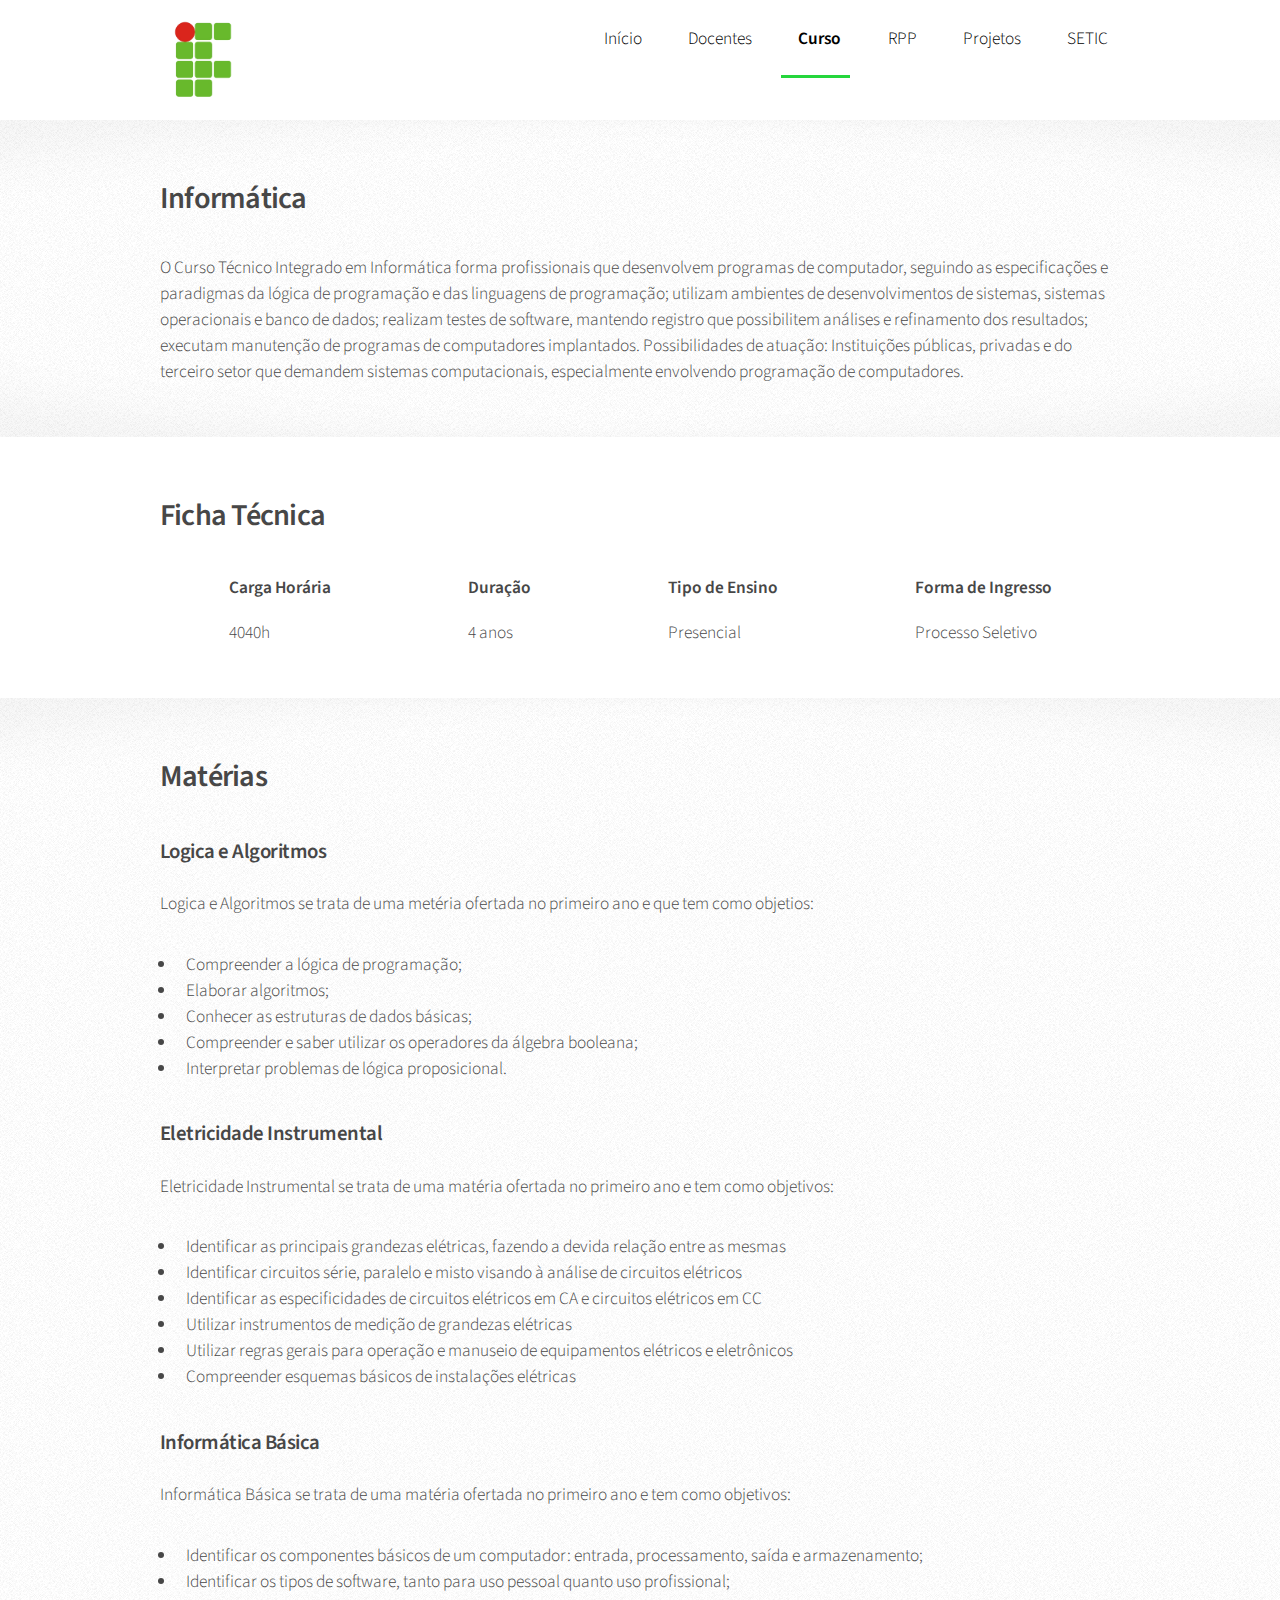
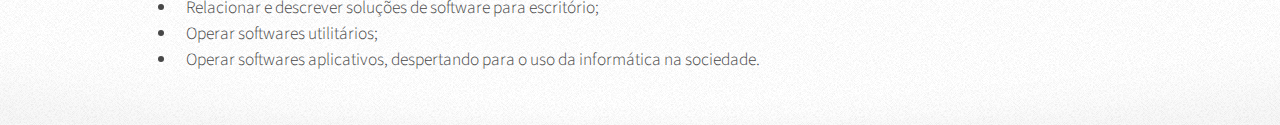
==== site info 2/curso.html @ 45f42a25 "Consertando navbar" ====
<!DOCTYPE html>
<html lang="pt-br">
<head>
    <meta charset="UTF-8">
    <meta http-equiv="X-UA-Compatible" content="IE=edge">
    <meta name="viewport" content="width=device-width, initial-scale=1.0">
    <link rel="stylesheet" href="assets/css/main.css" />
    <title>Curso - IFRN Informática</title>
</head>

<body class="is-preload"> <!--BODY-->
    <div id="page-wrapper"> <!--PAGE-WRAPPER-->
        
        <div id="header"><!-- Header -->

            <!-- Nav -->
            <nav id="nav">
                <img src="images/ifrn.png" alt="" height="100px" style="margin-top:20px;">
            <ul>
                <li><a href="index.html">Início</a></li>
                <li><a href="docentes.html">Docentes</a></li>
                <li class="current"> <a href="curso.html">Curso</a>
                        <ul>
                        <li><a href="https://portal.ifrn.edu.br/documents/712/Tecnico_Integrado_em_Informatica_2012.pdf">PPC</a></li>
                        <li><a href="#">Matriz</a></li>
                        <li><a href="#">Organização Didática</a></li>
                        
                        </ul>
                        </li>

                <li><a href="rpp.html">RPP</a></li>
                <li><a href="projetos.html">Projetos</a></li>
                <li><a href="setic.html">SETIC</a></li>
                        </ul>
            </nav>
        </div><!-- Header -->

        <!-- Main -->
            <section class="wrapper style2 curso-ficha">
                <div class="container">
                    <div class="content ">        
                        <!-- Content -->
                            <article">
                                <header>
                                    <h2>Informática</h2>
                                    
                                </header>
                                <p>O Curso Técnico Integrado em Informática forma profissionais que desenvolvem programas de computador, 
                                    seguindo as especificações e paradigmas da lógica de programação e das linguagens de programação;
                                    utilizam ambientes de desenvolvimentos de sistemas, sistemas operacionais e banco de dados; 
                                    realizam testes de software, mantendo registro que possibilitem análises e refinamento dos
                                    resultados; executam manutenção de programas de computadores implantados. Possibilidades de
                                    atuação: Instituições públicas, privadas e do terceiro setor que demandem sistemas
                                    computacionais, especialmente envolvendo programação de computadores.</p>
                            </article>
                    </div>
                </div>
            </section>

            <section class="wrapper style1">
                <div class="container">
                    <h2>Ficha Técnica</h2>
                    <div class="conteudo-lateral info">
                        <div class="box">
                            <h4 class="semi-titulo">Carga Horária</h4>
                            <p>4040h</p>
                        </div>
                        <div class="box">
                            <h4 class="semi-titulo">Duração</h4>
                            <p>4 anos</p>
                        </div>
                        <div class="box">
                            <h4 class="semi-titulo">Tipo de Ensino</h4>
                            <p>Presencial</p>
                        </div>
                        <div class="box">
                            <h4 class="semi-titulo">Forma de Ingresso</h4>
                            <p>Processo Seletivo</p>
                        </div>
                    </div>
                </div>
            </section>

            <section class="wrapper style2">
                <div class="container">
                    <div class="meterias">

                        <h2>Matérias</h2>

                        <div class="materia">
                            <h3>Logica e Algoritmos</h3>
                            <p>Logica e Algoritmos se trata de uma metéria ofertada no primeiro ano e que tem como objetios:</p>
                            <ul>
                                <li>Compreender a lógica de programação;</li>
                                <li>Elaborar algoritmos;</li>
                                <li>Conhecer as estruturas de dados básicas;</li>
                                <li>Compreender e saber utilizar os operadores da álgebra booleana;</li>
                                <li>Interpretar problemas de lógica proposicional.</li>
                            </ul>
                        
                        </div>

                        <div class="materia">
                            <h3>Eletricidade Instrumental</h3>
                            <p>Eletricidade Instrumental se trata de uma matéria ofertada no primeiro ano e tem como objetivos: </p>
                            <ul>
                                <li>Identificar as principais grandezas elétricas, fazendo a devida relação entre as mesmas</li>
                                <li>Identificar circuitos série, paralelo e misto visando à análise de circuitos elétricos</li>
                                <li>Identificar as especificidades de circuitos elétricos em CA e circuitos elétricos em CC</li>
                                <li>Utilizar instrumentos de medição de grandezas elétricas</li>
                                <li>Utilizar regras gerais para operação e manuseio de equipamentos elétricos e eletrônicos</li>
                                <li>Compreender esquemas básicos de instalações elétricas</li>
                            </ul>                        
                        </div>

                        <div class="materia">
                            <h3>Informática Básica</h3>
                            <p>Informática Básica se trata de uma matéria ofertada no primeiro ano e tem como objetivos: </p>
                            <ul>
                                <li>Identificar os componentes básicos de um computador: entrada, processamento, saída e armazenamento;</li>
                                <li>Identificar os tipos de software, tanto para uso pessoal quanto uso profissional;</li>
                                <li>Relacionar e descrever soluções de software para escritório;</li>
                                <li>Operar softwares utilitários;</li>
                                <li>Operar softwares aplicativos, despertando para o uso da informática na sociedade.</li>
                            </ul>                    
                        </div>
                    </div>
                </div>
            </section>



            
    </div><!--PAGE-WRAPPER-->

    <!-- Scripts -->
    <script src="assets/js/jquery.min.js"></script>
    <script src="assets/js/jquery.dropotron.min.js"></script>
    <script src="assets/js/browser.min.js"></script>
    <script src="assets/js/breakpoints.min.js"></script>
    <script src="assets/js/util.js"></script>
    <script src="assets/js/main.js"></script>
    <!-- Scripts -->
</body><!--BODY-->
</html>
---- site info 2/assets/css/main.css ----
@import url("fontawesome-all.min.css");
@import url("https://fonts.googleapis.com/css?family=Source+Sans+Pro:300,300italic,600,600italic");

/*
	Arcana by HTML5 UP
	html5up.net | @ajlkn
	Free for personal and commercial use under the CCA 3.0 license (html5up.net/license)
*/

html, body, div, span, applet, object,
iframe, h1, h2, h3, h4, h5, h6, p, blockquote,
pre, a, abbr, acronym, address, big, cite,
code, del, dfn, em, img, ins, kbd, q, s, samp,
small, strike, strong, sub, sup, tt, var, b,
u, i, center, dl, dt, dd, ol, ul, li, fieldset,
form, label, legend, table, caption, tbody,
tfoot, thead, tr, th, td, article, aside,
canvas, details, embed, figure, figcaption,
footer, header, hgroup, menu, nav, output, ruby,
section, summary, time, mark, audio, video {
	margin: 0;
	padding: 0;
	border: 0;
	font-size: 100%;
	font: inherit;
	vertical-align: baseline;}

article, aside, details, figcaption, figure,
footer, header, hgroup, menu, nav, section {
	display: block;}

body {
	line-height: 1;
}

ol, ul {
	list-style: none;
}

blockquote, q {
	quotes: none;
}

	blockquote:before, blockquote:after, q:before, q:after {
		content: '';
		content: none;
	}

table {
	border-collapse: collapse;
	border-spacing: 0;
}

body {
	-webkit-text-size-adjust: none;
}

mark {
	background-color: transparent;
	color: inherit;
}

input::-moz-focus-inner {
	border: 0;
	padding: 0;
}

input, select, textarea {
	-moz-appearance: none;
	-webkit-appearance: none;
	-ms-appearance: none;
	appearance: none;
}

/* Basic */

	html {
		box-sizing: border-box;
	}

	*, *:before, *:after {
		box-sizing: inherit;
	}

	body {
		background: #f7f7f7 url("images/bg01.png");
	}

		body.is-preload *, body.is-preload *:before, body.is-preload *:after {
			-moz-animation: none !important;
			-webkit-animation: none !important;
			-ms-animation: none !important;
			animation: none !important;
			-moz-transition: none !important;
			-webkit-transition: none !important;
			-ms-transition: none !important;
			transition: none !important;
		}

	body, input, select, textarea {
		color: #474747;
		font-family: 'Source Sans Pro', sans-serif;
		font-size: 16pt;
		font-weight: 300;
		line-height: 1.65em;
	}

	a {
		-moz-transition: color 0.2s ease-in-out, border-color 0.2s ease-in-out, opacity 0.2s ease-in-out;
		-webkit-transition: color 0.2s ease-in-out, border-color 0.2s ease-in-out, opacity 0.2s ease-in-out;
		-ms-transition: color 0.2s ease-in-out, border-color 0.2s ease-in-out, opacity 0.2s ease-in-out;
		transition: color 0.2s ease-in-out, border-color 0.2s ease-in-out, opacity 0.2s ease-in-out;
		color: #37c0fb;
		text-decoration: none;
		border-bottom: dotted 1px;
	}

		a:hover {
			color: #2f9e41;
			border-bottom-color: transparent;
		}

	strong, b {
		font-weight: 600;
	}

	em, i {
		font-style: italic;
	}

	p, ul, ol, dl, table, blockquote {
		margin: 0 0 2em 0;
	}

	h1, h2, h3, h4, h5, h6 {
		color: inherit;
		font-weight: 600;
		line-height: 1.75em;
		margin-bottom: 1em;
	}

		h1 a, h2 a, h3 a, h4 a, h5 a, h6 a {
			color: inherit;
			text-decoration: none;
		}

		h1 em, h2 em, h3 em, h4 em, h5 em, h6 em {
			font-style: normal;
			font-weight: 300;
		}

	h2 {
		font-size: 1.75em;
		letter-spacing: -0.025em;
	}

	h3 {
		font-size: 1.2em;
		letter-spacing: -0.025em;
	}

	sub {
		font-size: 0.8em;
		position: relative;
		top: 0.5em;
	}

	sup {
		font-size: 0.8em;
		position: relative;
		top: -0.5em;
	}

	hr {
		border-top: solid 1px #e0e0e0;
		border: 0;
		margin-bottom: 1.5em;
	}

	blockquote {
		border-left: solid 0.5em #e0e0e0;
		font-style: italic;
		padding: 1em 0 1em 2em;
	}

/* Container */

	.container {
		margin: 0 auto;
		max-width: 100%;
		width: 1400px;
	}

		@media screen and (max-width: 1680px) {

			.container {
				width: 1200px;
			}

		}

		@media screen and (max-width: 1280px) {

			.container {
				width: 960px;
			}

		}

		@media screen and (max-width: 980px) {

			.container {
				width: 95%;
			}

		}

		@media screen and (max-width: 840px) {

			.container {
				width: 95%;
			}

		}

		@media screen and (max-width: 736px) {

			.container {
				width: 90%;
			}

		}

		@media screen and (max-width: 480px) {

			.container {
				width: 100%;
			}

		}

/* Row */

	.row {
		display: flex;
		flex-wrap: wrap;
		box-sizing: border-box;
		align-items: stretch;
	}

		.row > * {
			box-sizing: border-box;
		}

		.row.gtr-uniform > * > :last-child {
			margin-bottom: 0;
		}

		.row.aln-left {
			justify-content: flex-start;
		}

		.row.aln-center {
			justify-content: center;
		}

		.row.aln-right {
			justify-content: flex-end;
		}

		.row.aln-top {
			align-items: flex-start;
		}

		.row.aln-middle {
			align-items: center;
		}

		.row.aln-bottom {
			align-items: flex-end;
		}

		.row > .imp {
			order: -1;
		}

		.row > .col-1 {
			width: 8.33333%;
		}

		.row > .off-1 {
			margin-left: 8.33333%;
		}

		.row > .col-2 {
			width: 16.66667%;
		}

		.row > .off-2 {
			margin-left: 16.66667%;
		}

		.row > .col-3 {
			width: 25%;
		}

		.row > .off-3 {
			margin-left: 25%;
		}

		.row > .col-4 {
			width: 33.33333%;
		}

		.row > .off-4 {
			margin-left: 33.33333%;
		}

		.row > .col-5 {
			width: 41.66667%;
		}

		.row > .off-5 {
			margin-left: 41.66667%;
		}

		.row > .col-6 {
			width: 50%;
		}

		.row > .off-6 {
			margin-left: 50%;
		}

		.row > .col-7 {
			width: 58.33333%;
		}

		.row > .off-7 {
			margin-left: 58.33333%;
		}

		.row > .col-8 {
			width: 66.66667%;
		}

		.row > .off-8 {
			margin-left: 66.66667%;
		}

		.row > .col-9 {
			width: 75%;
		}

		.row > .off-9 {
			margin-left: 75%;
		}

		.row > .col-10 {
			width: 83.33333%;
		}

		.row > .off-10 {
			margin-left: 83.33333%;
		}

		.row > .col-11 {
			width: 91.66667%;
		}

		.row > .off-11 {
			margin-left: 91.66667%;
		}

		.row > .col-12 {
			width: 100%;
		}

		.row > .off-12 {
			margin-left: 100%;
		}

		.row.gtr-0 {
			margin-top: 0px;
			margin-left: 0px;
		}

			.row.gtr-0 > * {
				padding: 0px 0 0 0px;
			}

			.row.gtr-0.gtr-uniform {
				margin-top: 0px;
			}

				.row.gtr-0.gtr-uniform > * {
					padding-top: 0px;
				}

		.row.gtr-25 {
			margin-top: -12.5px;
			margin-left: -12.5px;
		}

			.row.gtr-25 > * {
				padding: 12.5px 0 0 12.5px;
			}

			.row.gtr-25.gtr-uniform {
				margin-top: -12.5px;
			}

				.row.gtr-25.gtr-uniform > * {
					padding-top: 12.5px;
				}

		.row.gtr-50 {
			margin-top: -25px;
			margin-left: -25px;
		}

			.row.gtr-50 > * {
				padding: 25px 0 0 25px;
			}

			.row.gtr-50.gtr-uniform {
				margin-top: -25px;
			}

				.row.gtr-50.gtr-uniform > * {
					padding-top: 25px;
				}

		.row {
			margin-top: -50px;
			margin-left: -50px;
		}

			.row > * {
				padding: 50px 0 0 50px;
			}

			.row.gtr-uniform {
				margin-top: -50px;
			}

				.row.gtr-uniform > * {
					padding-top: 50px;
				}

		.row.gtr-150 {
			margin-top: -75px;
			margin-left: -75px;
		}

			.row.gtr-150 > * {
				padding: 75px 0 0 75px;
			}

			.row.gtr-150.gtr-uniform {
				margin-top: -75px;
			}

				.row.gtr-150.gtr-uniform > * {
					padding-top: 75px;
				}

		.row.gtr-200 {
			margin-top: -100px;
			margin-left: -100px;
		}

			.row.gtr-200 > * {
				padding: 100px 0 0 100px;
			}

			.row.gtr-200.gtr-uniform {
				margin-top: -100px;
			}

				.row.gtr-200.gtr-uniform > * {
					padding-top: 100px;
				}

		@media screen and (max-width: 1680px) {

			.row {
				display: flex;
				flex-wrap: wrap;
				box-sizing: border-box;
				align-items: stretch;
			}

				.row > * {
					box-sizing: border-box;
				}

				.row.gtr-uniform > * > :last-child {
					margin-bottom: 0;
				}

				.row.aln-left {
					justify-content: flex-start;
				}

				.row.aln-center {
					justify-content: center;
				}

				.row.aln-right {
					justify-content: flex-end;
				}

				.row.aln-top {
					align-items: flex-start;
				}

				.row.aln-middle {
					align-items: center;
				}

				.row.aln-bottom {
					align-items: flex-end;
				}

				.row > .imp-wide {
					order: -1;
				}

				.row > .col-1-wide {
					width: 8.33333%;
				}

				.row > .off-1-wide {
					margin-left: 8.33333%;
				}

				.row > .col-2-wide {
					width: 16.66667%;
				}

				.row > .off-2-wide {
					margin-left: 16.66667%;
				}

				.row > .col-3-wide {
					width: 25%;
				}

				.row > .off-3-wide {
					margin-left: 25%;
				}

				.row > .col-4-wide {
					width: 33.33333%;
				}

				.row > .off-4-wide {
					margin-left: 33.33333%;
				}

				.row > .col-5-wide {
					width: 41.66667%;
				}

				.row > .off-5-wide {
					margin-left: 41.66667%;
				}

				.row > .col-6-wide {
					width: 50%;
				}

				.row > .off-6-wide {
					margin-left: 50%;
				}

				.row > .col-7-wide {
					width: 58.33333%;
				}

				.row > .off-7-wide {
					margin-left: 58.33333%;
				}

				.row > .col-8-wide {
					width: 66.66667%;
				}

				.row > .off-8-wide {
					margin-left: 66.66667%;
				}

				.row > .col-9-wide {
					width: 75%;
				}

				.row > .off-9-wide {
					margin-left: 75%;
				}

				.row > .col-10-wide {
					width: 83.33333%;
				}

				.row > .off-10-wide {
					margin-left: 83.33333%;
				}

				.row > .col-11-wide {
					width: 91.66667%;
				}

				.row > .off-11-wide {
					margin-left: 91.66667%;
				}

				.row > .col-12-wide {
					width: 100%;
				}

				.row > .off-12-wide {
					margin-left: 100%;
				}

				.row.gtr-0 {
					margin-top: 0px;
					margin-left: 0px;
				}

					.row.gtr-0 > * {
						padding: 0px 0 0 0px;
					}

					.row.gtr-0.gtr-uniform {
						margin-top: 0px;
					}

						.row.gtr-0.gtr-uniform > * {
							padding-top: 0px;
						}

				.row.gtr-25 {
					margin-top: -10px;
					margin-left: -10px;
				}

					.row.gtr-25 > * {
						padding: 10px 0 0 10px;
					}

					.row.gtr-25.gtr-uniform {
						margin-top: -10px;
					}

						.row.gtr-25.gtr-uniform > * {
							padding-top: 10px;
						}

				.row.gtr-50 {
					margin-top: -20px;
					margin-left: -20px;
				}

					.row.gtr-50 > * {
						padding: 20px 0 0 20px;
					}

					.row.gtr-50.gtr-uniform {
						margin-top: -20px;
					}

						.row.gtr-50.gtr-uniform > * {
							padding-top: 20px;
						}

				.row {
					margin-top: -40px;
					margin-left: -40px;
				}

					.row > * {
						padding: 40px 0 0 40px;
					}

					.row.gtr-uniform {
						margin-top: -40px;
					}

						.row.gtr-uniform > * {
							padding-top: 40px;
						}

				.row.gtr-150 {
					margin-top: -60px;
					margin-left: -60px;
				}

					.row.gtr-150 > * {
						padding: 60px 0 0 60px;
					}

					.row.gtr-150.gtr-uniform {
						margin-top: -60px;
					}

						.row.gtr-150.gtr-uniform > * {
							padding-top: 60px;
						}

				.row.gtr-200 {
					margin-top: -80px;
					margin-left: -80px;
				}

					.row.gtr-200 > * {
						padding: 80px 0 0 80px;
					}

					.row.gtr-200.gtr-uniform {
						margin-top: -80px;
					}

						.row.gtr-200.gtr-uniform > * {
							padding-top: 80px;
						}

		}

		@media screen and (max-width: 1280px) {

			.row {
				display: flex;
				flex-wrap: wrap;
				box-sizing: border-box;
				align-items: stretch;
			}

				.row > * {
					box-sizing: border-box;
				}

				.row.gtr-uniform > * > :last-child {
					margin-bottom: 0;
				}

				.row.aln-left {
					justify-content: flex-start;
				}

				.row.aln-center {
					justify-content: center;
				}

				.row.aln-right {
					justify-content: flex-end;
				}

				.row.aln-top {
					align-items: flex-start;
				}

				.row.aln-middle {
					align-items: center;
				}

				.row.aln-bottom {
					align-items: flex-end;
				}

				.row > .imp-normal {
					order: -1;
				}

				.row > .col-1-normal {
					width: 8.33333%;
				}

				.row > .off-1-normal {
					margin-left: 8.33333%;
				}

				.row > .col-2-normal {
					width: 16.66667%;
				}

				.row > .off-2-normal {
					margin-left: 16.66667%;
				}

				.row > .col-3-normal {
					width: 25%;
				}

				.row > .off-3-normal {
					margin-left: 25%;
				}

				.row > .col-4-normal {
					width: 33.33333%;
				}

				.row > .off-4-normal {
					margin-left: 33.33333%;
				}

				.row > .col-5-normal {
					width: 41.66667%;
				}

				.row > .off-5-normal {
					margin-left: 41.66667%;
				}

				.row > .col-6-normal {
					width: 50%;
				}

				.row > .off-6-normal {
					margin-left: 50%;
				}

				.row > .col-7-normal {
					width: 58.33333%;
				}

				.row > .off-7-normal {
					margin-left: 58.33333%;
				}

				.row > .col-8-normal {
					width: 66.66667%;
				}

				.row > .off-8-normal {
					margin-left: 66.66667%;
				}

				.row > .col-9-normal {
					width: 75%;
				}

				.row > .off-9-normal {
					margin-left: 75%;
				}

				.row > .col-10-normal {
					width: 83.33333%;
				}

				.row > .off-10-normal {
					margin-left: 83.33333%;
				}

				.row > .col-11-normal {
					width: 91.66667%;
				}

				.row > .off-11-normal {
					margin-left: 91.66667%;
				}

				.row > .col-12-normal {
					width: 100%;
				}

				.row > .off-12-normal {
					margin-left: 100%;
				}

				.row.gtr-0 {
					margin-top: 0px;
					margin-left: 0px;
				}

					.row.gtr-0 > * {
						padding: 0px 0 0 0px;
					}

					.row.gtr-0.gtr-uniform {
						margin-top: 0px;
					}

						.row.gtr-0.gtr-uniform > * {
							padding-top: 0px;
						}

				.row.gtr-25 {
					margin-top: -7.5px;
					margin-left: -7.5px;
				}

					.row.gtr-25 > * {
						padding: 7.5px 0 0 7.5px;
					}

					.row.gtr-25.gtr-uniform {
						margin-top: -7.5px;
					}

						.row.gtr-25.gtr-uniform > * {
							padding-top: 7.5px;
						}

				.row.gtr-50 {
					margin-top: -15px;
					margin-left: -15px;
				}

					.row.gtr-50 > * {
						padding: 15px 0 0 15px;
					}

					.row.gtr-50.gtr-uniform {
						margin-top: -15px;
					}

						.row.gtr-50.gtr-uniform > * {
							padding-top: 15px;
						}

				.row {
					margin-top: -30px;
					margin-left: -30px;
				}

					.row > * {
						padding: 30px 0 0 30px;
					}

					.row.gtr-uniform {
						margin-top: -30px;
					}

						.row.gtr-uniform > * {
							padding-top: 30px;
						}

				.row.gtr-150 {
					margin-top: -45px;
					margin-left: -45px;
				}

					.row.gtr-150 > * {
						padding: 45px 0 0 45px;
					}

					.row.gtr-150.gtr-uniform {
						margin-top: -45px;
					}

						.row.gtr-150.gtr-uniform > * {
							padding-top: 45px;
						}

				.row.gtr-200 {
					margin-top: -60px;
					margin-left: -60px;
				}

					.row.gtr-200 > * {
						padding: 60px 0 0 60px;
					}

					.row.gtr-200.gtr-uniform {
						margin-top: -60px;
					}

						.row.gtr-200.gtr-uniform > * {
							padding-top: 60px;
						}

		}

		@media screen and (max-width: 980px) {

			.row {
				display: flex;
				flex-wrap: wrap;
				box-sizing: border-box;
				align-items: stretch;
			}

				.row > * {
					box-sizing: border-box;
				}

				.row.gtr-uniform > * > :last-child {
					margin-bottom: 0;
				}

				.row.aln-left {
					justify-content: flex-start;
				}

				.row.aln-center {
					justify-content: center;
				}

				.row.aln-right {
					justify-content: flex-end;
				}

				.row.aln-top {
					align-items: flex-start;
				}

				.row.aln-middle {
					align-items: center;
				}

				.row.aln-bottom {
					align-items: flex-end;
				}

				.row > .imp-narrow {
					order: -1;
				}

				.row > .col-1-narrow {
					width: 8.33333%;
				}

				.row > .off-1-narrow {
					margin-left: 8.33333%;
				}

				.row > .col-2-narrow {
					width: 16.66667%;
				}

				.row > .off-2-narrow {
					margin-left: 16.66667%;
				}

				.row > .col-3-narrow {
					width: 25%;
				}

				.row > .off-3-narrow {
					margin-left: 25%;
				}

				.row > .col-4-narrow {
					width: 33.33333%;
				}

				.row > .off-4-narrow {
					margin-left: 33.33333%;
				}

				.row > .col-5-narrow {
					width: 41.66667%;
				}

				.row > .off-5-narrow {
					margin-left: 41.66667%;
				}

				.row > .col-6-narrow {
					width: 50%;
				}

				.row > .off-6-narrow {
					margin-left: 50%;
				}

				.row > .col-7-narrow {
					width: 58.33333%;
				}

				.row > .off-7-narrow {
					margin-left: 58.33333%;
				}

				.row > .col-8-narrow {
					width: 66.66667%;
				}

				.row > .off-8-narrow {
					margin-left: 66.66667%;
				}

				.row > .col-9-narrow {
					width: 75%;
				}

				.row > .off-9-narrow {
					margin-left: 75%;
				}

				.row > .col-10-narrow {
					width: 83.33333%;
				}

				.row > .off-10-narrow {
					margin-left: 83.33333%;
				}

				.row > .col-11-narrow {
					width: 91.66667%;
				}

				.row > .off-11-narrow {
					margin-left: 91.66667%;
				}

				.row > .col-12-narrow {
					width: 100%;
				}

				.row > .off-12-narrow {
					margin-left: 100%;
				}

				.row.gtr-0 {
					margin-top: 0px;
					margin-left: 0px;
				}

					.row.gtr-0 > * {
						padding: 0px 0 0 0px;
					}

					.row.gtr-0.gtr-uniform {
						margin-top: 0px;
					}

						.row.gtr-0.gtr-uniform > * {
							padding-top: 0px;
						}

				.row.gtr-25 {
					margin-top: -7.5px;
					margin-left: -7.5px;
				}

					.row.gtr-25 > * {
						padding: 7.5px 0 0 7.5px;
					}

					.row.gtr-25.gtr-uniform {
						margin-top: -7.5px;
					}

						.row.gtr-25.gtr-uniform > * {
							padding-top: 7.5px;
						}

				.row.gtr-50 {
					margin-top: -15px;
					margin-left: -15px;
				}

					.row.gtr-50 > * {
						padding: 15px 0 0 15px;
					}

					.row.gtr-50.gtr-uniform {
						margin-top: -15px;
					}

						.row.gtr-50.gtr-uniform > * {
							padding-top: 15px;
						}

				.row {
					margin-top: -30px;
					margin-left: -30px;
				}

					.row > * {
						padding: 30px 0 0 30px;
					}

					.row.gtr-uniform {
						margin-top: -30px;
					}

						.row.gtr-uniform > * {
							padding-top: 30px;
						}

				.row.gtr-150 {
					margin-top: -45px;
					margin-left: -45px;
				}

					.row.gtr-150 > * {
						padding: 45px 0 0 45px;
					}

					.row.gtr-150.gtr-uniform {
						margin-top: -45px;
					}

						.row.gtr-150.gtr-uniform > * {
							padding-top: 45px;
						}

				.row.gtr-200 {
					margin-top: -60px;
					margin-left: -60px;
				}

					.row.gtr-200 > * {
						padding: 60px 0 0 60px;
					}

					.row.gtr-200.gtr-uniform {
						margin-top: -60px;
					}

						.row.gtr-200.gtr-uniform > * {
							padding-top: 60px;
						}

		}

		@media screen and (max-width: 840px) {

			.row {
				display: flex;
				flex-wrap: wrap;
				box-sizing: border-box;
				align-items: stretch;
			}

				.row > * {
					box-sizing: border-box;
				}

				.row.gtr-uniform > * > :last-child {
					margin-bottom: 0;
				}

				.row.aln-left {
					justify-content: flex-start;
				}

				.row.aln-center {
					justify-content: center;
				}

				.row.aln-right {
					justify-content: flex-end;
				}

				.row.aln-top {
					align-items: flex-start;
				}

				.row.aln-middle {
					align-items: center;
				}

				.row.aln-bottom {
					align-items: flex-end;
				}

				.row > .imp-narrower {
					order: -1;
				}

				.row > .col-1-narrower {
					width: 8.33333%;
				}

				.row > .off-1-narrower {
					margin-left: 8.33333%;
				}

				.row > .col-2-narrower {
					width: 16.66667%;
				}

				.row > .off-2-narrower {
					margin-left: 16.66667%;
				}

				.row > .col-3-narrower {
					width: 25%;
				}

				.row > .off-3-narrower {
					margin-left: 25%;
				}

				.row > .col-4-narrower {
					width: 33.33333%;
				}

				.row > .off-4-narrower {
					margin-left: 33.33333%;
				}

				.row > .col-5-narrower {
					width: 41.66667%;
				}

				.row > .off-5-narrower {
					margin-left: 41.66667%;
				}

				.row > .col-6-narrower {
					width: 50%;
				}

				.row > .off-6-narrower {
					margin-left: 50%;
				}

				.row > .col-7-narrower {
					width: 58.33333%;
				}

				.row > .off-7-narrower {
					margin-left: 58.33333%;
				}

				.row > .col-8-narrower {
					width: 66.66667%;
				}

				.row > .off-8-narrower {
					margin-left: 66.66667%;
				}

				.row > .col-9-narrower {
					width: 75%;
				}

				.row > .off-9-narrower {
					margin-left: 75%;
				}

				.row > .col-10-narrower {
					width: 83.33333%;
				}

				.row > .off-10-narrower {
					margin-left: 83.33333%;
				}

				.row > .col-11-narrower {
					width: 91.66667%;
				}

				.row > .off-11-narrower {
					margin-left: 91.66667%;
				}

				.row > .col-12-narrower {
					width: 100%;
				}

				.row > .off-12-narrower {
					margin-left: 100%;
				}

				.row.gtr-0 {
					margin-top: 0px;
					margin-left: 0px;
				}

					.row.gtr-0 > * {
						padding: 0px 0 0 0px;
					}

					.row.gtr-0.gtr-uniform {
						margin-top: 0px;
					}

						.row.gtr-0.gtr-uniform > * {
							padding-top: 0px;
						}

				.row.gtr-25 {
					margin-top: -7.5px;
					margin-left: -7.5px;
				}

					.row.gtr-25 > * {
						padding: 7.5px 0 0 7.5px;
					}

					.row.gtr-25.gtr-uniform {
						margin-top: -7.5px;
					}

						.row.gtr-25.gtr-uniform > * {
							padding-top: 7.5px;
						}

				.row.gtr-50 {
					margin-top: -15px;
					margin-left: -15px;
				}

					.row.gtr-50 > * {
						padding: 15px 0 0 15px;
					}

					.row.gtr-50.gtr-uniform {
						margin-top: -15px;
					}

						.row.gtr-50.gtr-uniform > * {
							padding-top: 15px;
						}

				.row {
					margin-top: -30px;
					margin-left: -30px;
				}

					.row > * {
						padding: 30px 0 0 30px;
					}

					.row.gtr-uniform {
						margin-top: -30px;
					}

						.row.gtr-uniform > * {
							padding-top: 30px;
						}

				.row.gtr-150 {
					margin-top: -45px;
					margin-left: -45px;
				}

					.row.gtr-150 > * {
						padding: 45px 0 0 45px;
					}

					.row.gtr-150.gtr-uniform {
						margin-top: -45px;
					}

						.row.gtr-150.gtr-uniform > * {
							padding-top: 45px;
						}

				.row.gtr-200 {
					margin-top: -60px;
					margin-left: -60px;
				}

					.row.gtr-200 > * {
						padding: 60px 0 0 60px;
					}

					.row.gtr-200.gtr-uniform {
						margin-top: -60px;
					}

						.row.gtr-200.gtr-uniform > * {
							padding-top: 60px;
						}

		}

		@media screen and (max-width: 736px) {

			.row {
				display: flex;
				flex-wrap: wrap;
				box-sizing: border-box;
				align-items: stretch;
			}

				.row > * {
					box-sizing: border-box;
				}

				.row.gtr-uniform > * > :last-child {
					margin-bottom: 0;
				}

				.row.aln-left {
					justify-content: flex-start;
				}

				.row.aln-center {
					justify-content: center;
				}

				.row.aln-right {
					justify-content: flex-end;
				}

				.row.aln-top {
					align-items: flex-start;
				}

				.row.aln-middle {
					align-items: center;
				}

				.row.aln-bottom {
					align-items: flex-end;
				}

				.row > .imp-mobile {
					order: -1;
				}

				.row > .col-1-mobile {
					width: 8.33333%;
				}

				.row > .off-1-mobile {
					margin-left: 8.33333%;
				}

				.row > .col-2-mobile {
					width: 16.66667%;
				}

				.row > .off-2-mobile {
					margin-left: 16.66667%;
				}

				.row > .col-3-mobile {
					width: 25%;
				}

				.row > .off-3-mobile {
					margin-left: 25%;
				}

				.row > .col-4-mobile {
					width: 33.33333%;
				}

				.row > .off-4-mobile {
					margin-left: 33.33333%;
				}

				.row > .col-5-mobile {
					width: 41.66667%;
				}

				.row > .off-5-mobile {
					margin-left: 41.66667%;
				}

				.row > .col-6-mobile {
					width: 50%;
				}

				.row > .off-6-mobile {
					margin-left: 50%;
				}

				.row > .col-7-mobile {
					width: 58.33333%;
				}

				.row > .off-7-mobile {
					margin-left: 58.33333%;
				}

				.row > .col-8-mobile {
					width: 66.66667%;
				}

				.row > .off-8-mobile {
					margin-left: 66.66667%;
				}

				.row > .col-9-mobile {
					width: 75%;
				}

				.row > .off-9-mobile {
					margin-left: 75%;
				}

				.row > .col-10-mobile {
					width: 83.33333%;
				}

				.row > .off-10-mobile {
					margin-left: 83.33333%;
				}

				.row > .col-11-mobile {
					width: 91.66667%;
				}

				.row > .off-11-mobile {
					margin-left: 91.66667%;
				}

				.row > .col-12-mobile {
					width: 100%;
				}

				.row > .off-12-mobile {
					margin-left: 100%;
				}

				.row.gtr-0 {
					margin-top: 0px;
					margin-left: 0px;
				}

					.row.gtr-0 > * {
						padding: 0px 0 0 0px;
					}

					.row.gtr-0.gtr-uniform {
						margin-top: 0px;
					}

						.row.gtr-0.gtr-uniform > * {
							padding-top: 0px;
						}

				.row.gtr-25 {
					margin-top: -5px;
					margin-left: -5px;
				}

					.row.gtr-25 > * {
						padding: 5px 0 0 5px;
					}

					.row.gtr-25.gtr-uniform {
						margin-top: -5px;
					}

						.row.gtr-25.gtr-uniform > * {
							padding-top: 5px;
						}

				.row.gtr-50 {
					margin-top: -10px;
					margin-left: -10px;
				}

					.row.gtr-50 > * {
						padding: 10px 0 0 10px;
					}

					.row.gtr-50.gtr-uniform {
						margin-top: -10px;
					}

						.row.gtr-50.gtr-uniform > * {
							padding-top: 10px;
						}

				.row {
					margin-top: -20px;
					margin-left: -20px;
				}

					.row > * {
						padding: 20px 0 0 20px;
					}

					.row.gtr-uniform {
						margin-top: -20px;
					}

						.row.gtr-uniform > * {
							padding-top: 20px;
						}

				.row.gtr-150 {
					margin-top: -30px;
					margin-left: -30px;
				}

					.row.gtr-150 > * {
						padding: 30px 0 0 30px;
					}

					.row.gtr-150.gtr-uniform {
						margin-top: -30px;
					}

						.row.gtr-150.gtr-uniform > * {
							padding-top: 30px;
						}

				.row.gtr-200 {
					margin-top: -40px;
					margin-left: -40px;
				}

					.row.gtr-200 > * {
						padding: 40px 0 0 40px;
					}

					.row.gtr-200.gtr-uniform {
						margin-top: -40px;
					}

						.row.gtr-200.gtr-uniform > * {
							padding-top: 40px;
						}

		}

		@media screen and (max-width: 480px) {

			.row {
				display: flex;
				flex-wrap: wrap;
				box-sizing: border-box;
				align-items: stretch;
			}

				.row > * {
					box-sizing: border-box;
				}

				.row.gtr-uniform > * > :last-child {
					margin-bottom: 0;
				}

				.row.aln-left {
					justify-content: flex-start;
				}

				.row.aln-center {
					justify-content: center;
				}

				.row.aln-right {
					justify-content: flex-end;
				}

				.row.aln-top {
					align-items: flex-start;
				}

				.row.aln-middle {
					align-items: center;
				}

				.row.aln-bottom {
					align-items: flex-end;
				}

				.row > .imp-mobilep {
					order: -1;
				}

				.row > .col-1-mobilep {
					width: 8.33333%;
				}

				.row > .off-1-mobilep {
					margin-left: 8.33333%;
				}

				.row > .col-2-mobilep {
					width: 16.66667%;
				}

				.row > .off-2-mobilep {
					margin-left: 16.66667%;
				}

				.row > .col-3-mobilep {
					width: 25%;
				}

				.row > .off-3-mobilep {
					margin-left: 25%;
				}

				.row > .col-4-mobilep {
					width: 33.33333%;
				}

				.row > .off-4-mobilep {
					margin-left: 33.33333%;
				}

				.row > .col-5-mobilep {
					width: 41.66667%;
				}

				.row > .off-5-mobilep {
					margin-left: 41.66667%;
				}

				.row > .col-6-mobilep {
					width: 50%;
				}

				.row > .off-6-mobilep {
					margin-left: 50%;
				}

				.row > .col-7-mobilep {
					width: 58.33333%;
				}

				.row > .off-7-mobilep {
					margin-left: 58.33333%;
				}

				.row > .col-8-mobilep {
					width: 66.66667%;
				}

				.row > .off-8-mobilep {
					margin-left: 66.66667%;
				}

				.row > .col-9-mobilep {
					width: 75%;
				}

				.row > .off-9-mobilep {
					margin-left: 75%;
				}

				.row > .col-10-mobilep {
					width: 83.33333%;
				}

				.row > .off-10-mobilep {
					margin-left: 83.33333%;
				}

				.row > .col-11-mobilep {
					width: 91.66667%;
				}

				.row > .off-11-mobilep {
					margin-left: 91.66667%;
				}

				.row > .col-12-mobilep {
					width: 100%;
				}

				.row > .off-12-mobilep {
					margin-left: 100%;
				}

				.row.gtr-0 {
					margin-top: 0px;
					margin-left: 0px;
				}

					.row.gtr-0 > * {
						padding: 0px 0 0 0px;
					}

					.row.gtr-0.gtr-uniform {
						margin-top: 0px;
					}

						.row.gtr-0.gtr-uniform > * {
							padding-top: 0px;
						}

				.row.gtr-25 {
					margin-top: -5px;
					margin-left: -5px;
				}

					.row.gtr-25 > * {
						padding: 5px 0 0 5px;
					}

					.row.gtr-25.gtr-uniform {
						margin-top: -5px;
					}

						.row.gtr-25.gtr-uniform > * {
							padding-top: 5px;
						}

				.row.gtr-50 {
					margin-top: -10px;
					margin-left: -10px;
				}

					.row.gtr-50 > * {
						padding: 10px 0 0 10px;
					}

					.row.gtr-50.gtr-uniform {
						margin-top: -10px;
					}

						.row.gtr-50.gtr-uniform > * {
							padding-top: 10px;
						}

				.row {
					margin-top: -20px;
					margin-left: -20px;
				}

					.row > * {
						padding: 20px 0 0 20px;
					}

					.row.gtr-uniform {
						margin-top: -20px;
					}

						.row.gtr-uniform > * {
							padding-top: 20px;
						}

				.row.gtr-150 {
					margin-top: -30px;
					margin-left: -30px;
				}

					.row.gtr-150 > * {
						padding: 30px 0 0 30px;
					}

					.row.gtr-150.gtr-uniform {
						margin-top: -30px;
					}

						.row.gtr-150.gtr-uniform > * {
							padding-top: 30px;
						}

				.row.gtr-200 {
					margin-top: -40px;
					margin-left: -40px;
				}

					.row.gtr-200 > * {
						padding: 40px 0 0 40px;
					}

					.row.gtr-200.gtr-uniform {
						margin-top: -40px;
					}

						.row.gtr-200.gtr-uniform > * {
							padding-top: 40px;
						}

		}

/* Section/Article */

	section.special, article.special {
		text-align: center;
	}

	header p {
		color: #999;
		font-size: 1.25em;
		position: relative;
		margin-top: -1.25em;
		margin-bottom: 2.25em;
	}

	header.major {
		text-align: center;
		margin: 0 0 2em 0;
	}

		header.major h2 {
			font-size: 2.25em;
		}

		header.major p {
			position: relative;
			border-top: solid 1px #e0e0e0;
			padding: 1em 0 0 0;
			margin: 0;
			top: -1em;
			font-size: 1.5em;
			letter-spacing: -0.025em;
		}

	footer {
		margin: 0 0 3em 0;
	}

		footer > :last-child {
			margin-bottom: 0;
		}

		footer.major {
			padding-top: 3em;
		}

/* Form */

	input[type="text"],
	input[type="password"],
	input[type="email"],
	textarea {
		-moz-appearance: none;
		-webkit-appearance: none;
		-ms-appearance: none;
		appearance: none;
		-moz-transition: border-color 0.2s ease-in-out;
		-webkit-transition: border-color 0.2s ease-in-out;
		-ms-transition: border-color 0.2s ease-in-out;
		transition: border-color 0.2s ease-in-out;
		background: #fff;
		border: solid 1px #e0e0e0;
		border-radius: 5px;
		color: inherit;
		display: block;
		outline: 0;
		padding: 0.75em;
		text-decoration: none;
		width: 100%;
	}

		input[type="text"]:focus,
		input[type="password"]:focus,
		input[type="email"]:focus,
		textarea:focus {
			border-color: #37c0fb;
		}

	input[type="text"],
	input[type="password"],
	input[type="email"] {
		line-height: 1em;
	}

	label {
		display: block;
		color: inherit;
		font-weight: 600;
		line-height: 1.75em;
		margin-bottom: 0.5em;
	}

	::-webkit-input-placeholder {
		color: #999;
		position: relative;
		top: 3px;
	}

	:-moz-placeholder {
		color: #999;
	}

	::-moz-placeholder {
		color: #999;
	}

	:-ms-input-placeholder {
		color: #999;
	}

/* Image */

	.image {
		border: 0;
		display: inline-block;
		position: relative;
		border-radius: 5px;
	}

		.image img {
			display: block;
			border-radius: 5px;
		}

		.image.left {
			display: block;
			float: left;
			margin: 0 2em 2em 0;
			position: relative;
			top: 0.25em;
		}

			.image.left img {
				display: block;
				width: 100%;
			}

		.image.fit {
			display: block;
		}

			.image.fit img {
				display: block;
				width: 100%;
			}

		.image.featured {
			display: block;
			margin: 0 0 2em 0;
		}

			.image.featured img {
				display: block;
				width: 100%;
			}

/* Icon */

	.icon {
		text-decoration: none;
		position: relative;
		text-decoration: none;
	}

		.icon:before {
			-moz-osx-font-smoothing: grayscale;
			-webkit-font-smoothing: antialiased;
			display: inline-block;
			font-style: normal;
			font-variant: normal;
			text-rendering: auto;
			line-height: 1;
			text-transform: none !important;
			font-family: 'Font Awesome 5 Free';
			font-weight: 400;
		}

		.icon > .label {
			display: none;
		}

		.icon:before {
			line-height: inherit;
		}

		.icon.solid:before {
			font-weight: 900;
		}

		.icon.brands:before {
			font-family: 'Font Awesome 5 Brands';
		}

		.icon.major {
			text-align: center;
			cursor: default;
			background-color: #37c0fb;
			background-image: -moz-linear-gradient(top, rgba(0,0,0,0), rgba(0,0,0,0.15)), url("images/bg01.png");
			background-image: -webkit-linear-gradient(top, rgba(0,0,0,0), rgba(0,0,0,0.15)), url("images/bg01.png");
			background-image: -ms-linear-gradient(top, rgba(0,0,0,0), rgba(0,0,0,0.15)), url("images/bg01.png");
			background-image: linear-gradient(top, rgba(0,0,0,0), rgba(0,0,0,0.15)), url("images/bg01.png");
			color: #fff;
			border-radius: 100%;
			display: inline-block;
			width: 5em;
			height: 5em;
			line-height: 5em;
			box-shadow: 0 0 0 7px white, 0 0 0 8px #e0e0e0;
			margin: 0 0 2em 0;
		}

			.icon.major:before {
				font-size: 36px;
			}

/* Lists */

	ol {
		list-style: decimal;
		padding-left: 1.25em;
	}

		ol li {
			padding-left: 0.25em;
		}

	ul {
		list-style: disc;
		padding-left: 1em;
	}

		ul li {
			padding-left: 0.5em;
		}

/* Links */

	ul.links {
		list-style: none;
		padding-left: 0;
	}

		ul.links li {
			line-height: 2.5em;
			padding-left: 0;
		}

/* Icons */

	ul.icons {
		cursor: default;
		list-style: none;
		padding-left: 0;
	}

		ul.icons li {
			display: inline-block;
			line-height: 1em;
			padding-left: 1.5em;
		}

			ul.icons li:first-child {
				padding-left: 0;
			}

			ul.icons li a, ul.icons li span {
				font-size: 2em;
				border: 0;
			}

/* Menu */

	ul.menu {
		list-style: none;
		padding-left: 0;
	}

		ul.menu li {
			border-left: solid 1px #e0e0e0;
			display: inline-block;
			padding: 0 0 0 1em;
			margin: 0 0 0 1em;
		}

			ul.menu li:first-child {
				border-left: 0;
				margin-left: 0;
				padding-left: 0;
			}

/* Actions */

	ul.actions {
		display: -moz-flex;
		display: -webkit-flex;
		display: -ms-flex;
		display: flex;
		cursor: default;
		list-style: none;
		margin-left: -1em;
		padding-left: 0;
	}

		ul.actions li {
			padding: 0 0 0 1em;
			vertical-align: middle;
		}

		ul.actions.special {
			-moz-justify-content: center;
			-webkit-justify-content: center;
			-ms-justify-content: center;
			justify-content: center;
			width: 100%;
			margin-left: 0;
		}

			ul.actions.special li:first-child {
				padding-left: 0;
			}

		ul.actions.stacked {
			-moz-flex-direction: column;
			-webkit-flex-direction: column;
			-ms-flex-direction: column;
			flex-direction: column;
			margin-left: 0;
		}

			ul.actions.stacked li {
				padding: 1.25em 0 0 0;
			}

				ul.actions.stacked li:first-child {
					padding-top: 0;
				}

		ul.actions.fit {
			width: calc(100% + 1em);
		}

			ul.actions.fit li {
				-moz-flex-grow: 1;
				-webkit-flex-grow: 1;
				-ms-flex-grow: 1;
				flex-grow: 1;
				-moz-flex-shrink: 1;
				-webkit-flex-shrink: 1;
				-ms-flex-shrink: 1;
				flex-shrink: 1;
				width: 100%;
			}

				ul.actions.fit li > * {
					width: 100%;
				}

			ul.actions.fit.stacked {
				width: 100%;
			}

		@media screen and (max-width: 736px) {

			ul.actions:not(.fixed) {
				-moz-flex-direction: column;
				-webkit-flex-direction: column;
				-ms-flex-direction: column;
				flex-direction: column;
				margin-left: 0;
				width: 100% !important;
			}

				ul.actions:not(.fixed) li {
					-moz-flex-grow: 1;
					-webkit-flex-grow: 1;
					-ms-flex-grow: 1;
					flex-grow: 1;
					-moz-flex-shrink: 1;
					-webkit-flex-shrink: 1;
					-ms-flex-shrink: 1;
					flex-shrink: 1;
					padding: 1em 0 0 0;
					text-align: center;
					width: 100%;
				}

					ul.actions:not(.fixed) li > * {
						width: 100%;
					}

					ul.actions:not(.fixed) li:first-child {
						padding-top: 0;
					}

					ul.actions:not(.fixed) li input[type="submit"],
					ul.actions:not(.fixed) li input[type="reset"],
					ul.actions:not(.fixed) li input[type="button"],
					ul.actions:not(.fixed) li button,
					ul.actions:not(.fixed) li .button {
						width: 100%;
					}

						ul.actions:not(.fixed) li input[type="submit"].icon:before,
						ul.actions:not(.fixed) li input[type="reset"].icon:before,
						ul.actions:not(.fixed) li input[type="button"].icon:before,
						ul.actions:not(.fixed) li button.icon:before,
						ul.actions:not(.fixed) li .button.icon:before {
							margin-left: -0.5em;
						}

		}

/* Tables */

	table {
		width: 100%;
	}

		table.default {
			width: 100%;
		}

			table.default tbody tr {
				border-bottom: solid 1px #e0e0e0;
			}

			table.default td {
				padding: 0.5em 1em 0.5em 1em;
			}

			table.default th {
				font-weight: 600;
				padding: 0.5em 1em 0.5em 1em;
				text-align: left;
			}

			table.default thead {
				background-color: #2f9e41;
				background-image: -moz-linear-gradient(top, rgba(0,0,0,0), rgba(0,0,0,0.15)), url("images/bg01.png");
				background-image: -webkit-linear-gradient(top, rgba(0,0,0,0), rgba(0,0,0,0.15)), url("images/bg01.png");
				background-image: -ms-linear-gradient(top, rgba(0,0,0,0), rgba(0,0,0,0.15)), url("images/bg01.png");
				background-image: linear-gradient(top, rgba(0,0,0,0), rgba(0,0,0,0.15)), url("images/bg01.png");
				color: #fff;
			}

/* Button */

	input[type="submit"],
	input[type="reset"],
	input[type="button"],
	button,
	.button {
		-moz-appearance: none;
		-webkit-appearance: none;
		-ms-appearance: none;
		appearance: none;
		-moz-transition: background-color 0.2s ease-in-out, color 0.2s ease-in-out, box-shadow 0.2s ease-in-out;
		-webkit-transition: background-color 0.2s ease-in-out, color 0.2s ease-in-out, box-shadow 0.2s ease-in-out;
		-ms-transition: background-color 0.2s ease-in-out, color 0.2s ease-in-out, box-shadow 0.2s ease-in-out;
		transition: background-color 0.2s ease-in-out, color 0.2s ease-in-out, box-shadow 0.2s ease-in-out;
		background-image: -moz-linear-gradient(top, rgba(0,0,0,0), rgba(0,0,0,0.15)), url("images/bg01.png");
		background-image: -webkit-linear-gradient(top, rgba(0,0,0,0), rgba(0,0,0,0.15)), url("images/bg01.png");
		background-image: -ms-linear-gradient(top, rgba(0,0,0,0), rgba(0,0,0,0.15)), url("images/bg01.png");
		background-image: linear-gradient(top, rgba(0,0,0,0), rgba(0,0,0,0.15)), url("images/bg01.png");
		background-color: #37c0fb;
		border-radius: 5px;
		border: 0;
		color: #fff;
		cursor: pointer;
		display: inline-block;
		padding: 0 1.5em;
		line-height: 2.75em;
		min-width: 9em;
		text-align: center;
		text-decoration: none;
		font-weight: 600;
		letter-spacing: -0.025em;
	}

		input[type="submit"]:hover,
		input[type="reset"]:hover,
		input[type="button"]:hover,
		button:hover,
		.button:hover {
			background-color: #50c8fc;
			color: #fff !important;
		}

		input[type="submit"]:active,
		input[type="reset"]:active,
		input[type="button"]:active,
		button:active,
		.button:active {
			background-color: #1eb8fb;
			color: #fff;
		}

		input[type="submit"].alt,
		input[type="reset"].alt,
		input[type="button"].alt,
		button.alt,
		.button.alt {
			background-color: #555555;
			color: #fff;
		}

			input[type="submit"].alt:hover,
			input[type="reset"].alt:hover,
			input[type="button"].alt:hover,
			button.alt:hover,
			.button.alt:hover {
				background-color: #626262;
			}

			input[type="submit"].alt:active,
			input[type="reset"].alt:active,
			input[type="button"].alt:active,
			button.alt:active,
			.button.alt:active {
				background-color: #484848;
			}

		input[type="submit"].icon:before,
		input[type="reset"].icon:before,
		input[type="button"].icon:before,
		button.icon:before,
		.button.icon:before {
			margin-right: 0.5em;
		}

		input[type="submit"].fit,
		input[type="reset"].fit,
		input[type="button"].fit,
		button.fit,
		.button.fit {
			width: 100%;
		}

		input[type="submit"].small,
		input[type="reset"].small,
		input[type="button"].small,
		button.small,
		.button.small {
			font-size: 0.8em;
		}

/* Box */

	.box.highlight {
		text-align: center;
	}

	.box.post {
		position: relative;
		margin: 0 0 2em 0;
	}

		.box.post:after {
			content: '';
			display: block;
			clear: both;
		}

		.box.post .inner {
			margin-left: calc(30% + 2em);
		}

			.box.post .inner > :last-child {
				margin-bottom: 0;
			}

		.box.post .image {
			width: 30%;
			margin: 0;
		}

/* Header */

	#header {
		text-align: center;
		background-color: #ffffff;
		background-image: url("images/bg02.png"), url("images/bg02.png"), url("images/bg01.png");
		background-position: top left,					top left,					top left;
		background-size: 100% 6em,					100% 6em,					auto;
		background-repeat: no-repeat,					no-repeat,					repeat;
	}

		#header h1 {
			padding: 0 0 2.75em 0;
			margin: 0;
		}

			#header h1 a {
				font-size: 1.5em;
				letter-spacing: -0.025em;
				border: 0;
			}

	#nav {
		cursor: default;
		background-color: #fff; /*Cor da barra de navegação*/
		/* background-image: -moz-linear-gradient(top, rgba(0,0,0,0), rgba(0,0,0,0.3)), url("images/bg01.png");
		background-image: -webkit-linear-gradient(top, rgba(0,0,0,0), rgba(0,0,0,0.3)), url("images/bg01.png");
		background-image: -ms-linear-gradient(top, rgba(0,0,0,0), rgba(0,0,0,0.3)), url("images/bg01.png");
		background-image: linear-gradient(top, rgba(0,0,0,0), rgba(0,0,0,0.3)), url("images/bg01.png"); */
		padding-bottom: 20px; /* PADDING DA NAVEGACAO */
		display: flex;
		justify-content: space-around;
		
	}

		/* #nav:after {
			content: '';
			display: flex;
			width: 100%;
			height: 0.75em;
			background-color: #2dd351; /*LINHA DO NAVBAR */
			/*background-image: url("images/bg01.png");
		} */


		#nav > ul {
			margin: 0;
	
		}

			#nav > ul > li {
				position: relative;
				display: inline-block;
				margin-left: 1em;
			}

				#nav > ul > li a {
					color: black; /*Cor dos links da navegacao*/
					text-decoration: none;
					border: 0;
					display: block;
					padding: 1.5em 0.5em 1.35em 0.5em;
				}

				#nav > ul > li:first-child {
					margin-left: 0;
				}

				#nav > ul > li:hover a {
					color: #25d63c; /*Cor dos houvers dos links da navegacao*/
				}

				#nav > ul > li.current {
					font-weight: 600;
					border-bottom: 3px solid #25d63c; /*Cor da linha da navegacao*/
				}

					/* #nav > ul > li.current:before {
						-moz-transform: rotateZ(45deg);
						-webkit-transform: rotateZ(45deg);
						-ms-transform: rotateZ(45deg);
						transform: rotateZ(45deg);
						width: 0.75em;
						height: 0.75em;
						content: '';
						display: block;
						position: absolute;
						bottom: -0.01em;
						left: 50%;
						margin-left: -0.375em;
						background-color: #2dd351;
						/*background-image: url("images/bg01.png");
					} */

					#nav > ul > li.current a {
						color: #000000; /*Cor dos links quando estão no current */
					}

				#nav > ul > li.active a {
					color: #72ce7e; /*Cor do link curso quando está ativado */
				}

				#nav > ul > li.active.current:before {
					opacity: 0;
				}

				#nav > ul > li > ul {
					display: none;
				}

/* Dropotron */

	.dropotron {
		background-image: -moz-linear-gradient(top, rgba(0,0,0,0.3), rgba(0,0,0,0)), url("images/bg01.png");
		background-image: -webkit-linear-gradient(top, rgba(0,0,0,0.3), rgba(0,0,0,0)), url("images/bg01.png");
		background-image: -ms-linear-gradient(top, rgba(0,0,0,0.3), rgba(0,0,0,0)), url("images/bg01.png");
		background-image: linear-gradient(top, rgba(0,0,0,0.3), rgba(0,0,0,0)), url("images/bg01.png");
		background-color: #333;
		border-radius: 5px;
		color: #fff;
		min-width: 10em;
		padding: 1em 0;
		text-align: center;
		box-shadow: 0 1em 1em 0 rgba(0, 0, 0, 0.5);
		list-style: none;
	}

		.dropotron > li {
			line-height: 2em;
			padding: 0 1.1em 0 1em;
		}

			.dropotron > li > a {
				color: #c0c0c0;
				text-decoration: none;
				border: 0;
			}

			.dropotron > li.active > a, .dropotron > li:hover > a {
				color: #fff;
			}

		.dropotron.level-0 {
			border-radius: 0 0 5px 5px;
			font-size: 0.9em;
			padding-top: 0;
			margin-top: -1px;
		}

/* Banner */


	#banner {
		background-image: url(../css/images/banner.jpeg) ; /* IMAGEM DO BANNER */
		background-position: center center;
		background-size: cover;
		height: 28em;
		text-align: center;
		position: relative;
	}

		 #banner header {
			position: absolute;
			bottom: 0;
			left: 0;
			width: 100%;
			background: #212121;
			background: rgba(27, 27, 27, 0.75);
			color: #fff;
			padding: 1.5em 0;
		}

			#banner header h2 {
				display: inline-block;
				margin: 0;
				font-size: 1.25em;
				vertical-align: middle;
			}

				#banner header h2 em {
					opacity: 0.75;
				}

				#banner header h2 a {
					border-bottom-color: rgba(255, 255, 255, 0.5);
				}

					#banner header h2 a:hover {
						border-bottom-color: transparent;
					}

			#banner header .button {
				vertical-align: middle;
				margin-left: 1em;
			} 

/* Wrapper */

	.wrapper {
		padding: 5em 0 3em 0;
	}

		.wrapper.style1 {
			background: #fff;
		}

		.wrapper.style2 {
			background-color: #fff;
			background-image: url("images/b	g02.png"), url("images/bg03.png"), url("images/bg01.png"); 
			background-position: top left,						bottom left,					top left;
			background-size: 100% 6em,						100% 6em,						auto;
			background-repeat: no-repeat,						no-repeat,						repeat;
		}

		.wrapper.style3 {
			background-color: hsl(198, 50%, 71%);
			background-image: -moz-linear-gradient(top, rgba(0,0,0,0), rgba(0,0,0,0.15)), url("images/bg01.png");
			background-image: -webkit-linear-gradient(top, rgba(0,0,0,0), rgba(0,0,0,0.15)), url("images/bg01.png");
			background-image: -ms-linear-gradient(top, rgba(0,0,0,0), rgba(0,0,0,0.15)), url("images/bg01.png");
			background-image: linear-gradient(top, rgba(0,0,0,0), rgba(0,0,0,0.15)), url("images/bg01.png");
			color: #fff;
		}

			.wrapper.style3 .button {
				background: #fff;
				color: #474747;
			}

				.wrapper.style3 .button:hover {
					color: #37c0fb !important;
				}

/* CTA */

	#cta {
		text-align: center;
		padding: 3.5em 0;
	}

		#cta header h2 {
			display: inline-block;
			vertical-align: middle;
			margin: 0;
		}

		#cta header .button {
			vertical-align: middle;
			margin-left: 1em;
		}

/* Footer */

	#footer {
		padding: 4em 0 8em 0;
	}

		#footer a {
			color: inherit;
			border-bottom-color: rgba(71, 71, 71, 0.25);
		}

			#footer a:hover {
				color: #37c0fb;
				border-bottom-color: transparent;
			}

		#footer .container {
			margin-bottom: 4em;
		}

		#footer .icons {
			text-align: center;
			margin: 0;
		}

			#footer .icons a {
				color: #999;
			}

				#footer .icons a:hover {
					color: #474747;
				}

		#footer .copyright {
			color: #999;
			margin-top: 1.5em;
			text-align: center;
			font-size: 0.9em;
		}

/* Wide */

	@media screen and (max-width: 1680px) {

		/* Basic */

			body, input, select, textarea {
				font-size: 14pt;
				line-height: 1.5em;
			}

		/* Banner */

			#banner {
				height: 24em;
			}

	}

/* Normal */

	@media screen and (max-width: 1280px) {

		/* Basic */

			body, input, select, textarea {
				font-size: 13pt;
				line-height: 1.5em;
			}

		/* Lists */

			ol {
				padding-left: 1.25em;
			}

				ol li {
					padding-left: 0.25em;
				}

		/* Icons */

			ul.icons li a, ul.icons li span {
				font-size: 1.5em;
			}

		/* Header */

			#header {
				padding: 0 0 0 0;
			}

				#header h1 {
					padding: 0 0 1.75em 0;
				}

		/* Banner */

			#banner {
				height: 20em;
			}

		/* Wrapper */

			.wrapper {
				padding: 3em 0 1em 0;
			}

		/* CTA */

			#cta {
				padding: 2em 0;
			}

		/* Footer */

			#footer {
				padding: 3em 0 3em 0;
			}

				#footer .container {
					margin-bottom: 1em;
				}

	}

/* Narrow */

	@media screen and (max-width: 980px) {

		/* Basic */

			body, input, select, textarea {
				font-size: 12pt;
				line-height: 1.5em;
			}

	}

/* Narrower */

	#navPanel, #titleBar {
		display: none;
	}

	@media screen and (max-width: 840px) {

		/* Basic */

			html, body {
				overflow-x: hidden;
			}

			body, input, select, textarea {
				font-size: 13pt;
			}

			h1, h2, h3, h4, h5, h6 {
				margin-bottom: 0.5em;
			}

			header p {
				margin-top: -0.75em;
			}

			header.major {
				text-align: center;
				margin: 0 0 2em 0;
			}

				header.major h2 {
					font-size: 1.75em;
				}

				header.major p {
					top: -0.25em;
					font-size: 1.25em;
				}

		/* Box */

			.box.highlight {
				text-align: left;
				position: relative;
				padding-left: 7em;
			}

				.box.highlight i {
					position: absolute;
					margin: 0;
					left: 0;
					top: 0.25em;
				}

			.box.post .inner {
				margin-left: calc(20% + 2em);
			}

			.box.post .image {
				width: 20%;
			}

		/* Header */

			#header {
				display: none;
			}

		/* Banner */

			#banner {
				height: 20em;
			}

				#banner header h2 {
					display: block;
				}

				#banner header .button {
					margin: 1em 0 0 0;
				}

		/* CTA */

			#cta {
				padding: 1.5em 0;
			}

				#cta header h2 {
					display: block;
				}

				#cta header .button {
					margin: 1em 0 0 0;
				}

		/* Footer */

			#footer {
				text-align: center;
			}

				#footer .container {
					margin-bottom: 4em;
				}

				#footer form .actions {
					-moz-justify-content: center;
					-webkit-justify-content: center;
					-ms-justify-content: center;
					justify-content: center;
					width: 100%;
					margin-left: 0;
				}

					#footer form .actions li:first-child {
						padding-left: 0;
					}

		/* Nav */

			#page-wrapper {
				-moz-backface-visibility: hidden;
				-webkit-backface-visibility: hidden;
				-ms-backface-visibility: hidden;
				backface-visibility: hidden;
				-moz-transition: -moz-transform 0.5s ease;
				-webkit-transition: -webkit-transform 0.5s ease;
				-ms-transition: -ms-transform 0.5s ease;
				transition: transform 0.5s ease;
				padding-bottom: 1px;
				padding-top: 44px;
			}

			#titleBar {
				-moz-backface-visibility: hidden;
				-webkit-backface-visibility: hidden;
				-ms-backface-visibility: hidden;
				backface-visibility: hidden;
				-moz-transition: -moz-transform 0.5s ease;
				-webkit-transition: -webkit-transform 0.5s ease;
				-ms-transition: -ms-transform 0.5s ease;
				transition: transform 0.5s ease;
				display: block;
				height: 44px;
				left: 0;
				position: fixed;
				top: 0;
				width: 100%;
				z-index: 10001;
				background-color:#2dd351;
				background-image: -moz-linear-gradient(top, rgba(0,0,0,0), rgba(0,0,0,0.3)), url("images/bg01.png");
				background-image: -webkit-linear-gradient(top, rgba(0,0,0,0), rgba(0,0,0,0.3)), url("images/bg01.png");
				background-image: -ms-linear-gradient(top, rgba(0,0,0,0), rgba(0,0,0,0.3)), url("images/bg01.png");
				background-image: linear-gradient(top, rgba(0,0,0,0), rgba(0,0,0,0.3)), url("images/bg01.png");
				height: 44px;
				line-height: 44px;
				box-shadow: 0 4px 0 0 #fff;
			}

				#titleBar .title {
					display: block;
					position: relative;
					font-weight: 600;
					text-align: center;
					color: #fff;
					z-index: 1;
				}

					#titleBar .title em {
						font-style: normal;
						font-weight: 300;
					}

				#titleBar .toggle {
					text-decoration: none;
					border: 0;
					height: 60px;
					left: 0;
					position: absolute;
					top: 0;
					width: 80px;
					z-index: 2;
				}

					#titleBar .toggle:before {
						-moz-osx-font-smoothing: grayscale;
						-webkit-font-smoothing: antialiased;
						display: inline-block;
						font-style: normal;
						font-variant: normal;
						text-rendering: auto;
						line-height: 1;
						text-transform: none !important;
						font-family: 'Font Awesome 5 Free';
						font-weight: 900;
					}

					#titleBar .toggle:before {
						content: '\f0c9';
						display: block;
						height: 44px;
						line-height: inherit;
						text-align: center;
						width: 44px;
						color: #fff;
						opacity: 0.5;
					}

					#titleBar .toggle:active:before {
						opacity: 0.75;
					}

			#navPanel {
				background-color: #1f1f1f;
				box-shadow: inset -1px 0 3px 0 rgba(0, 0, 0, 0.5);
				background-image: -moz-linear-gradient(left, rgba(0,0,0,0) 75%, rgba(0,0,0,0.15)), url("images/bg01.png");
				background-image: -webkit-linear-gradient(left, rgba(0,0,0,0) 75%, rgba(0,0,0,0.15)), url("images/bg01.png");
				background-image: -ms-linear-gradient(left, rgba(0,0,0,0) 75%, rgba(0,0,0,0.15)), url("images/bg01.png");
				background-image: linear-gradient(left, rgba(0,0,0,0) 75%, rgba(0,0,0,0.15)), url("images/bg01.png");
				-moz-backface-visibility: hidden;
				-webkit-backface-visibility: hidden;
				-ms-backface-visibility: hidden;
				backface-visibility: hidden;
				-moz-transform: translateX(-275px);
				-webkit-transform: translateX(-275px);
				-ms-transform: translateX(-275px);
				transform: translateX(-275px);
				-moz-transition: -moz-transform 0.5s ease;
				-webkit-transition: -webkit-transform 0.5s ease;
				-ms-transition: -ms-transform 0.5s ease;
				transition: transform 0.5s ease;
				display: block;
				height: 100%;
				left: 0;
				overflow-y: auto;
				position: fixed;
				top: 0;
				width: 275px;
				z-index: 10002;
			}

				#navPanel .link {
					border-bottom: 0;
					border-top: solid 1px rgba(255, 255, 255, 0.05);
					color: #888;
					display: block;
					height: 48px;
					line-height: 48px;
					padding: 0 1em 0 1em;
					text-decoration: none;
				}

					#navPanel .link:first-child {
						border-top: 0;
					}

					#navPanel .link.depth-0 {
						color: #fff;
					}

					#navPanel .link .indent-1 {
						display: inline-block;
						width: 1em;
					}

					#navPanel .link .indent-2 {
						display: inline-block;
						width: 2em;
					}

					#navPanel .link .indent-3 {
						display: inline-block;
						width: 3em;
					}

					#navPanel .link .indent-4 {
						display: inline-block;
						width: 4em;
					}

					#navPanel .link .indent-5 {
						display: inline-block;
						width: 5em;
					}

			body.navPanel-visible #page-wrapper {
				-moz-transform: translateX(275px);
				-webkit-transform: translateX(275px);
				-ms-transform: translateX(275px);
				transform: translateX(275px);
			}

			body.navPanel-visible #titleBar {
				-moz-transform: translateX(275px);
				-webkit-transform: translateX(275px);
				-ms-transform: translateX(275px);
				transform: translateX(275px);
			}

			body.navPanel-visible #navPanel {
				-moz-transform: translateX(0);
				-webkit-transform: translateX(0);
				-ms-transform: translateX(0);
				transform: translateX(0);
			}

	}

/* Mobile */

	@media screen and (max-width: 736px) {

		/* Basic */

			body, input, select, textarea {
				font-size: 11pt;
				line-height: 1.35em;
			}

			h2 {
				font-size: 1.25em;
				letter-spacing: 0;
				line-height: 1.35em;
			}

			h3 {
				font-size: 1em;
				letter-spacing: 0;
				line-height: 1.35em;
			}

			header p {
				margin-top: -0.5em;
				font-size: 1em;
			}

			header.major {
				padding: 0 20px;
			}

				header.major h2 {
					font-size: 1.25em;
				}

				header.major p {
					top: 0;
					margin-top: 1.25em;
					font-size: 1em;
				}

		/* Menu */

			ul.menu li {
				border: 0;
				padding: 0;
				margin: 0;
				display: block;
				line-height: 2em;
			}

		/* Banner */

			#banner {
				height: 18em;
			}

		/* Wrapper */

			.wrapper {
				padding: 2em 0 1px 0;
			}

	}

/* Mobile (Portrait) */

	@media screen and (max-width: 480px) {

		/* Icon */

			.icon.major {
				width: 4em;
				height: 4em;
				line-height: 4em;
				box-shadow: 0 0 0 7px white, 0 0 0 8px #e0e0e0;
			}

				.icon.major:before {
					font-size: 24px;
				}

		/* Button */

			input[type="submit"],
			input[type="reset"],
			input[type="button"],
			button,
			.button {
				width: 100%;
				display: block;
			}

		/* Box */

			.box.highlight {
				padding-left: calc(4em + 30px);
			}

			.box.post .inner {
				margin-left: calc(30% + 20px);
			}

			.box.post .image {
				width: 30%;
			}

		/* Banner */

			#banner {
				height: 20em;
			}

				#banner header {
					padding: 20px;
				}

		/* Wrapper */

			.wrapper {
				padding: 2em 20px 1px 20px;
			}

		/* CTA */

			#cta {
				padding: 20px;
			}

		/* Footer */

			#footer {
				padding: 2em 20px;
				text-align: left;
			}

	}

/* INDEX STYLE IMG */
.pessoa{
    border-radius: 30%;
    max-width:300px;
    max-height:300px;
    width: 98%;
    height: auto;
}

.tituloinfonumeros {
	padding-top: 50px;
	padding-bottom: 50px;
}

.containerinfonumeros h2 {
	margin: 0px;
}

#nav img {
	height: 100px;
	margin-top: 20px;
}

/*sla*/

/* INDEX STYLE IMG */

/* RPP STYLE */
.titulorpp{
	display: flex;
	flex-direction: column;
	align-items: center;
}

.rpp1 h2, .rpp1 p {
    text-align: center;
}

.orientacoes h3{
	padding-top: 20px;
}

.orientacoes p {
	margin: 0%;
}

/* RPP STYLE */

/* DOCENTES SYLE */


/* SETIC STYLE */
.titulosetic {
	display: flex;
	flex-direction: column;
	align-items: center;
	
}


.seticassunto ul{
	list-style: none;
}


/* SETIC STYLE */

/* PROJETOS STYLE*/

.projetos {
	display: flex;
	flex-direction: column;
	align-items: center;
}

/* PROJETOS STYLE*/

/* DOCENTES STYLE */

.professor {
	/* background-color: blue; */
	display: flex;
	flex-direction: column;
	align-items: center;
	padding: 25px;
	
	
}
.professores {
	display: flex;
	justify-content: center;
	flex-wrap: wrap;
	justify-content: space-around;
}

/* DOCENTES STYLE */




#nav img {
	height: 80px;
	width: 80px;
	
}

/* #nav {
	display: flex;
	flex-direction: row;
}
 */


 /* CURSO STYLE */

 .curso-ficha {
	display: flex;
	flex-direction: column;
 }

 .info {
	display: flex;
	justify-content: space-around;
 }
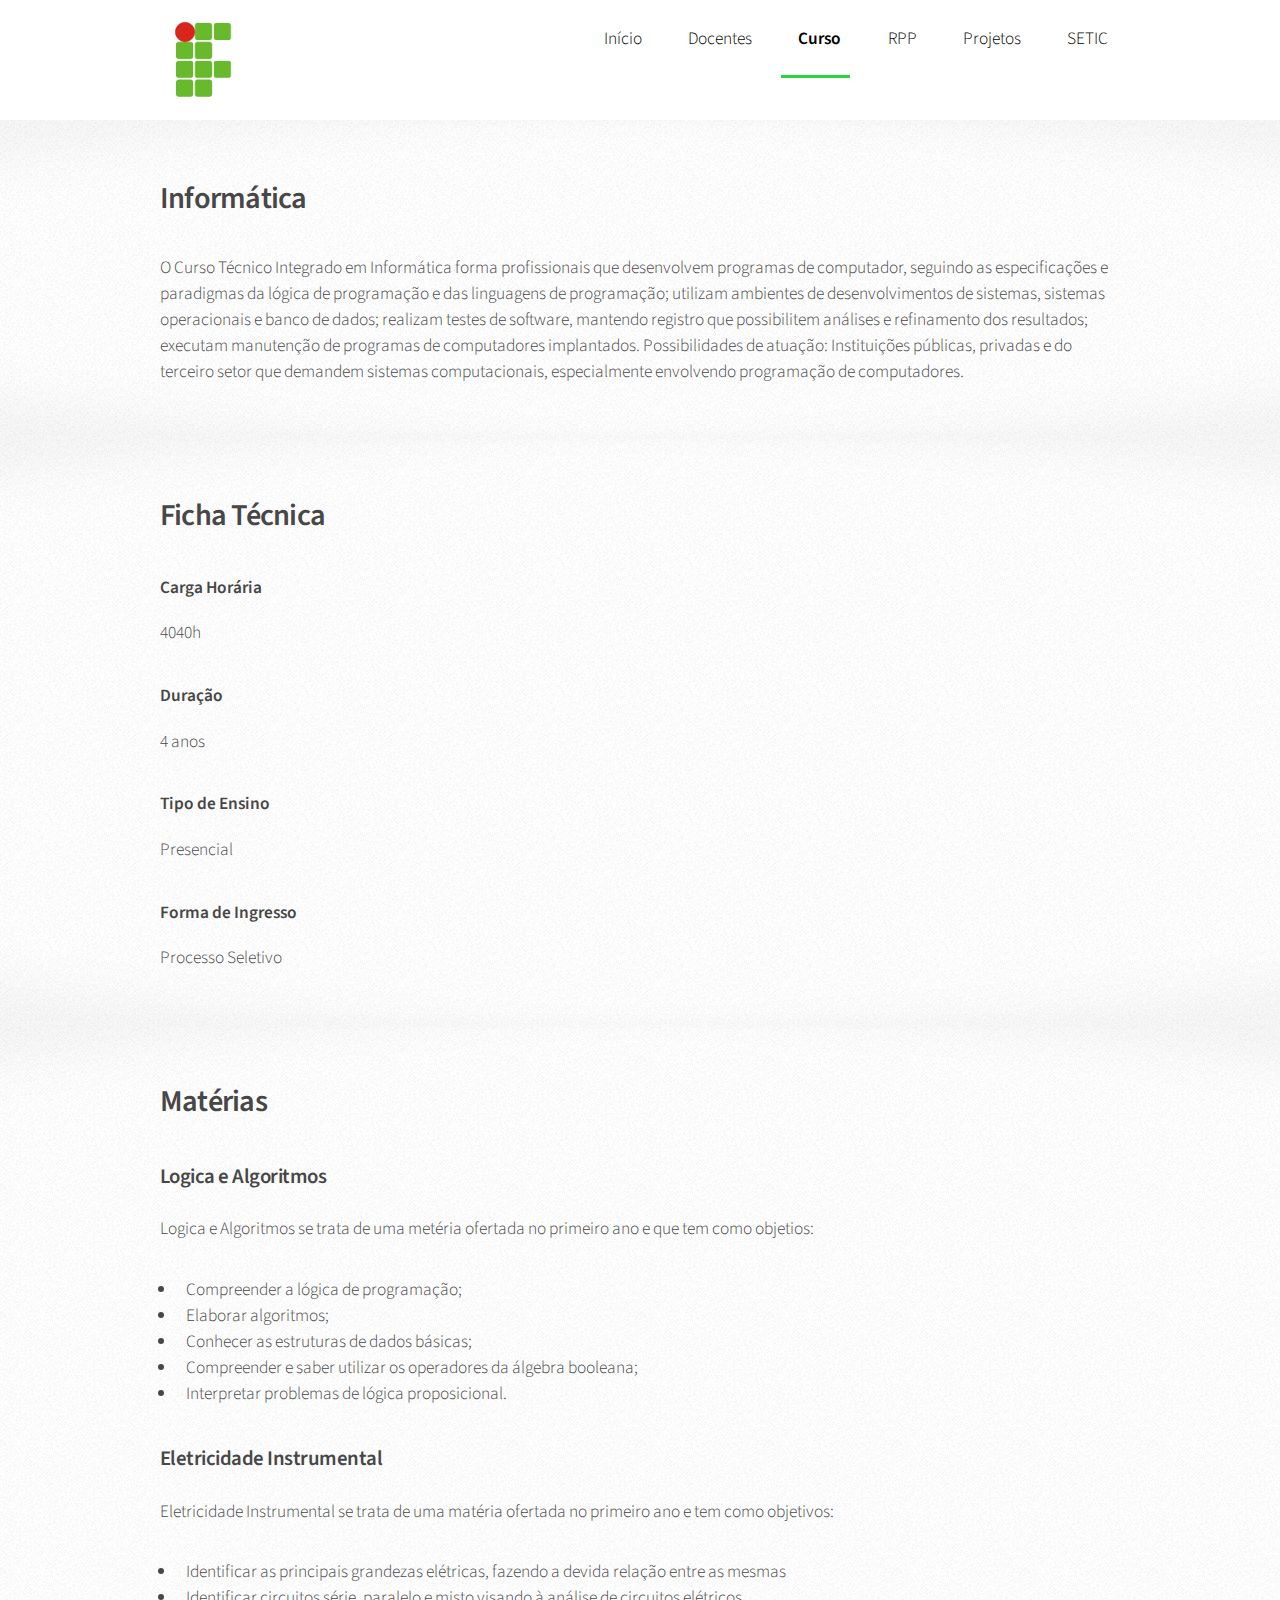
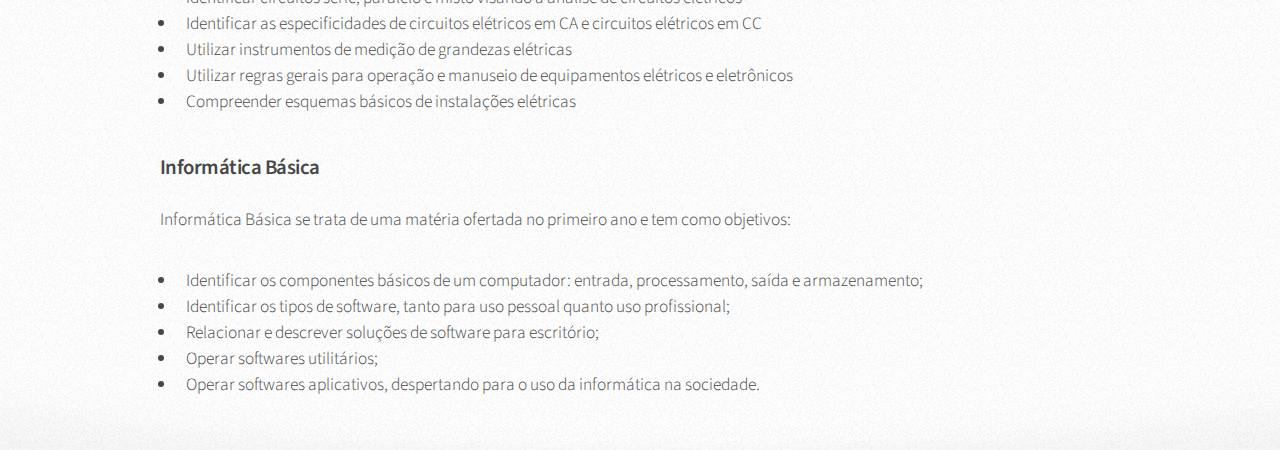
==== commit 490b9b11: "Colocando projetos" ====
--- a/site info 2/curso.html
+++ b/site info 2/curso.html
@@ -4,7 +4,8 @@
     <meta charset="UTF-8">
     <meta http-equiv="X-UA-Compatible" content="IE=edge">
     <meta name="viewport" content="width=device-width, initial-scale=1.0">
-    <link rel="stylesheet" href="assets/css/main.css" />
+    <link rel="stylesheet" href="assets/css/main.css"/>
+    <link rel="shortcut icon" href="images/ifrn.png" type="image/x-icon">
     <title>Curso - IFRN Informática</title>
 </head>
 
@@ -15,7 +16,7 @@
 
             <!-- Nav -->
             <nav id="nav">
-                <img src="images/ifrn.png" alt="" height="100px" style="margin-top:20px;">
+                <img src="images/ifrn.png" alt="">
             <ul>
                 <li><a href="index.html">Início</a></li>
                 <li><a href="docentes.html">Docentes</a></li>
@@ -36,6 +37,9 @@
         </div><!-- Header -->
 
         <!-- Main -->
+        <section class="informatica">
+
+        
             <section class="wrapper style2 curso-ficha">
                 <div class="container">
                     <div class="content ">        
@@ -57,7 +61,7 @@
                 </div>
             </section>
 
-            <section class="wrapper style1">
+            <section class="wrapper style2">
                 <div class="container">
                     <h2>Ficha Técnica</h2>
                     <div class="conteudo-lateral info">
@@ -80,6 +84,8 @@
                     </div>
                 </div>
             </section>
+
+        </section>
 
             <section class="wrapper style2">
                 <div class="container">
--- a/site info 2/assets/css/main.css
+++ b/site info 2/assets/css/main.css
@@ -2644,7 +2644,7 @@
 		background-image: -webkit-linear-gradient(top, rgba(0,0,0,0.3), rgba(0,0,0,0)), url("images/bg01.png");
 		background-image: -ms-linear-gradient(top, rgba(0,0,0,0.3), rgba(0,0,0,0)), url("images/bg01.png");
 		background-image: linear-gradient(top, rgba(0,0,0,0.3), rgba(0,0,0,0)), url("images/bg01.png");
-		background-color: #333;
+		background-color: #413d3d;
 		border-radius: 5px;
 		color: #fff;
 		min-width: 10em;
@@ -3067,11 +3067,11 @@
 				top: 0;
 				width: 100%;
 				z-index: 10001;
-				background-color:#2dd351;
-				background-image: -moz-linear-gradient(top, rgba(0,0,0,0), rgba(0,0,0,0.3)), url("images/bg01.png");
+				background-color:#fff; /* Cor da barra de navegação no modo celular*/
+				/* background-image: -moz-linear-gradient(top, rgba(0,0,0,0), rgba(0,0,0,0.3)), url("images/bg01.png");
 				background-image: -webkit-linear-gradient(top, rgba(0,0,0,0), rgba(0,0,0,0.3)), url("images/bg01.png");
 				background-image: -ms-linear-gradient(top, rgba(0,0,0,0), rgba(0,0,0,0.3)), url("images/bg01.png");
-				background-image: linear-gradient(top, rgba(0,0,0,0), rgba(0,0,0,0.3)), url("images/bg01.png");
+				background-image: linear-gradient(top, rgba(0,0,0,0), rgba(0,0,0,0.3)), url("images/bg01.png"); */
 				height: 44px;
 				line-height: 44px;
 				box-shadow: 0 4px 0 0 #fff;
@@ -3082,7 +3082,7 @@
 					position: relative;
 					font-weight: 600;
 					text-align: center;
-					color: #fff;
+					color: black;
 					z-index: 1;
 				}
 
@@ -3100,6 +3100,7 @@
 					top: 0;
 					width: 80px;
 					z-index: 2;
+					color: #000000;
 				}
 
 					#titleBar .toggle:before {
@@ -3122,7 +3123,7 @@
 						line-height: inherit;
 						text-align: center;
 						width: 44px;
-						color: #fff;
+						color: black; /*Cor do toggle no modo celular*/
 						opacity: 0.5;
 					}
 
@@ -3385,7 +3386,20 @@
 
 #nav img {
 	height: 100px;
+	width: 100px;
 	margin-top: 20px;
+}
+
+.infoemnumeros {
+	display: flex;
+	flex-direction: row;
+	justify-content: space-around;
+}
+
+.numero {
+	/* border: solid 1px black; */
+	min-height: 200px;
+	padding: 0px;
 }
 
 /*sla*/
@@ -3428,8 +3442,6 @@
 .seticassunto ul{
 	list-style: none;
 }
-
-
 /* SETIC STYLE */
 
 /* PROJETOS STYLE*/
@@ -3480,7 +3492,7 @@
 
  /* CURSO STYLE */
 
- .curso-ficha {
+ /* .curso-ficha {
 	display: flex;
 	flex-direction: column;
  }
@@ -3488,4 +3500,9 @@
  .info {
 	display: flex;
 	justify-content: space-around;
+	flex-wrap: wrap;
  }
+
+ h2 {
+	text-align: center;
+ } */
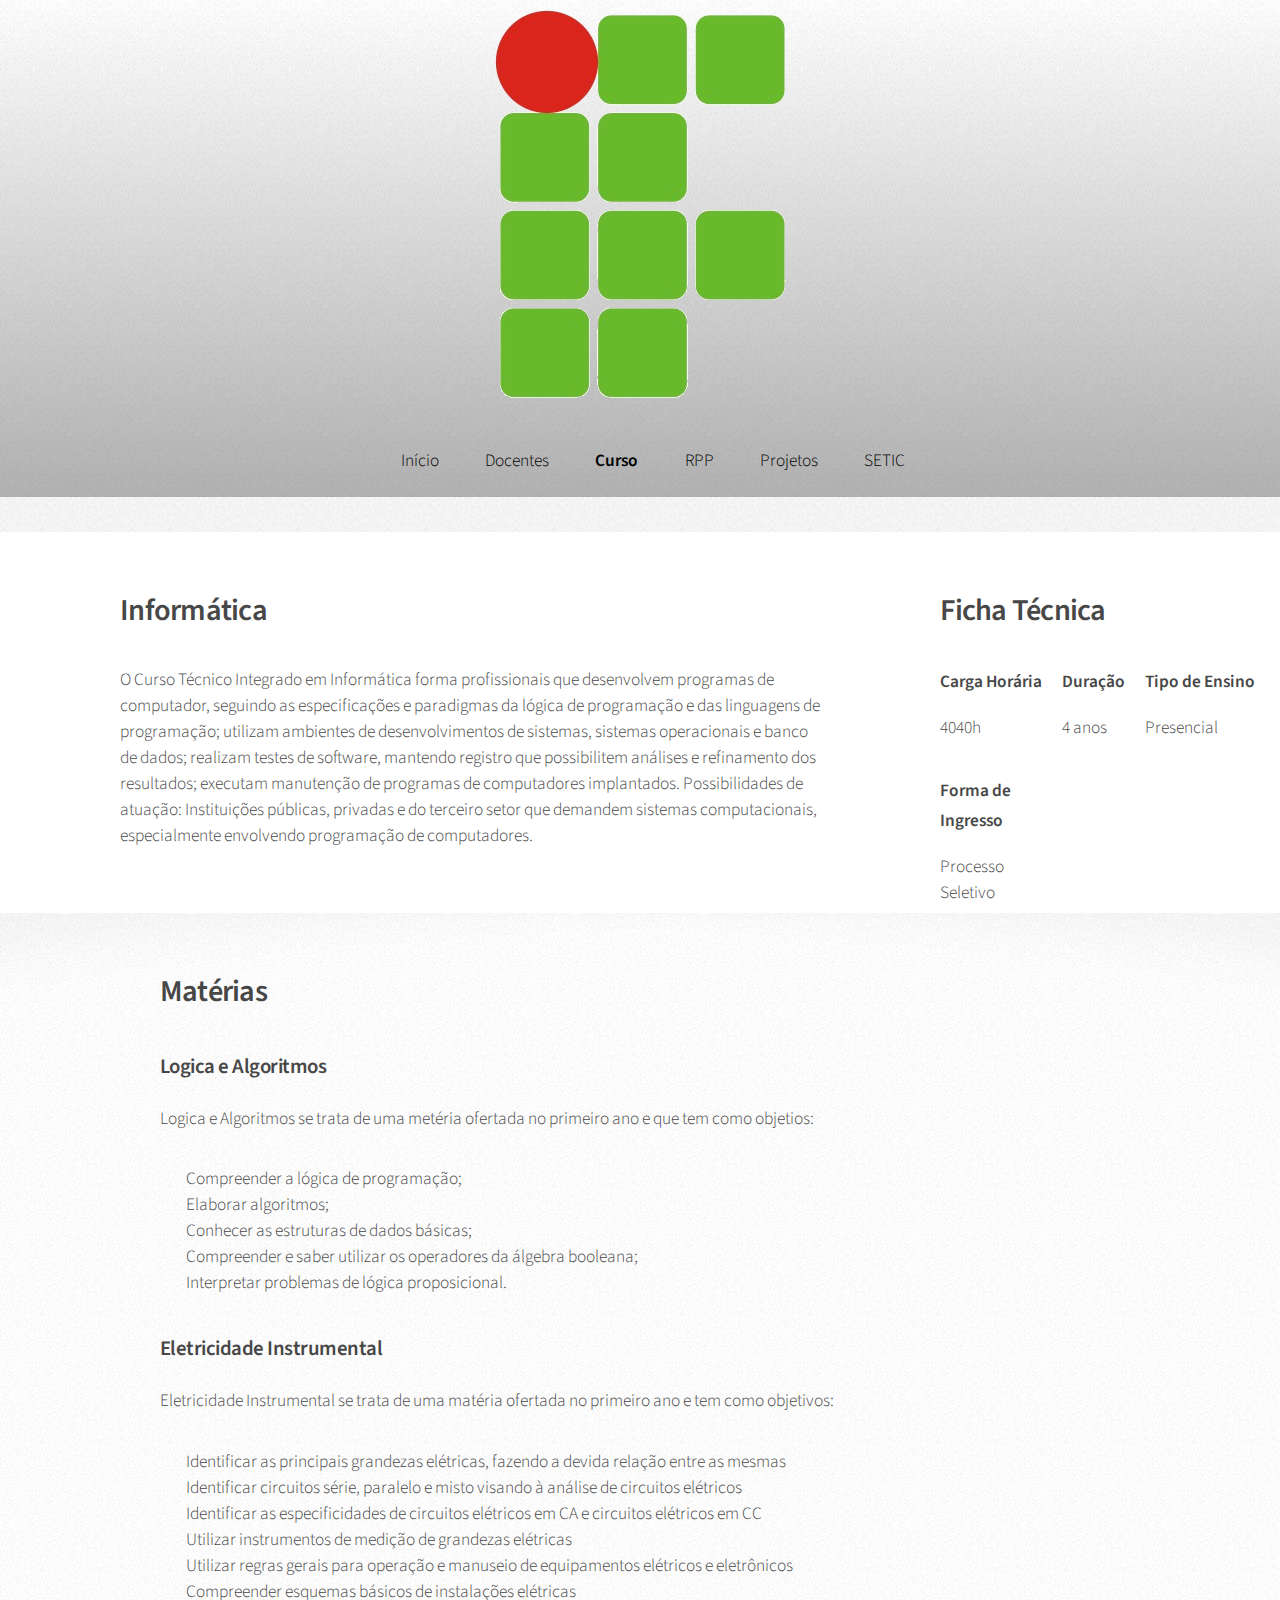
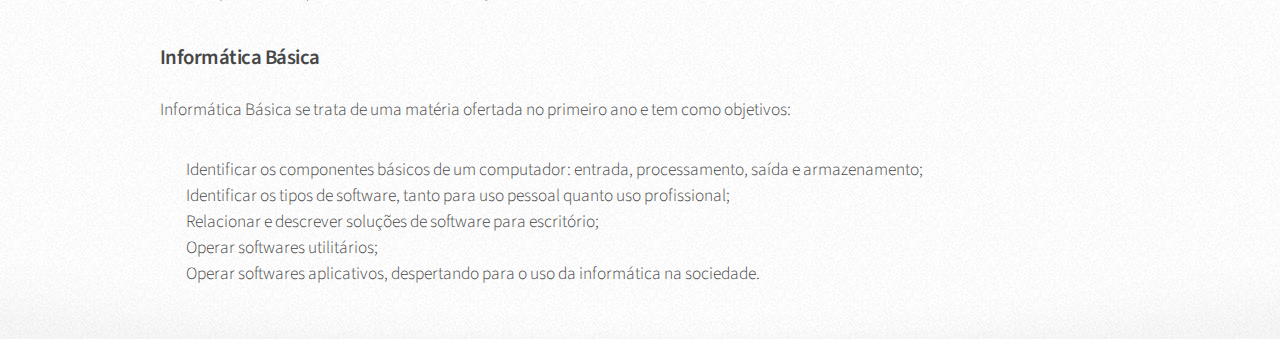
==== commit a0100d1d: "Voltando curso" ====
--- a/site info 2/curso.html
+++ b/site info 2/curso.html
@@ -4,7 +4,7 @@
     <meta charset="UTF-8">
     <meta http-equiv="X-UA-Compatible" content="IE=edge">
     <meta name="viewport" content="width=device-width, initial-scale=1.0">
-    <link rel="stylesheet" href="assets/css/main.css"/>
+    <link rel="stylesheet" href="assets/css/mainpaginas.css"/>
     <link rel="shortcut icon" href="images/ifrn.png" type="image/x-icon">
     <title>Curso - IFRN Informática</title>
 </head>
@@ -37,55 +37,54 @@
         </div><!-- Header -->
 
         <!-- Main -->
-        <section class="informatica">
+        <section class="wrapper style1">
+            <div class="container">
+                <div class="content">        
+                    <!-- Content -->
+                        <article>
+                            <header>
+                                <h2>Informática</h2>
+                                
+                            </header>
+                            <p>O Curso Técnico Integrado em Informática forma profissionais que desenvolvem programas de computador, 
+                                seguindo as especificações e paradigmas da lógica de programação e das linguagens de programação;
+                                utilizam ambientes de desenvolvimentos de sistemas, sistemas operacionais e banco de dados; 
+                                realizam testes de software, mantendo registro que possibilitem análises e refinamento dos
+                                resultados; executam manutenção de programas de computadores implantados. Possibilidades de
+                                atuação: Instituições públicas, privadas e do terceiro setor que demandem sistemas
+                                computacionais, especialmente envolvendo programação de computadores.</p>
+                            </article>
+                </div>
+            </div>
+            <div class="lateral-flex">
+                <div class="menu-flex">
+                    <aside class="menu-flex">
+                        <h2>Ficha Técnica</h2>
+                        <div class="conteudo-lateral">
+                            <div class="box">
+                                <h4 class="semi-titulo">Carga Horária</h4>
+                                <p>4040h</p>
+                            </div>
+                            <div class="box">
+                                <h4 class="semi-titulo">Duração</h4>
+                                <p>4 anos</p>
+                            </div>
+                            <div class="box">
+                                <h4 class="semi-titulo">Tipo de Ensino</h4>
+                                <p>Presencial</p>
+                            </div>
+                            <div class="box">
+                                <h4 class="semi-titulo">Forma de Ingresso</h4>
+                                <p>Processo Seletivo</p>
+                            </div>
+                        </div>
+                    </aside>
+                </div>
+            </div>
+        </section>
 
-        
-            <section class="wrapper style2 curso-ficha">
-                <div class="container">
-                    <div class="content ">        
-                        <!-- Content -->
-                            <article">
-                                <header>
-                                    <h2>Informática</h2>
-                                    
-                                </header>
-                                <p>O Curso Técnico Integrado em Informática forma profissionais que desenvolvem programas de computador, 
-                                    seguindo as especificações e paradigmas da lógica de programação e das linguagens de programação;
-                                    utilizam ambientes de desenvolvimentos de sistemas, sistemas operacionais e banco de dados; 
-                                    realizam testes de software, mantendo registro que possibilitem análises e refinamento dos
-                                    resultados; executam manutenção de programas de computadores implantados. Possibilidades de
-                                    atuação: Instituições públicas, privadas e do terceiro setor que demandem sistemas
-                                    computacionais, especialmente envolvendo programação de computadores.</p>
-                            </article>
-                    </div>
-                </div>
-            </section>
 
-            <section class="wrapper style2">
-                <div class="container">
-                    <h2>Ficha Técnica</h2>
-                    <div class="conteudo-lateral info">
-                        <div class="box">
-                            <h4 class="semi-titulo">Carga Horária</h4>
-                            <p>4040h</p>
-                        </div>
-                        <div class="box">
-                            <h4 class="semi-titulo">Duração</h4>
-                            <p>4 anos</p>
-                        </div>
-                        <div class="box">
-                            <h4 class="semi-titulo">Tipo de Ensino</h4>
-                            <p>Presencial</p>
-                        </div>
-                        <div class="box">
-                            <h4 class="semi-titulo">Forma de Ingresso</h4>
-                            <p>Processo Seletivo</p>
-                        </div>
-                    </div>
-                </div>
-            </section>
 
-        </section>
 
             <section class="wrapper style2">
                 <div class="container">
--- a/site info 2/assets/css/mainpaginas.css
+++ b/site info 2/assets/css/mainpaginas.css
@@ -0,0 +1,3397 @@
+@import url("fontawesome-all.min.css");
+@import url("https://fonts.googleapis.com/css?family=Source+Sans+Pro:300,300italic,600,600italic");
+
+/*
+	Arcana by HTML5 UP
+	html5up.net | @ajlkn
+	Free for personal and commercial use under the CCA 3.0 license (html5up.net/license)
+*/
+
+html, body, div, span, applet, object,
+iframe, h1, h2, h3, h4, h5, h6, p, blockquote,
+pre, a, abbr, acronym, address, big, cite,
+code, del, dfn, em, img, ins, kbd, q, s, samp,
+small, strike, strong, sub, sup, tt, var, b,
+u, i, center, dl, dt, dd, ol, ul, li, fieldset,
+form, label, legend, table, caption, tbody,
+tfoot, thead, tr, th, td, article, aside,
+canvas, details, embed, figure, figcaption,
+footer, header, hgroup, menu, nav, output, ruby,
+section, summary, time, mark, audio, video {
+	margin: 0;
+	padding: 0;
+	border: 0;
+	font-size: 100%;
+	font: inherit;
+	vertical-align: baseline;}
+
+article, aside, details, figcaption, figure,
+footer, header, hgroup, menu, nav, section {
+	display: block;}
+
+body {
+	line-height: 1;
+}
+
+ol, ul {
+	list-style: none;
+}
+
+blockquote, q {
+	quotes: none;
+}
+
+	blockquote:before, blockquote:after, q:before, q:after {
+		content: '';
+		content: none;
+	}
+
+table {
+	border-collapse: collapse;
+	border-spacing: 0;
+}
+
+body {
+	-webkit-text-size-adjust: none;
+}
+
+mark {
+	background-color: transparent;
+	color: inherit;
+}
+
+input::-moz-focus-inner {
+	border: 0;
+	padding: 0;
+}
+
+input, select, textarea {
+	-moz-appearance: none;
+	-webkit-appearance: none;
+	-ms-appearance: none;
+	appearance: none;
+}
+
+/* Basic */
+
+	html {
+		box-sizing: border-box;
+	}
+
+	*, *:before, *:after {
+		box-sizing: inherit;
+	}
+
+	body {
+		background: #f7f7f7 url("images/bg01.png");
+	}
+
+		body.is-preload *, body.is-preload *:before, body.is-preload *:after {
+			-moz-animation: none !important;
+			-webkit-animation: none !important;
+			-ms-animation: none !important;
+			animation: none !important;
+			-moz-transition: none !important;
+			-webkit-transition: none !important;
+			-ms-transition: none !important;
+			transition: none !important;
+		}
+
+	body, input, select, textarea {
+		color: #474747;
+		font-family: 'Source Sans Pro', sans-serif;
+		font-size: 16pt;
+		font-weight: 300;
+		line-height: 1.65em;
+	}
+
+	a {
+		-moz-transition: color 0.2s ease-in-out, border-color 0.2s ease-in-out, opacity 0.2s ease-in-out;
+		-webkit-transition: color 0.2s ease-in-out, border-color 0.2s ease-in-out, opacity 0.2s ease-in-out;
+		-ms-transition: color 0.2s ease-in-out, border-color 0.2s ease-in-out, opacity 0.2s ease-in-out;
+		transition: color 0.2s ease-in-out, border-color 0.2s ease-in-out, opacity 0.2s ease-in-out;
+		color: #37c0fb;
+		text-decoration: none;
+		border-bottom: dotted 1px;
+	}
+
+		a:hover {
+			color: #2f9e41;
+			border-bottom-color: transparent;
+		}
+
+	strong, b {
+		font-weight: 600;
+	}
+
+	em, i {
+		font-style: italic;
+	}
+
+	p, ul, ol, dl, table, blockquote {
+		margin: 0 0 2em 0;
+	}
+
+	h1, h2, h3, h4, h5, h6 {
+		color: inherit;
+		font-weight: 600;
+		line-height: 1.75em;
+		margin-bottom: 1em;
+	}
+
+		h1 a, h2 a, h3 a, h4 a, h5 a, h6 a {
+			color: inherit;
+			text-decoration: none;
+		}
+
+		h1 em, h2 em, h3 em, h4 em, h5 em, h6 em {
+			font-style: normal;
+			font-weight: 300;
+		}
+
+	h2 {
+		font-size: 1.75em;
+		letter-spacing: -0.025em;
+	}
+
+	h3 {
+		font-size: 1.2em;
+		letter-spacing: -0.025em;
+	}
+
+	sub {
+		font-size: 0.8em;
+		position: relative;
+		top: 0.5em;
+	}
+
+	sup {
+		font-size: 0.8em;
+		position: relative;
+		top: -0.5em;
+	}
+
+	hr {
+		border-top: solid 1px #e0e0e0;
+		border: 0;
+		margin-bottom: 1.5em;
+	}
+
+	blockquote {
+		border-left: solid 0.5em #e0e0e0;
+		font-style: italic;
+		padding: 1em 0 1em 2em;
+	}
+
+/* Container */
+
+	.container {
+		display: flex;
+		margin: 0 auto;
+		max-width: 100%;
+		width: 1400px;
+	}
+
+	.container article {
+		width: 100%;
+	}
+	.content {
+		display: flex;
+		flex-wrap: wrap;
+		margin: 0 auto;
+		max-width: 100%;
+		width: 700px;
+	}
+
+	.content article {
+		width: 100%;
+	}
+
+	.conteudo-lateral {
+		display: flex;
+		flex-wrap: wrap;
+		max-width: 20em;
+	}
+	.box {
+		display:inline-block;
+		margin: 0px 20px 0px 0px;
+		max-width: 120px;
+		max-height: 120px;
+	}
+	
+
+
+
+		@media screen and (max-width: 1680px) {
+
+			.container {
+				width: 1200px;
+			}
+
+		}
+
+		@media screen and (max-width: 1280px) {
+
+			.container {
+				width: 960px;
+			}
+
+		}
+
+		@media screen and (max-width: 980px) {
+
+			.container {
+				width: 95%;
+			}
+
+		}
+
+		@media screen and (max-width: 840px) {
+
+			.container {
+				width: 95%;
+			}
+
+		}
+
+		@media screen and (max-width: 736px) {
+
+			.container {
+				width: 90%;
+			}
+
+		}
+
+		@media screen and (max-width: 480px) {
+
+			.container {
+				width: 100%;
+			}
+
+		}
+
+/* Row */
+
+	.row {
+		display: flex;
+		flex-wrap: wrap;
+		box-sizing: border-box;
+		align-items: stretch;
+	}
+
+		.row > * {
+			box-sizing: border-box;
+		}
+
+		.row.gtr-uniform > * > :last-child {
+			margin-bottom: 0;
+		}
+
+		.row.aln-left {
+			justify-content: flex-start;
+		}
+
+		.row.aln-center {
+			justify-content: center;
+		}
+
+		.row.aln-right {
+			justify-content: flex-end;
+		}
+
+		.row.aln-top {
+			align-items: flex-start;
+		}
+
+		.row.aln-middle {
+			align-items: center;
+		}
+
+		.row.aln-bottom {
+			align-items: flex-end;
+		}
+
+		.row > .imp {
+			order: -1;
+		}
+
+		.row > .col-1 {
+			width: 8.33333%;
+		}
+
+		.row > .off-1 {
+			margin-left: 8.33333%;
+		}
+
+		.row > .col-2 {
+			width: 16.66667%;
+		}
+
+		.row > .off-2 {
+			margin-left: 16.66667%;
+		}
+
+		.row > .col-3 {
+			width: 25%;
+		}
+
+		.row > .off-3 {
+			margin-left: 25%;
+		}
+
+		.row > .col-4 {
+			width: 33.33333%;
+		}
+
+		.row > .off-4 {
+			margin-left: 33.33333%;
+		}
+
+		.row > .col-5 {
+			width: 41.66667%;
+		}
+
+		.row > .off-5 {
+			margin-left: 41.66667%;
+		}
+
+		.row > .col-6 {
+			width: 50%;
+		}
+
+		.row > .off-6 {
+			margin-left: 50%;
+		}
+
+		.row > .col-7 {
+			width: 58.33333%;
+		}
+
+		.row > .off-7 {
+			margin-left: 58.33333%;
+		}
+
+		.row > .col-8 {
+			width: 66.66667%;
+		}
+
+		.row > .off-8 {
+			margin-left: 66.66667%;
+		}
+
+		.row > .col-9 {
+			width: 75%;
+		}
+
+		.row > .off-9 {
+			margin-left: 75%;
+		}
+
+		.row > .col-10 {
+			width: 83.33333%;
+		}
+
+		.row > .off-10 {
+			margin-left: 83.33333%;
+		}
+
+		.row > .col-11 {
+			width: 91.66667%;
+		}
+
+		.row > .off-11 {
+			margin-left: 91.66667%;
+		}
+
+		.row > .col-12 {
+			width: 100%;
+		}
+
+		.row > .off-12 {
+			margin-left: 100%;
+		}
+
+		.row.gtr-0 {
+			margin-top: 0px;
+			margin-left: 0px;
+		}
+
+			.row.gtr-0 > * {
+				padding: 0px 0 0 0px;
+			}
+
+			.row.gtr-0.gtr-uniform {
+				margin-top: 0px;
+			}
+
+				.row.gtr-0.gtr-uniform > * {
+					padding-top: 0px;
+				}
+
+		.row.gtr-25 {
+			margin-top: -12.5px;
+			margin-left: -12.5px;
+		}
+
+			.row.gtr-25 > * {
+				padding: 12.5px 0 0 12.5px;
+			}
+
+			.row.gtr-25.gtr-uniform {
+				margin-top: -12.5px;
+			}
+
+				.row.gtr-25.gtr-uniform > * {
+					padding-top: 12.5px;
+				}
+
+		.row.gtr-50 {
+			margin-top: -25px;
+			margin-left: -25px;
+		}
+
+			.row.gtr-50 > * {
+				padding: 25px 0 0 25px;
+			}
+
+			.row.gtr-50.gtr-uniform {
+				margin-top: -25px;
+			}
+
+				.row.gtr-50.gtr-uniform > * {
+					padding-top: 25px;
+				}
+
+		.row {
+			margin-top: -50px;
+			margin-left: -50px;
+		}
+
+			.row > * {
+				padding: 50px 0 0 50px;
+			}
+
+			.row.gtr-uniform {
+				margin-top: -50px;
+			}
+
+				.row.gtr-uniform > * {
+					padding-top: 50px;
+				}
+
+		.row.gtr-150 {
+			margin-top: -75px;
+			margin-left: -75px;
+		}
+
+			.row.gtr-150 > * {
+				padding: 75px 0 0 75px;
+			}
+
+			.row.gtr-150.gtr-uniform {
+				margin-top: -75px;
+			}
+
+				.row.gtr-150.gtr-uniform > * {
+					padding-top: 75px;
+				}
+
+		.row.gtr-200 {
+			margin-top: -100px;
+			margin-left: -100px;
+		}
+
+			.row.gtr-200 > * {
+				padding: 100px 0 0 100px;
+			}
+
+			.row.gtr-200.gtr-uniform {
+				margin-top: -100px;
+			}
+
+				.row.gtr-200.gtr-uniform > * {
+					padding-top: 100px;
+				}
+
+		@media screen and (max-width: 1680px) {
+
+			.row {
+				display: flex;
+				flex-wrap: wrap;
+				box-sizing: border-box;
+				align-items: stretch;
+			}
+
+				.row > * {
+					box-sizing: border-box;
+				}
+
+				.row.gtr-uniform > * > :last-child {
+					margin-bottom: 0;
+				}
+
+				.row.aln-left {
+					justify-content: flex-start;
+				}
+
+				.row.aln-center {
+					justify-content: center;
+				}
+
+				.row.aln-right {
+					justify-content: flex-end;
+				}
+
+				.row.aln-top {
+					align-items: flex-start;
+				}
+
+				.row.aln-middle {
+					align-items: center;
+				}
+
+				.row.aln-bottom {
+					align-items: flex-end;
+				}
+
+				.row > .imp-wide {
+					order: -1;
+				}
+
+				.row > .col-1-wide {
+					width: 8.33333%;
+				}
+
+				.row > .off-1-wide {
+					margin-left: 8.33333%;
+				}
+
+				.row > .col-2-wide {
+					width: 16.66667%;
+				}
+
+				.row > .off-2-wide {
+					margin-left: 16.66667%;
+				}
+
+				.row > .col-3-wide {
+					width: 25%;
+				}
+
+				.row > .off-3-wide {
+					margin-left: 25%;
+				}
+
+				.row > .col-4-wide {
+					width: 33.33333%;
+				}
+
+				.row > .off-4-wide {
+					margin-left: 33.33333%;
+				}
+
+				.row > .col-5-wide {
+					width: 41.66667%;
+				}
+
+				.row > .off-5-wide {
+					margin-left: 41.66667%;
+				}
+
+				.row > .col-6-wide {
+					width: 50%;
+				}
+
+				.row > .off-6-wide {
+					margin-left: 50%;
+				}
+
+				.row > .col-7-wide {
+					width: 58.33333%;
+				}
+
+				.row > .off-7-wide {
+					margin-left: 58.33333%;
+				}
+
+				.row > .col-8-wide {
+					width: 66.66667%;
+				}
+
+				.row > .off-8-wide {
+					margin-left: 66.66667%;
+				}
+
+				.row > .col-9-wide {
+					width: 75%;
+				}
+
+				.row > .off-9-wide {
+					margin-left: 75%;
+				}
+
+				.row > .col-10-wide {
+					width: 83.33333%;
+				}
+
+				.row > .off-10-wide {
+					margin-left: 83.33333%;
+				}
+
+				.row > .col-11-wide {
+					width: 91.66667%;
+				}
+
+				.row > .off-11-wide {
+					margin-left: 91.66667%;
+				}
+
+				.row > .col-12-wide {
+					width: 100%;
+				}
+
+				.row > .off-12-wide {
+					margin-left: 100%;
+				}
+
+				.row.gtr-0 {
+					margin-top: 0px;
+					margin-left: 0px;
+				}
+
+					.row.gtr-0 > * {
+						padding: 0px 0 0 0px;
+					}
+
+					.row.gtr-0.gtr-uniform {
+						margin-top: 0px;
+					}
+
+						.row.gtr-0.gtr-uniform > * {
+							padding-top: 0px;
+						}
+
+				.row.gtr-25 {
+					margin-top: -10px;
+					margin-left: -10px;
+				}
+
+					.row.gtr-25 > * {
+						padding: 10px 0 0 10px;
+					}
+
+					.row.gtr-25.gtr-uniform {
+						margin-top: -10px;
+					}
+
+						.row.gtr-25.gtr-uniform > * {
+							padding-top: 10px;
+						}
+
+				.row.gtr-50 {
+					margin-top: -20px;
+					margin-left: -20px;
+				}
+
+					.row.gtr-50 > * {
+						padding: 20px 0 0 20px;
+					}
+
+					.row.gtr-50.gtr-uniform {
+						margin-top: -20px;
+					}
+
+						.row.gtr-50.gtr-uniform > * {
+							padding-top: 20px;
+						}
+
+				.row {
+					margin-top: -40px;
+					margin-left: -40px;
+				}
+
+					.row > * {
+						padding: 40px 0 0 40px;
+					}
+
+					.row.gtr-uniform {
+						margin-top: -40px;
+					}
+
+						.row.gtr-uniform > * {
+							padding-top: 40px;
+						}
+
+				.row.gtr-150 {
+					margin-top: -60px;
+					margin-left: -60px;
+				}
+
+					.row.gtr-150 > * {
+						padding: 60px 0 0 60px;
+					}
+
+					.row.gtr-150.gtr-uniform {
+						margin-top: -60px;
+					}
+
+						.row.gtr-150.gtr-uniform > * {
+							padding-top: 60px;
+						}
+
+				.row.gtr-200 {
+					margin-top: -80px;
+					margin-left: -80px;
+				}
+
+					.row.gtr-200 > * {
+						padding: 80px 0 0 80px;
+					}
+
+					.row.gtr-200.gtr-uniform {
+						margin-top: -80px;
+					}
+
+						.row.gtr-200.gtr-uniform > * {
+							padding-top: 80px;
+						}
+
+		}
+
+		@media screen and (max-width: 1280px) {
+
+			.row {
+				display: flex;
+				flex-wrap: wrap;
+				box-sizing: border-box;
+				align-items: stretch;
+			}
+
+				.row > * {
+					box-sizing: border-box;
+				}
+
+				.row.gtr-uniform > * > :last-child {
+					margin-bottom: 0;
+				}
+
+				.row.aln-left {
+					justify-content: flex-start;
+				}
+
+				.row.aln-center {
+					justify-content: center;
+				}
+
+				.row.aln-right {
+					justify-content: flex-end;
+				}
+
+				.row.aln-top {
+					align-items: flex-start;
+				}
+
+				.row.aln-middle {
+					align-items: center;
+				}
+
+				.row.aln-bottom {
+					align-items: flex-end;
+				}
+
+				.row > .imp-normal {
+					order: -1;
+				}
+
+				.row > .col-1-normal {
+					width: 8.33333%;
+				}
+
+				.row > .off-1-normal {
+					margin-left: 8.33333%;
+				}
+
+				.row > .col-2-normal {
+					width: 16.66667%;
+				}
+
+				.row > .off-2-normal {
+					margin-left: 16.66667%;
+				}
+
+				.row > .col-3-normal {
+					width: 25%;
+				}
+
+				.row > .off-3-normal {
+					margin-left: 25%;
+				}
+
+				.row > .col-4-normal {
+					width: 33.33333%;
+				}
+
+				.row > .off-4-normal {
+					margin-left: 33.33333%;
+				}
+
+				.row > .col-5-normal {
+					width: 41.66667%;
+				}
+
+				.row > .off-5-normal {
+					margin-left: 41.66667%;
+				}
+
+				.row > .col-6-normal {
+					width: 50%;
+				}
+
+				.row > .off-6-normal {
+					margin-left: 50%;
+				}
+
+				.row > .col-7-normal {
+					width: 58.33333%;
+				}
+
+				.row > .off-7-normal {
+					margin-left: 58.33333%;
+				}
+
+				.row > .col-8-normal {
+					width: 66.66667%;
+				}
+
+				.row > .off-8-normal {
+					margin-left: 66.66667%;
+				}
+
+				.row > .col-9-normal {
+					width: 75%;
+				}
+
+				.row > .off-9-normal {
+					margin-left: 75%;
+				}
+
+				.row > .col-10-normal {
+					width: 83.33333%;
+				}
+
+				.row > .off-10-normal {
+					margin-left: 83.33333%;
+				}
+
+				.row > .col-11-normal {
+					width: 91.66667%;
+				}
+
+				.row > .off-11-normal {
+					margin-left: 91.66667%;
+				}
+
+				.row > .col-12-normal {
+					width: 100%;
+				}
+
+				.row > .off-12-normal {
+					margin-left: 100%;
+				}
+
+				.row.gtr-0 {
+					margin-top: 0px;
+					margin-left: 0px;
+				}
+
+					.row.gtr-0 > * {
+						padding: 0px 0 0 0px;
+					}
+
+					.row.gtr-0.gtr-uniform {
+						margin-top: 0px;
+					}
+
+						.row.gtr-0.gtr-uniform > * {
+							padding-top: 0px;
+						}
+
+				.row.gtr-25 {
+					margin-top: -7.5px;
+					margin-left: -7.5px;
+				}
+
+					.row.gtr-25 > * {
+						padding: 7.5px 0 0 7.5px;
+					}
+
+					.row.gtr-25.gtr-uniform {
+						margin-top: -7.5px;
+					}
+
+						.row.gtr-25.gtr-uniform > * {
+							padding-top: 7.5px;
+						}
+
+				.row.gtr-50 {
+					margin-top: -15px;
+					margin-left: -15px;
+				}
+
+					.row.gtr-50 > * {
+						padding: 15px 0 0 15px;
+					}
+
+					.row.gtr-50.gtr-uniform {
+						margin-top: -15px;
+					}
+
+						.row.gtr-50.gtr-uniform > * {
+							padding-top: 15px;
+						}
+
+				.row {
+					margin-top: -30px;
+					margin-left: -30px;
+				}
+
+					.row > * {
+						padding: 30px 0 0 30px;
+					}
+
+					.row.gtr-uniform {
+						margin-top: -30px;
+					}
+
+						.row.gtr-uniform > * {
+							padding-top: 30px;
+						}
+
+				.row.gtr-150 {
+					margin-top: -45px;
+					margin-left: -45px;
+				}
+
+					.row.gtr-150 > * {
+						padding: 45px 0 0 45px;
+					}
+
+					.row.gtr-150.gtr-uniform {
+						margin-top: -45px;
+					}
+
+						.row.gtr-150.gtr-uniform > * {
+							padding-top: 45px;
+						}
+
+				.row.gtr-200 {
+					margin-top: -60px;
+					margin-left: -60px;
+				}
+
+					.row.gtr-200 > * {
+						padding: 60px 0 0 60px;
+					}
+
+					.row.gtr-200.gtr-uniform {
+						margin-top: -60px;
+					}
+
+						.row.gtr-200.gtr-uniform > * {
+							padding-top: 60px;
+						}
+
+		}
+
+		@media screen and (max-width: 980px) {
+
+			.row {
+				display: flex;
+				flex-wrap: wrap;
+				box-sizing: border-box;
+				align-items: stretch;
+			}
+
+				.row > * {
+					box-sizing: border-box;
+				}
+
+				.row.gtr-uniform > * > :last-child {
+					margin-bottom: 0;
+				}
+
+				.row.aln-left {
+					justify-content: flex-start;
+				}
+
+				.row.aln-center {
+					justify-content: center;
+				}
+
+				.row.aln-right {
+					justify-content: flex-end;
+				}
+
+				.row.aln-top {
+					align-items: flex-start;
+				}
+
+				.row.aln-middle {
+					align-items: center;
+				}
+
+				.row.aln-bottom {
+					align-items: flex-end;
+				}
+
+				.row > .imp-narrow {
+					order: -1;
+				}
+
+				.row > .col-1-narrow {
+					width: 8.33333%;
+				}
+
+				.row > .off-1-narrow {
+					margin-left: 8.33333%;
+				}
+
+				.row > .col-2-narrow {
+					width: 16.66667%;
+				}
+
+				.row > .off-2-narrow {
+					margin-left: 16.66667%;
+				}
+
+				.row > .col-3-narrow {
+					width: 25%;
+				}
+
+				.row > .off-3-narrow {
+					margin-left: 25%;
+				}
+
+				.row > .col-4-narrow {
+					width: 33.33333%;
+				}
+
+				.row > .off-4-narrow {
+					margin-left: 33.33333%;
+				}
+
+				.row > .col-5-narrow {
+					width: 41.66667%;
+				}
+
+				.row > .off-5-narrow {
+					margin-left: 41.66667%;
+				}
+
+				.row > .col-6-narrow {
+					width: 50%;
+				}
+
+				.row > .off-6-narrow {
+					margin-left: 50%;
+				}
+
+				.row > .col-7-narrow {
+					width: 58.33333%;
+				}
+
+				.row > .off-7-narrow {
+					margin-left: 58.33333%;
+				}
+
+				.row > .col-8-narrow {
+					width: 66.66667%;
+				}
+
+				.row > .off-8-narrow {
+					margin-left: 66.66667%;
+				}
+
+				.row > .col-9-narrow {
+					width: 75%;
+				}
+
+				.row > .off-9-narrow {
+					margin-left: 75%;
+				}
+
+				.row > .col-10-narrow {
+					width: 83.33333%;
+				}
+
+				.row > .off-10-narrow {
+					margin-left: 83.33333%;
+				}
+
+				.row > .col-11-narrow {
+					width: 91.66667%;
+				}
+
+				.row > .off-11-narrow {
+					margin-left: 91.66667%;
+				}
+
+				.row > .col-12-narrow {
+					width: 100%;
+				}
+
+				.row > .off-12-narrow {
+					margin-left: 100%;
+				}
+
+				.row.gtr-0 {
+					margin-top: 0px;
+					margin-left: 0px;
+				}
+
+					.row.gtr-0 > * {
+						padding: 0px 0 0 0px;
+					}
+
+					.row.gtr-0.gtr-uniform {
+						margin-top: 0px;
+					}
+
+						.row.gtr-0.gtr-uniform > * {
+							padding-top: 0px;
+						}
+
+				.row.gtr-25 {
+					margin-top: -7.5px;
+					margin-left: -7.5px;
+				}
+
+					.row.gtr-25 > * {
+						padding: 7.5px 0 0 7.5px;
+					}
+
+					.row.gtr-25.gtr-uniform {
+						margin-top: -7.5px;
+					}
+
+						.row.gtr-25.gtr-uniform > * {
+							padding-top: 7.5px;
+						}
+
+				.row.gtr-50 {
+					margin-top: -15px;
+					margin-left: -15px;
+				}
+
+					.row.gtr-50 > * {
+						padding: 15px 0 0 15px;
+					}
+
+					.row.gtr-50.gtr-uniform {
+						margin-top: -15px;
+					}
+
+						.row.gtr-50.gtr-uniform > * {
+							padding-top: 15px;
+						}
+
+				.row {
+					margin-top: -30px;
+					margin-left: -30px;
+				}
+
+					.row > * {
+						padding: 30px 0 0 30px;
+					}
+
+					.row.gtr-uniform {
+						margin-top: -30px;
+					}
+
+						.row.gtr-uniform > * {
+							padding-top: 30px;
+						}
+
+				.row.gtr-150 {
+					margin-top: -45px;
+					margin-left: -45px;
+				}
+
+					.row.gtr-150 > * {
+						padding: 45px 0 0 45px;
+					}
+
+					.row.gtr-150.gtr-uniform {
+						margin-top: -45px;
+					}
+
+						.row.gtr-150.gtr-uniform > * {
+							padding-top: 45px;
+						}
+
+				.row.gtr-200 {
+					margin-top: -60px;
+					margin-left: -60px;
+				}
+
+					.row.gtr-200 > * {
+						padding: 60px 0 0 60px;
+					}
+
+					.row.gtr-200.gtr-uniform {
+						margin-top: -60px;
+					}
+
+						.row.gtr-200.gtr-uniform > * {
+							padding-top: 60px;
+						}
+
+		}
+
+		@media screen and (max-width: 840px) {
+
+			.row {
+				display: flex;
+				flex-wrap: wrap;
+				box-sizing: border-box;
+				align-items: stretch;
+			}
+
+				.row > * {
+					box-sizing: border-box;
+				}
+
+				.row.gtr-uniform > * > :last-child {
+					margin-bottom: 0;
+				}
+
+				.row.aln-left {
+					justify-content: flex-start;
+				}
+
+				.row.aln-center {
+					justify-content: center;
+				}
+
+				.row.aln-right {
+					justify-content: flex-end;
+				}
+
+				.row.aln-top {
+					align-items: flex-start;
+				}
+
+				.row.aln-middle {
+					align-items: center;
+				}
+
+				.row.aln-bottom {
+					align-items: flex-end;
+				}
+
+				.row > .imp-narrower {
+					order: -1;
+				}
+
+				.row > .col-1-narrower {
+					width: 8.33333%;
+				}
+
+				.row > .off-1-narrower {
+					margin-left: 8.33333%;
+				}
+
+				.row > .col-2-narrower {
+					width: 16.66667%;
+				}
+
+				.row > .off-2-narrower {
+					margin-left: 16.66667%;
+				}
+
+				.row > .col-3-narrower {
+					width: 25%;
+				}
+
+				.row > .off-3-narrower {
+					margin-left: 25%;
+				}
+
+				.row > .col-4-narrower {
+					width: 33.33333%;
+				}
+
+				.row > .off-4-narrower {
+					margin-left: 33.33333%;
+				}
+
+				.row > .col-5-narrower {
+					width: 41.66667%;
+				}
+
+				.row > .off-5-narrower {
+					margin-left: 41.66667%;
+				}
+
+				.row > .col-6-narrower {
+					width: 50%;
+				}
+
+				.row > .off-6-narrower {
+					margin-left: 50%;
+				}
+
+				.row > .col-7-narrower {
+					width: 58.33333%;
+				}
+
+				.row > .off-7-narrower {
+					margin-left: 58.33333%;
+				}
+
+				.row > .col-8-narrower {
+					width: 66.66667%;
+				}
+
+				.row > .off-8-narrower {
+					margin-left: 66.66667%;
+				}
+
+				.row > .col-9-narrower {
+					width: 75%;
+				}
+
+				.row > .off-9-narrower {
+					margin-left: 75%;
+				}
+
+				.row > .col-10-narrower {
+					width: 83.33333%;
+				}
+
+				.row > .off-10-narrower {
+					margin-left: 83.33333%;
+				}
+
+				.row > .col-11-narrower {
+					width: 91.66667%;
+				}
+
+				.row > .off-11-narrower {
+					margin-left: 91.66667%;
+				}
+
+				.row > .col-12-narrower {
+					width: 100%;
+				}
+
+				.row > .off-12-narrower {
+					margin-left: 100%;
+				}
+
+				.row.gtr-0 {
+					margin-top: 0px;
+					margin-left: 0px;
+				}
+
+					.row.gtr-0 > * {
+						padding: 0px 0 0 0px;
+					}
+
+					.row.gtr-0.gtr-uniform {
+						margin-top: 0px;
+					}
+
+						.row.gtr-0.gtr-uniform > * {
+							padding-top: 0px;
+						}
+
+				.row.gtr-25 {
+					margin-top: -7.5px;
+					margin-left: -7.5px;
+				}
+
+					.row.gtr-25 > * {
+						padding: 7.5px 0 0 7.5px;
+					}
+
+					.row.gtr-25.gtr-uniform {
+						margin-top: -7.5px;
+					}
+
+						.row.gtr-25.gtr-uniform > * {
+							padding-top: 7.5px;
+						}
+
+				.row.gtr-50 {
+					margin-top: -15px;
+					margin-left: -15px;
+				}
+
+					.row.gtr-50 > * {
+						padding: 15px 0 0 15px;
+					}
+
+					.row.gtr-50.gtr-uniform {
+						margin-top: -15px;
+					}
+
+						.row.gtr-50.gtr-uniform > * {
+							padding-top: 15px;
+						}
+
+				.row {
+					margin-top: -30px;
+					margin-left: -30px;
+				}
+
+					.row > * {
+						padding: 30px 0 0 30px;
+					}
+
+					.row.gtr-uniform {
+						margin-top: -30px;
+					}
+
+						.row.gtr-uniform > * {
+							padding-top: 30px;
+						}
+
+				.row.gtr-150 {
+					margin-top: -45px;
+					margin-left: -45px;
+				}
+
+					.row.gtr-150 > * {
+						padding: 45px 0 0 45px;
+					}
+
+					.row.gtr-150.gtr-uniform {
+						margin-top: -45px;
+					}
+
+						.row.gtr-150.gtr-uniform > * {
+							padding-top: 45px;
+						}
+
+				.row.gtr-200 {
+					margin-top: -60px;
+					margin-left: -60px;
+				}
+
+					.row.gtr-200 > * {
+						padding: 60px 0 0 60px;
+					}
+
+					.row.gtr-200.gtr-uniform {
+						margin-top: -60px;
+					}
+
+						.row.gtr-200.gtr-uniform > * {
+							padding-top: 60px;
+						}
+
+		}
+
+		@media screen and (max-width: 736px) {
+
+			.row {
+				display: flex;
+				flex-wrap: wrap;
+				box-sizing: border-box;
+				align-items: stretch;
+			}
+
+				.row > * {
+					box-sizing: border-box;
+				}
+
+				.row.gtr-uniform > * > :last-child {
+					margin-bottom: 0;
+				}
+
+				.row.aln-left {
+					justify-content: flex-start;
+				}
+
+				.row.aln-center {
+					justify-content: center;
+				}
+
+				.row.aln-right {
+					justify-content: flex-end;
+				}
+
+				.row.aln-top {
+					align-items: flex-start;
+				}
+
+				.row.aln-middle {
+					align-items: center;
+				}
+
+				.row.aln-bottom {
+					align-items: flex-end;
+				}
+
+				.row > .imp-mobile {
+					order: -1;
+				}
+
+				.row > .col-1-mobile {
+					width: 8.33333%;
+				}
+
+				.row > .off-1-mobile {
+					margin-left: 8.33333%;
+				}
+
+				.row > .col-2-mobile {
+					width: 16.66667%;
+				}
+
+				.row > .off-2-mobile {
+					margin-left: 16.66667%;
+				}
+
+				.row > .col-3-mobile {
+					width: 25%;
+				}
+
+				.row > .off-3-mobile {
+					margin-left: 25%;
+				}
+
+				.row > .col-4-mobile {
+					width: 33.33333%;
+				}
+
+				.row > .off-4-mobile {
+					margin-left: 33.33333%;
+				}
+
+				.row > .col-5-mobile {
+					width: 41.66667%;
+				}
+
+				.row > .off-5-mobile {
+					margin-left: 41.66667%;
+				}
+
+				.row > .col-6-mobile {
+					width: 50%;
+				}
+
+				.row > .off-6-mobile {
+					margin-left: 50%;
+				}
+
+				.row > .col-7-mobile {
+					width: 58.33333%;
+				}
+
+				.row > .off-7-mobile {
+					margin-left: 58.33333%;
+				}
+
+				.row > .col-8-mobile {
+					width: 66.66667%;
+				}
+
+				.row > .off-8-mobile {
+					margin-left: 66.66667%;
+				}
+
+				.row > .col-9-mobile {
+					width: 75%;
+				}
+
+				.row > .off-9-mobile {
+					margin-left: 75%;
+				}
+
+				.row > .col-10-mobile {
+					width: 83.33333%;
+				}
+
+				.row > .off-10-mobile {
+					margin-left: 83.33333%;
+				}
+
+				.row > .col-11-mobile {
+					width: 91.66667%;
+				}
+
+				.row > .off-11-mobile {
+					margin-left: 91.66667%;
+				}
+
+				.row > .col-12-mobile {
+					width: 100%;
+				}
+
+				.row > .off-12-mobile {
+					margin-left: 100%;
+				}
+
+				.row.gtr-0 {
+					margin-top: 0px;
+					margin-left: 0px;
+				}
+
+					.row.gtr-0 > * {
+						padding: 0px 0 0 0px;
+					}
+
+					.row.gtr-0.gtr-uniform {
+						margin-top: 0px;
+					}
+
+						.row.gtr-0.gtr-uniform > * {
+							padding-top: 0px;
+						}
+
+				.row.gtr-25 {
+					margin-top: -5px;
+					margin-left: -5px;
+				}
+
+					.row.gtr-25 > * {
+						padding: 5px 0 0 5px;
+					}
+
+					.row.gtr-25.gtr-uniform {
+						margin-top: -5px;
+					}
+
+						.row.gtr-25.gtr-uniform > * {
+							padding-top: 5px;
+						}
+
+				.row.gtr-50 {
+					margin-top: -10px;
+					margin-left: -10px;
+				}
+
+					.row.gtr-50 > * {
+						padding: 10px 0 0 10px;
+					}
+
+					.row.gtr-50.gtr-uniform {
+						margin-top: -10px;
+					}
+
+						.row.gtr-50.gtr-uniform > * {
+							padding-top: 10px;
+						}
+
+				.row {
+					margin-top: -20px;
+					margin-left: -20px;
+				}
+
+					.row > * {
+						padding: 20px 0 0 20px;
+					}
+
+					.row.gtr-uniform {
+						margin-top: -20px;
+					}
+
+						.row.gtr-uniform > * {
+							padding-top: 20px;
+						}
+
+				.row.gtr-150 {
+					margin-top: -30px;
+					margin-left: -30px;
+				}
+
+					.row.gtr-150 > * {
+						padding: 30px 0 0 30px;
+					}
+
+					.row.gtr-150.gtr-uniform {
+						margin-top: -30px;
+					}
+
+						.row.gtr-150.gtr-uniform > * {
+							padding-top: 30px;
+						}
+
+				.row.gtr-200 {
+					margin-top: -40px;
+					margin-left: -40px;
+				}
+
+					.row.gtr-200 > * {
+						padding: 40px 0 0 40px;
+					}
+
+					.row.gtr-200.gtr-uniform {
+						margin-top: -40px;
+					}
+
+						.row.gtr-200.gtr-uniform > * {
+							padding-top: 40px;
+						}
+
+		}
+
+		@media screen and (max-width: 480px) {
+
+			.row {
+				display: flex;
+				flex-wrap: wrap;
+				box-sizing: border-box;
+				align-items: stretch;
+			}
+
+				.row > * {
+					box-sizing: border-box;
+				}
+
+				.row.gtr-uniform > * > :last-child {
+					margin-bottom: 0;
+				}
+
+				.row.aln-left {
+					justify-content: flex-start;
+				}
+
+				.row.aln-center {
+					justify-content: center;
+				}
+
+				.row.aln-right {
+					justify-content: flex-end;
+				}
+
+				.row.aln-top {
+					align-items: flex-start;
+				}
+
+				.row.aln-middle {
+					align-items: center;
+				}
+
+				.row.aln-bottom {
+					align-items: flex-end;
+				}
+
+				.row > .imp-mobilep {
+					order: -1;
+				}
+
+				.row > .col-1-mobilep {
+					width: 8.33333%;
+				}
+
+				.row > .off-1-mobilep {
+					margin-left: 8.33333%;
+				}
+
+				.row > .col-2-mobilep {
+					width: 16.66667%;
+				}
+
+				.row > .off-2-mobilep {
+					margin-left: 16.66667%;
+				}
+
+				.row > .col-3-mobilep {
+					width: 25%;
+				}
+
+				.row > .off-3-mobilep {
+					margin-left: 25%;
+				}
+
+				.row > .col-4-mobilep {
+					width: 33.33333%;
+				}
+
+				.row > .off-4-mobilep {
+					margin-left: 33.33333%;
+				}
+
+				.row > .col-5-mobilep {
+					width: 41.66667%;
+				}
+
+				.row > .off-5-mobilep {
+					margin-left: 41.66667%;
+				}
+
+				.row > .col-6-mobilep {
+					width: 50%;
+				}
+
+				.row > .off-6-mobilep {
+					margin-left: 50%;
+				}
+
+				.row > .col-7-mobilep {
+					width: 58.33333%;
+				}
+
+				.row > .off-7-mobilep {
+					margin-left: 58.33333%;
+				}
+
+				.row > .col-8-mobilep {
+					width: 66.66667%;
+				}
+
+				.row > .off-8-mobilep {
+					margin-left: 66.66667%;
+				}
+
+				.row > .col-9-mobilep {
+					width: 75%;
+				}
+
+				.row > .off-9-mobilep {
+					margin-left: 75%;
+				}
+
+				.row > .col-10-mobilep {
+					width: 83.33333%;
+				}
+
+				.row > .off-10-mobilep {
+					margin-left: 83.33333%;
+				}
+
+				.row > .col-11-mobilep {
+					width: 91.66667%;
+				}
+
+				.row > .off-11-mobilep {
+					margin-left: 91.66667%;
+				}
+
+				.row > .col-12-mobilep {
+					width: 100%;
+				}
+
+				.row > .off-12-mobilep {
+					margin-left: 100%;
+				}
+
+				.row.gtr-0 {
+					margin-top: 0px;
+					margin-left: 0px;
+				}
+
+					.row.gtr-0 > * {
+						padding: 0px 0 0 0px;
+					}
+
+					.row.gtr-0.gtr-uniform {
+						margin-top: 0px;
+					}
+
+						.row.gtr-0.gtr-uniform > * {
+							padding-top: 0px;
+						}
+
+				.row.gtr-25 {
+					margin-top: -5px;
+					margin-left: -5px;
+				}
+
+					.row.gtr-25 > * {
+						padding: 5px 0 0 5px;
+					}
+
+					.row.gtr-25.gtr-uniform {
+						margin-top: -5px;
+					}
+
+						.row.gtr-25.gtr-uniform > * {
+							padding-top: 5px;
+						}
+
+				.row.gtr-50 {
+					margin-top: -10px;
+					margin-left: -10px;
+				}
+
+					.row.gtr-50 > * {
+						padding: 10px 0 0 10px;
+					}
+
+					.row.gtr-50.gtr-uniform {
+						margin-top: -10px;
+					}
+
+						.row.gtr-50.gtr-uniform > * {
+							padding-top: 10px;
+						}
+
+				.row {
+					margin-top: -20px;
+					margin-left: -20px;
+				}
+
+					.row > * {
+						padding: 20px 0 0 20px;
+					}
+
+					.row.gtr-uniform {
+						margin-top: -20px;
+					}
+
+						.row.gtr-uniform > * {
+							padding-top: 20px;
+						}
+
+				.row.gtr-150 {
+					margin-top: -30px;
+					margin-left: -30px;
+				}
+
+					.row.gtr-150 > * {
+						padding: 30px 0 0 30px;
+					}
+
+					.row.gtr-150.gtr-uniform {
+						margin-top: -30px;
+					}
+
+						.row.gtr-150.gtr-uniform > * {
+							padding-top: 30px;
+						}
+
+				.row.gtr-200 {
+					margin-top: -40px;
+					margin-left: -40px;
+				}
+
+					.row.gtr-200 > * {
+						padding: 40px 0 0 40px;
+					}
+
+					.row.gtr-200.gtr-uniform {
+						margin-top: -40px;
+					}
+
+						.row.gtr-200.gtr-uniform > * {
+							padding-top: 40px;
+						}
+
+		}
+
+/* Section/Article */
+
+	section.special, article.special {
+		text-align: center;
+	}
+
+	header p {
+		color: #999;
+		font-size: 1.25em;
+		position: relative;
+		margin-top: -1.25em;
+		margin-bottom: 2.25em;
+	}
+
+	header.major {
+		text-align: center;
+		margin: 0 0 2em 0;
+	}
+
+		header.major h2 {
+			font-size: 2.25em;
+		}
+
+		header.major p {
+			position: relative;
+			border-top: solid 1px #e0e0e0;
+			padding: 1em 0 0 0;
+			margin: 0;
+			top: -1em;
+			font-size: 1.5em;
+			letter-spacing: -0.025em;
+		}
+
+	footer {
+		margin: 0 0 3em 0;
+	}
+
+		footer > :last-child {
+			margin-bottom: 0;
+		}
+
+		footer.major {
+			padding-top: 3em;
+		}
+
+/* Form */
+
+	input[type="text"],
+	input[type="password"],
+	input[type="email"],
+	textarea {
+		-moz-appearance: none;
+		-webkit-appearance: none;
+		-ms-appearance: none;
+		appearance: none;
+		-moz-transition: border-color 0.2s ease-in-out;
+		-webkit-transition: border-color 0.2s ease-in-out;
+		-ms-transition: border-color 0.2s ease-in-out;
+		transition: border-color 0.2s ease-in-out;
+		background: #fff;
+		border: solid 1px #e0e0e0;
+		border-radius: 5px;
+		color: inherit;
+		display: block;
+		outline: 0;
+		padding: 0.75em;
+		text-decoration: none;
+		width: 100%;
+	}
+
+		input[type="text"]:focus,
+		input[type="password"]:focus,
+		input[type="email"]:focus,
+		textarea:focus {
+			border-color: #37c0fb;
+		}
+
+	input[type="text"],
+	input[type="password"],
+	input[type="email"] {
+		line-height: 1em;
+	}
+
+	label {
+		display: block;
+		color: inherit;
+		font-weight: 600;
+		line-height: 1.75em;
+		margin-bottom: 0.5em;
+	}
+
+	::-webkit-input-placeholder {
+		color: #999;
+		position: relative;
+		top: 3px;
+	}
+
+	:-moz-placeholder {
+		color: #999;
+	}
+
+	::-moz-placeholder {
+		color: #999;
+	}
+
+	:-ms-input-placeholder {
+		color: #999;
+	}
+
+/* Image */
+
+	.image {
+		border: 0;
+		display: inline-block;
+		position: relative;
+		border-radius: 5px;
+	}
+
+		.image img {
+			display: block;
+			border-radius: 5px;
+		}
+
+		.image.left {
+			display: block;
+			float: left;
+			margin: 0 2em 2em 0;
+			position: relative;
+			top: 0.25em;
+		}
+
+			.image.left img {
+				display: block;
+				width: 100%;
+			}
+
+		.image.fit {
+			display: block;
+		}
+
+			.image.fit img {
+				display: block;
+				width: 100%;
+			}
+
+		.image.featured {
+			display: block;
+			margin: 0 0 2em 0;
+		}
+
+			.image.featured img {
+				display: block;
+				width: 100%;
+			}
+
+/* Icon */
+
+	.icon {
+		text-decoration: none;
+		position: relative;
+		text-decoration: none;
+	}
+
+		.icon:before {
+			-moz-osx-font-smoothing: grayscale;
+			-webkit-font-smoothing: antialiased;
+			display: inline-block;
+			font-style: normal;
+			font-variant: normal;
+			text-rendering: auto;
+			line-height: 1;
+			text-transform: none !important;
+			font-family: 'Font Awesome 5 Free';
+			font-weight: 400;
+		}
+
+		.icon > .label {
+			display: none;
+		}
+
+		.icon:before {
+			line-height: inherit;
+		}
+
+		.icon.solid:before {
+			font-weight: 900;
+		}
+
+		.icon.brands:before {
+			font-family: 'Font Awesome 5 Brands';
+		}
+
+		.icon.major {
+			text-align: center;
+			cursor: default;
+			background-color: #37c0fb;
+			background-image: -moz-linear-gradient(top, rgba(0,0,0,0), rgba(0,0,0,0.15)), url("images/bg01.png");
+			background-image: -webkit-linear-gradient(top, rgba(0,0,0,0), rgba(0,0,0,0.15)), url("images/bg01.png");
+			background-image: -ms-linear-gradient(top, rgba(0,0,0,0), rgba(0,0,0,0.15)), url("images/bg01.png");
+			background-image: linear-gradient(top, rgba(0,0,0,0), rgba(0,0,0,0.15)), url("images/bg01.png");
+			color: #fff;
+			border-radius: 100%;
+			display: inline-block;
+			width: 5em;
+			height: 5em;
+			line-height: 5em;
+			box-shadow: 0 0 0 7px white, 0 0 0 8px #e0e0e0;
+			margin: 0 0 2em 0;
+		}
+
+			.icon.major:before {
+				font-size: 36px;
+			}
+
+/* Lists */
+
+	ol {
+		list-style: decimal;
+		padding-left: 1.25em;
+	}
+
+		ol li {
+			padding-left: 0.25em;
+		}
+
+	ul {
+		list-style: disc;
+		padding-left: 1em;
+	}
+
+		ul li {
+			padding-left: 0.5em;
+		}
+
+/* Links */
+
+	ul.links {
+		list-style: none;
+		padding-left: 0;
+	}
+
+		ul.links li {
+			line-height: 2.5em;
+			padding-left: 0;
+		}
+
+/* Icons */
+
+	ul.icons {
+		cursor: default;
+		list-style: none;
+		padding-left: 0;
+	}
+
+		ul.icons li {
+			display: inline-block;
+			line-height: 1em;
+			padding-left: 1.5em;
+		}
+
+			ul.icons li:first-child {
+				padding-left: 0;
+			}
+
+			ul.icons li a, ul.icons li span {
+				font-size: 2em;
+				border: 0;
+			}
+
+/* Menu */
+
+	ul.menu {
+		list-style: none;
+		padding-left: 0;
+	}
+
+		ul.menu li {
+			border-left: solid 1px #e0e0e0;
+			display: inline-block;
+			padding: 0 0 0 1em;
+			margin: 0 0 0 1em;
+		}
+
+			ul.menu li:first-child {
+				border-left: 0;
+				margin-left: 0;
+				padding-left: 0;
+			}
+
+/* Actions */
+
+	ul.actions {
+		display: -moz-flex;
+		display: -webkit-flex;
+		display: -ms-flex;
+		display: flex;
+		cursor: default;
+		list-style: none;
+		margin-left: -1em;
+		padding-left: 0;
+	}
+
+		ul.actions li {
+			padding: 0 0 0 1em;
+			vertical-align: middle;
+		}
+
+		ul.actions.special {
+			-moz-justify-content: center;
+			-webkit-justify-content: center;
+			-ms-justify-content: center;
+			justify-content: center;
+			width: 100%;
+			margin-left: 0;
+		}
+
+			ul.actions.special li:first-child {
+				padding-left: 0;
+			}
+
+		ul.actions.stacked {
+			-moz-flex-direction: column;
+			-webkit-flex-direction: column;
+			-ms-flex-direction: column;
+			flex-direction: column;
+			margin-left: 0;
+		}
+
+			ul.actions.stacked li {
+				padding: 1.25em 0 0 0;
+			}
+
+				ul.actions.stacked li:first-child {
+					padding-top: 0;
+				}
+
+		ul.actions.fit {
+			width: calc(100% + 1em);
+		}
+
+			ul.actions.fit li {
+				-moz-flex-grow: 1;
+				-webkit-flex-grow: 1;
+				-ms-flex-grow: 1;
+				flex-grow: 1;
+				-moz-flex-shrink: 1;
+				-webkit-flex-shrink: 1;
+				-ms-flex-shrink: 1;
+				flex-shrink: 1;
+				width: 100%;
+			}
+
+				ul.actions.fit li > * {
+					width: 100%;
+				}
+
+			ul.actions.fit.stacked {
+				width: 100%;
+			}
+
+		@media screen and (max-width: 736px) {
+
+			ul.actions:not(.fixed) {
+				-moz-flex-direction: column;
+				-webkit-flex-direction: column;
+				-ms-flex-direction: column;
+				flex-direction: column;
+				margin-left: 0;
+				width: 100% !important;
+			}
+
+				ul.actions:not(.fixed) li {
+					-moz-flex-grow: 1;
+					-webkit-flex-grow: 1;
+					-ms-flex-grow: 1;
+					flex-grow: 1;
+					-moz-flex-shrink: 1;
+					-webkit-flex-shrink: 1;
+					-ms-flex-shrink: 1;
+					flex-shrink: 1;
+					padding: 1em 0 0 0;
+					text-align: center;
+					width: 100%;
+				}
+
+					ul.actions:not(.fixed) li > * {
+						width: 100%;
+					}
+
+					ul.actions:not(.fixed) li:first-child {
+						padding-top: 0;
+					}
+
+					ul.actions:not(.fixed) li input[type="submit"],
+					ul.actions:not(.fixed) li input[type="reset"],
+					ul.actions:not(.fixed) li input[type="button"],
+					ul.actions:not(.fixed) li button,
+					ul.actions:not(.fixed) li .button {
+						width: 100%;
+					}
+
+						ul.actions:not(.fixed) li input[type="submit"].icon:before,
+						ul.actions:not(.fixed) li input[type="reset"].icon:before,
+						ul.actions:not(.fixed) li input[type="button"].icon:before,
+						ul.actions:not(.fixed) li button.icon:before,
+						ul.actions:not(.fixed) li .button.icon:before {
+							margin-left: -0.5em;
+						}
+
+		}
+
+/* Tables */
+
+	table {
+		width: 100%;
+	}
+
+		table.default {
+			width: 100%;
+		}
+
+			table.default tbody tr {
+				border-bottom: solid 1px #e0e0e0;
+			}
+
+			table.default td {
+				padding: 0.5em 1em 0.5em 1em;
+			}
+
+			table.default th {
+				font-weight: 600;
+				padding: 0.5em 1em 0.5em 1em;
+				text-align: left;
+			}
+
+			table.default thead {
+				background-color: #2f9e41;
+				background-image: -moz-linear-gradient(top, rgba(0,0,0,0), rgba(0,0,0,0.15)), url("images/bg01.png");
+				background-image: -webkit-linear-gradient(top, rgba(0,0,0,0), rgba(0,0,0,0.15)), url("images/bg01.png");
+				background-image: -ms-linear-gradient(top, rgba(0,0,0,0), rgba(0,0,0,0.15)), url("images/bg01.png");
+				background-image: linear-gradient(top, rgba(0,0,0,0), rgba(0,0,0,0.15)), url("images/bg01.png");
+				color: #fff;
+			}
+
+/* Button */
+
+	input[type="submit"],
+	input[type="reset"],
+	input[type="button"],
+	button,
+	.button {
+		-moz-appearance: none;
+		-webkit-appearance: none;
+		-ms-appearance: none;
+		appearance: none;
+		-moz-transition: background-color 0.2s ease-in-out, color 0.2s ease-in-out, box-shadow 0.2s ease-in-out;
+		-webkit-transition: background-color 0.2s ease-in-out, color 0.2s ease-in-out, box-shadow 0.2s ease-in-out;
+		-ms-transition: background-color 0.2s ease-in-out, color 0.2s ease-in-out, box-shadow 0.2s ease-in-out;
+		transition: background-color 0.2s ease-in-out, color 0.2s ease-in-out, box-shadow 0.2s ease-in-out;
+		background-image: -moz-linear-gradient(top, rgba(0,0,0,0), rgba(0,0,0,0.15)), url("images/bg01.png");
+		background-image: -webkit-linear-gradient(top, rgba(0,0,0,0), rgba(0,0,0,0.15)), url("images/bg01.png");
+		background-image: -ms-linear-gradient(top, rgba(0,0,0,0), rgba(0,0,0,0.15)), url("images/bg01.png");
+		background-image: linear-gradient(top, rgba(0,0,0,0), rgba(0,0,0,0.15)), url("images/bg01.png");
+		background-color: #37c0fb;
+		border-radius: 5px;
+		border: 0;
+		color: #fff;
+		cursor: pointer;
+		display: inline-block;
+		padding: 0 1.5em;
+		line-height: 2.75em;
+		min-width: 9em;
+		text-align: center;
+		text-decoration: none;
+		font-weight: 600;
+		letter-spacing: -0.025em;
+	}
+
+		input[type="submit"]:hover,
+		input[type="reset"]:hover,
+		input[type="button"]:hover,
+		button:hover,
+		.button:hover {
+			background-color: #50c8fc;
+			color: #fff !important;
+		}
+
+		input[type="submit"]:active,
+		input[type="reset"]:active,
+		input[type="button"]:active,
+		button:active,
+		.button:active {
+			background-color: #1eb8fb;
+			color: #fff;
+		}
+
+		input[type="submit"].alt,
+		input[type="reset"].alt,
+		input[type="button"].alt,
+		button.alt,
+		.button.alt {
+			background-color: #555555;
+			color: #fff;
+		}
+
+			input[type="submit"].alt:hover,
+			input[type="reset"].alt:hover,
+			input[type="button"].alt:hover,
+			button.alt:hover,
+			.button.alt:hover {
+				background-color: #626262;
+			}
+
+			input[type="submit"].alt:active,
+			input[type="reset"].alt:active,
+			input[type="button"].alt:active,
+			button.alt:active,
+			.button.alt:active {
+				background-color: #484848;
+			}
+
+		input[type="submit"].icon:before,
+		input[type="reset"].icon:before,
+		input[type="button"].icon:before,
+		button.icon:before,
+		.button.icon:before {
+			margin-right: 0.5em;
+		}
+
+		input[type="submit"].fit,
+		input[type="reset"].fit,
+		input[type="button"].fit,
+		button.fit,
+		.button.fit {
+			width: 100%;
+		}
+
+		input[type="submit"].small,
+		input[type="reset"].small,
+		input[type="button"].small,
+		button.small,
+		.button.small {
+			font-size: 0.8em;
+		}
+
+/* Box */
+
+	.box.highlight {
+		text-align: center;
+	}
+
+	.box.post {
+		position: relative;
+		margin: 0 0 2em 0;
+	}
+
+		.box.post:after {
+			content: '';
+			display: block;
+			clear: both;
+		}
+
+		.box.post .inner {
+			margin-left: calc(30% + 2em);
+		}
+
+			.box.post .inner > :last-child {
+				margin-bottom: 0;
+			}
+
+		.box.post .image {
+			width: 30%;
+			margin: 0;
+		}
+
+/* Header */
+
+	#header {
+		text-align: center;
+		background-color: #fff;
+		background-image: url("images/bg02.png"), url("images/bg02.png"), url("images/bg01.png");
+		background-position: top left,					top left,					top left;
+		background-size: 100% 6em,					100% 6em,					auto;
+		background-repeat: no-repeat,					no-repeat,					repeat;
+	}
+
+		#header h1 {
+			padding: 0 0 2.75em 0;
+			margin: 0;
+		}
+
+			#header h1 a {
+				font-size: 1.5em;
+				letter-spacing: -0.025em;
+				border: 0;
+			}
+
+	#nav {
+		cursor: default;
+		background-color: #ffffff; /*Cor da barra de navegação*/
+		background-image: -moz-linear-gradient(top, rgba(0,0,0,0), rgba(0,0,0,0.3)), url("images/bg01.png");
+		background-image: -webkit-linear-gradient(top, rgba(0,0,0,0), rgba(0,0,0,0.3)), url("images/bg01.png");
+		background-image: -ms-linear-gradient(top, rgba(0,0,0,0), rgba(0,0,0,0.3)), url("images/bg01.png");
+		background-image: linear-gradient(top, rgba(0,0,0,0), rgba(0,0,0,0.3)), url("images/bg01.png");
+		padding: 0;
+	}
+
+		/* #nav:after {
+			content: '';
+			display: block;
+			width: 100%;
+			height: 0.75em;
+			background-color: #2dd351; /*LINHA DO NAVBAR */
+			/* background-image: url("images/bg01.png"); */
+		} */
+
+		#nav > ul {
+			margin: 0;
+		}
+
+			#nav > ul > li {
+				position: relative;
+				display: inline-block;
+				margin-left: 1em;
+			}
+
+				#nav > ul > li a {
+					color: black;
+					text-decoration: none;
+					border: 0;
+					display: block;
+					padding: 1.5em 0.5em 1.35em 0.5em;
+				}
+
+				#nav > ul > li:first-child {
+					margin-left: 0;
+				}
+
+				#nav > ul > li:hover a {
+					color: #fff;
+				}
+
+				#nav > ul > li.current {
+					font-weight: 600;
+				}
+
+					/* #nav > ul > li.current:before {
+						-moz-transform: rotateZ(45deg);
+						-webkit-transform: rotateZ(45deg);
+						-ms-transform: rotateZ(45deg);
+						transform: rotateZ(45deg);
+						width: 0.75em;
+						height: 0.75em;
+						content: '';
+						display: block;
+						position: absolute;
+						bottom: -0.5em;
+						left: 50%;
+						margin-left: -0.375em;
+						background-color: #2dd351; /*LINHA DO NAVBAR */
+						background-image: url("images/bg01.png");
+					} */
+
+					#nav > ul > li.current a {
+						color: #fff;
+					}
+
+				#nav > ul > li.active a {
+					color: #fff;
+				}
+
+				#nav > ul > li.active.current:before {
+					opacity: 0;
+				}
+
+				#nav > ul > li > ul {
+					display: none;
+				}
+
+/* Dropotron */
+
+	.dropotron {
+		background-image: -moz-linear-gradient(top, rgba(0,0,0,0.3), rgba(0,0,0,0)), url("images/bg01.png");
+		background-image: -webkit-linear-gradient(top, rgba(0,0,0,0.3), rgba(0,0,0,0)), url("images/bg01.png");
+		background-image: -ms-linear-gradient(top, rgba(0,0,0,0.3), rgba(0,0,0,0)), url("images/bg01.png");
+		background-image: linear-gradient(top, rgba(0,0,0,0.3), rgba(0,0,0,0)), url("images/bg01.png");
+		background-color: #333;
+		border-radius: 5px;
+		color: #fff;
+		min-width: 10em;
+		padding: 1em 0;
+		text-align: center;
+		box-shadow: 0 1em 1em 0 rgba(0, 0, 0, 0.5);
+		list-style: none;
+	}
+
+		.dropotron > li {
+			line-height: 2em;
+			padding: 0 1.1em 0 1em;
+		}
+
+			.dropotron > li > a {
+				color: #c0c0c0;
+				text-decoration: none;
+				border: 0;
+			}
+
+			.dropotron > li.active > a, .dropotron > li:hover > a {
+				color: #fff;
+			}
+
+		.dropotron.level-0 {
+			border-radius: 0 0 5px 5px;
+			font-size: 0.9em;
+			padding-top: 0;
+			margin-top: -1px;
+		}
+
+/* Banner */
+
+	#banner {
+		background-image: url("../../images/banner.jpg");
+		background-position: center center;
+		background-size: cover;
+		height: 28em;
+		text-align: center;
+		position: relative;
+	}
+
+		#banner header {
+			position: absolute;
+			bottom: 0;
+			left: 0;
+			width: 100%;
+			background: #212121;
+			background: rgba(27, 27, 27, 0.75);
+			color: #fff;
+			padding: 1.5em 0;
+		}
+
+			#banner header h2 {
+				display: inline-block;
+				margin: 0;
+				font-size: 1.25em;
+				vertical-align: middle;
+			}
+
+				#banner header h2 em {
+					opacity: 0.75;
+				}
+
+				#banner header h2 a {
+					border-bottom-color: rgba(255, 255, 255, 0.5);
+				}
+
+					#banner header h2 a:hover {
+						border-bottom-color: transparent;
+					}
+
+			#banner header .button {
+				vertical-align: middle;
+				margin-left: 1em;
+			}
+
+/* Wrapper */
+
+	.wrapper {
+		padding: 5em 0 3em 0;
+	}
+
+		.wrapper.style1 {
+			background: #fff;
+			display: flex;
+		}
+
+		.wrapper.style2 {
+			background-color: #fff;
+			background-image: url("images/bg02.png"), url("images/bg03.png"), url("images/bg01.png");
+			background-position: top left,						bottom left,					top left;
+			background-size: 100% 6em,						100% 6em,						auto;
+			background-repeat: no-repeat,						no-repeat,						repeat;
+		}
+
+		.wrapper.style3 {
+			background-color: #37c0fb;
+			background-image: -moz-linear-gradient(top, rgba(0,0,0,0), rgba(0,0,0,0.15)), url("images/bg01.png");
+			background-image: -webkit-linear-gradient(top, rgba(0,0,0,0), rgba(0,0,0,0.15)), url("images/bg01.png");
+			background-image: -ms-linear-gradient(top, rgba(0,0,0,0), rgba(0,0,0,0.15)), url("images/bg01.png");
+			background-image: linear-gradient(top, rgba(0,0,0,0), rgba(0,0,0,0.15)), url("images/bg01.png");
+			color: #fff;
+		}
+
+			.wrapper.style3 .button {
+				background: #fff;
+				color: #474747;
+			}
+
+				.wrapper.style3 .button:hover {
+					color: #37c0fb !important;
+				}
+
+/* CTA */
+
+	#cta {
+		text-align: center;
+		padding: 3.5em 0;
+	}
+
+		#cta header h2 {
+			display: inline-block;
+			vertical-align: middle;
+			margin: 0;
+		}
+
+		#cta header .button {
+			vertical-align: middle;
+			margin-left: 1em;
+		}
+
+/* Footer */
+
+	#footer {
+		padding: 4em 0 8em 0;
+	}
+
+		#footer a {
+			color: inherit;
+			border-bottom-color: rgba(71, 71, 71, 0.25);
+		}
+
+			#footer a:hover {
+				color: #37c0fb;
+				border-bottom-color: transparent;
+			}
+
+		#footer .container {
+			margin-bottom: 4em;
+		}
+
+		#footer .icons {
+			text-align: center;
+			margin: 0;
+		}
+
+			#footer .icons a {
+				color: #999;
+			}
+
+				#footer .icons a:hover {
+					color: #474747;
+				}
+
+		#footer .copyright {
+			color: #999;
+			margin-top: 1.5em;
+			text-align: center;
+			font-size: 0.9em;
+		}
+
+/* Wide */
+
+	@media screen and (max-width: 1680px) {
+
+		/* Basic */
+
+			body, input, select, textarea {
+				font-size: 14pt;
+				line-height: 1.5em;
+			}
+
+		/* Banner */
+
+			#banner {
+				height: 24em;
+			}
+
+	}
+
+/* Normal */
+
+	@media screen and (max-width: 1280px) {
+
+		/* Basic */
+
+			body, input, select, textarea {
+				font-size: 13pt;
+				line-height: 1.5em;
+			}
+
+		/* Lists */
+
+			ol {
+				padding-left: 1.25em;
+			}
+
+				ol li {
+					padding-left: 0.25em;
+				}
+
+		/* Icons */
+
+			ul.icons li a, ul.icons li span {
+				font-size: 1.5em;
+			}
+
+		/* Header */
+
+		
+
+				#header h1 {
+					padding: 0 0 1.75em 0;
+				}
+
+		/* Banner */
+
+			#banner {
+				height: 20em;
+			}
+
+		/* Wrapper */
+
+			.wrapper {
+				padding: 3em 0 1em 0;
+			}
+
+		/* CTA */
+
+			#cta {
+				padding: 2em 0;
+			}
+
+		/* Footer */
+
+			#footer {
+				padding: 3em 0 3em 0;
+			}
+
+				#footer .container {
+					margin-bottom: 1em;
+				}
+
+	}
+
+/* Narrow */
+
+	@media screen and (max-width: 980px) {
+
+		/* Basic */
+
+			body, input, select, textarea {
+				font-size: 12pt;
+				line-height: 1.5em;
+			}
+
+	}
+
+/* Narrower */
+
+	#navPanel, #titleBar {
+		display: none;
+	}
+
+	@media screen and (max-width: 840px) {
+
+		/* Basic */
+
+			html, body {
+				overflow-x: hidden;
+			}
+
+			body, input, select, textarea {
+				font-size: 13pt;
+			}
+
+			h1, h2, h3, h4, h5, h6 {
+				margin-bottom: 0.5em;
+			}
+
+			header p {
+				margin-top: -0.75em;
+			}
+
+			header.major {
+				text-align: center;
+				margin: 0 0 2em 0;
+			}
+
+				header.major h2 {
+					font-size: 1.75em;
+				}
+
+				header.major p {
+					top: -0.25em;
+					font-size: 1.25em;
+				}
+
+		/* Box */
+
+			.box.highlight {
+				text-align: left;
+				position: relative;
+				padding-left: 7em;
+			}
+
+				.box.highlight i {
+					position: absolute;
+					margin: 0;
+					left: 0;
+					top: 0.25em;
+				}
+
+			.box.post .inner {
+				margin-left: calc(20% + 2em);
+			}
+
+			.box.post .image {
+				width: 20%;
+			}
+
+		/* Header */
+
+			#header {
+				display: none;
+			}
+
+		/* Banner */
+
+			#banner {
+				height: 20em;
+			}
+
+				#banner header h2 {
+					display: block;
+				}
+
+				#banner header .button {
+					margin: 1em 0 0 0;
+				}
+
+		/* CTA */
+
+			#cta {
+				padding: 1.5em 0;
+			}
+
+				#cta header h2 {
+					display: block;
+				}
+
+				#cta header .button {
+					margin: 1em 0 0 0;
+				}
+
+		/* Footer */
+
+			#footer {
+				text-align: center;
+			}
+
+				#footer .container {
+					margin-bottom: 4em;
+				}
+
+				#footer form .actions {
+					-moz-justify-content: center;
+					-webkit-justify-content: center;
+					-ms-justify-content: center;
+					justify-content: center;
+					width: 100%;
+					margin-left: 0;
+				}
+
+					#footer form .actions li:first-child {
+						padding-left: 0;
+					}
+
+		/* Nav */
+
+			#page-wrapper {
+				-moz-backface-visibility: hidden;
+				-webkit-backface-visibility: hidden;
+				-ms-backface-visibility: hidden;
+				backface-visibility: hidden;
+				-moz-transition: -moz-transform 0.5s ease;
+				-webkit-transition: -webkit-transform 0.5s ease;
+				-ms-transition: -ms-transform 0.5s ease;
+				transition: transform 0.5s ease;
+				padding-bottom: 1px;
+				padding-top: 44px;
+			}
+
+			#titleBar {
+				-moz-backface-visibility: hidden;
+				-webkit-backface-visibility: hidden;
+				-ms-backface-visibility: hidden;
+				backface-visibility: hidden;
+				-moz-transition: -moz-transform 0.5s ease;
+				-webkit-transition: -webkit-transform 0.5s ease;
+				-ms-transition: -ms-transform 0.5s ease;
+				transition: transform 0.5s ease;
+				display: block;
+				height: 44px;
+				left: 0;
+				position: fixed;
+				top: 0;
+				width: 100%;
+				z-index: 10001;
+				background-color: #333;
+				background-image: -moz-linear-gradient(top, rgba(0,0,0,0), rgba(0,0,0,0.3)), url("images/bg01.png");
+				background-image: -webkit-linear-gradient(top, rgba(0,0,0,0), rgba(0,0,0,0.3)), url("images/bg01.png");
+				background-image: -ms-linear-gradient(top, rgba(0,0,0,0), rgba(0,0,0,0.3)), url("images/bg01.png");
+				background-image: linear-gradient(top, rgba(0,0,0,0), rgba(0,0,0,0.3)), url("images/bg01.png");
+				height: 44px;
+				line-height: 44px;
+				box-shadow: 0 4px 0 0 #37c0fb;
+			}
+
+				#titleBar .title {
+					display: block;
+					position: relative;
+					font-weight: 600;
+					text-align: center;
+					color: #fff;
+					z-index: 1;
+				}
+
+					#titleBar .title em {
+						font-style: normal;
+						font-weight: 300;
+					}
+
+				#titleBar .toggle {
+					text-decoration: none;
+					border: 0;
+					height: 60px;
+					left: 0;
+					position: absolute;
+					top: 0;
+					width: 80px;
+					z-index: 2;
+				}
+
+					#titleBar .toggle:before {
+						-moz-osx-font-smoothing: grayscale;
+						-webkit-font-smoothing: antialiased;
+						display: inline-block;
+						font-style: normal;
+						font-variant: normal;
+						text-rendering: auto;
+						line-height: 1;
+						text-transform: none !important;
+						font-family: 'Font Awesome 5 Free';
+						font-weight: 900;
+					}
+
+					#titleBar .toggle:before {
+						content: '\f0c9';
+						display: block;
+						height: 44px;
+						line-height: inherit;
+						text-align: center;
+						width: 44px;
+						color: #fff;
+						opacity: 0.5;
+					}
+
+					#titleBar .toggle:active:before {
+						opacity: 0.75;
+					}
+
+			#navPanel {
+				background-color: #1f1f1f;
+				box-shadow: inset -1px 0 3px 0 rgba(0, 0, 0, 0.5);
+				background-image: -moz-linear-gradient(left, rgba(0,0,0,0) 75%, rgba(0,0,0,0.15)), url("images/bg01.png");
+				background-image: -webkit-linear-gradient(left, rgba(0,0,0,0) 75%, rgba(0,0,0,0.15)), url("images/bg01.png");
+				background-image: -ms-linear-gradient(left, rgba(0,0,0,0) 75%, rgba(0,0,0,0.15)), url("images/bg01.png");
+				background-image: linear-gradient(left, rgba(0,0,0,0) 75%, rgba(0,0,0,0.15)), url("images/bg01.png");
+				-moz-backface-visibility: hidden;
+				-webkit-backface-visibility: hidden;
+				-ms-backface-visibility: hidden;
+				backface-visibility: hidden;
+				-moz-transform: translateX(-275px);
+				-webkit-transform: translateX(-275px);
+				-ms-transform: translateX(-275px);
+				transform: translateX(-275px);
+				-moz-transition: -moz-transform 0.5s ease;
+				-webkit-transition: -webkit-transform 0.5s ease;
+				-ms-transition: -ms-transform 0.5s ease;
+				transition: transform 0.5s ease;
+				display: block;
+				height: 100%;
+				left: 0;
+				overflow-y: auto;
+				position: fixed;
+				top: 0;
+				width: 275px;
+				z-index: 10002;
+			}
+
+				#navPanel .link {
+					border-bottom: 0;
+					border-top: solid 1px rgba(255, 255, 255, 0.05);
+					color: #888;
+					display: block;
+					height: 48px;
+					line-height: 48px;
+					padding: 0 1em 0 1em;
+					text-decoration: none;
+				}
+
+					#navPanel .link:first-child {
+						border-top: 0;
+					}
+
+					#navPanel .link.depth-0 {
+						color: #fff;
+					}
+
+					#navPanel .link .indent-1 {
+						display: inline-block;
+						width: 1em;
+					}
+
+					#navPanel .link .indent-2 {
+						display: inline-block;
+						width: 2em;
+					}
+
+					#navPanel .link .indent-3 {
+						display: inline-block;
+						width: 3em;
+					}
+
+					#navPanel .link .indent-4 {
+						display: inline-block;
+						width: 4em;
+					}
+
+					#navPanel .link .indent-5 {
+						display: inline-block;
+						width: 5em;
+					}
+
+			body.navPanel-visible #page-wrapper {
+				-moz-transform: translateX(275px);
+				-webkit-transform: translateX(275px);
+				-ms-transform: translateX(275px);
+				transform: translateX(275px);
+			}
+
+			body.navPanel-visible #titleBar {
+				-moz-transform: translateX(275px);
+				-webkit-transform: translateX(275px);
+				-ms-transform: translateX(275px);
+				transform: translateX(275px);
+			}
+
+			body.navPanel-visible #navPanel {
+				-moz-transform: translateX(0);
+				-webkit-transform: translateX(0);
+				-ms-transform: translateX(0);
+				transform: translateX(0);
+			}
+
+	}
+
+/* Mobile */
+
+	@media screen and (max-width: 736px) {
+
+		/* Basic */
+
+			body, input, select, textarea {
+				font-size: 11pt;
+				line-height: 1.35em;
+			}
+
+			h2 {
+				font-size: 1.25em;
+				letter-spacing: 0;
+				line-height: 1.35em;
+			}
+
+			h3 {
+				font-size: 1em;
+				letter-spacing: 0;
+				line-height: 1.35em;
+			}
+
+			header p {
+				margin-top: -0.5em;
+				font-size: 1em;
+			}
+
+			header.major {
+				padding: 0 20px;
+			}
+
+				header.major h2 {
+					font-size: 1.25em;
+				}
+
+				header.major p {
+					top: 0;
+					margin-top: 1.25em;
+					font-size: 1em;
+				}
+
+		/* Menu */
+
+			ul.menu li {
+				border: 0;
+				padding: 0;
+				margin: 0;
+				display: block;
+				line-height: 2em;
+			}
+
+		/* Banner */
+
+			#banner {
+				height: 18em;
+			}
+
+		/* Wrapper */
+
+			.wrapper {
+				padding: 2em 0 1px 0;
+			}
+
+	}
+
+/* Mobile (Portrait) */
+
+	@media screen and (max-width: 480px) {
+
+		/* Icon */
+
+			.icon.major {
+				width: 4em;
+				height: 4em;
+				line-height: 4em;
+				box-shadow: 0 0 0 7px white, 0 0 0 8px #e0e0e0;
+			}
+
+				.icon.major:before {
+					font-size: 24px;
+				}
+
+		/* Button */
+
+			input[type="submit"],
+			input[type="reset"],
+			input[type="button"],
+			button,
+			.button {
+				width: 100%;
+				display: block;
+			}
+
+		/* Box */
+
+			.box.highlight {
+				padding-left: calc(4em + 30px);
+			}
+
+			.box.post .inner {
+				margin-left: calc(30% + 20px);
+			}
+
+			.box.post .image {
+				width: 30%;
+			}
+
+		/* Banner */
+
+			#banner {
+				height: 20em;
+			}
+
+				#banner header {
+					padding: 20px;
+				}
+
+		/* Wrapper */
+
+			.wrapper {
+				padding: 2em 20px 1px 20px;
+			}
+
+		/* CTA */
+
+			#cta {
+				padding: 20px;
+			}
+
+		/* Footer */
+
+			#footer {
+				padding: 2em 20px;
+				text-align: left;
+			}
+
+	}
+
+		/*  */
+
+/* STYLE CURSO */
+
+.materia li{
+	list-style: none;
+}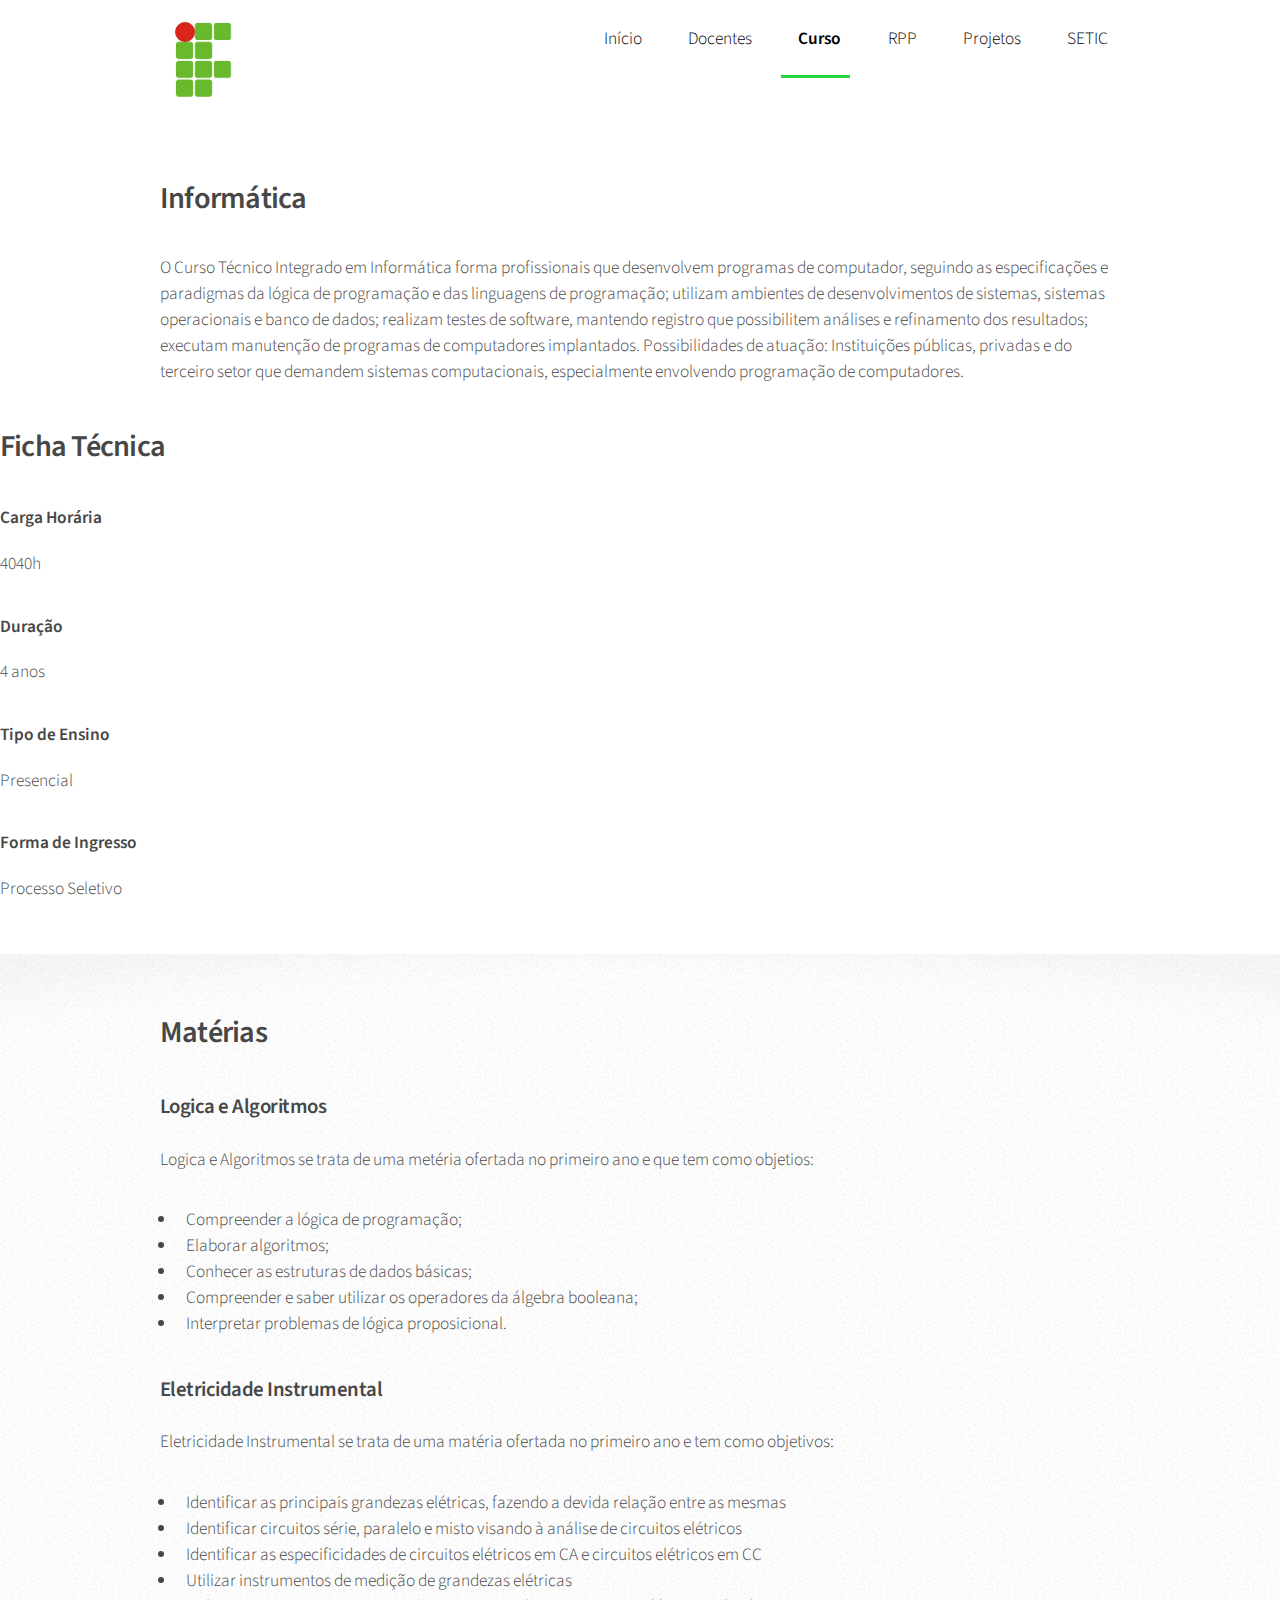
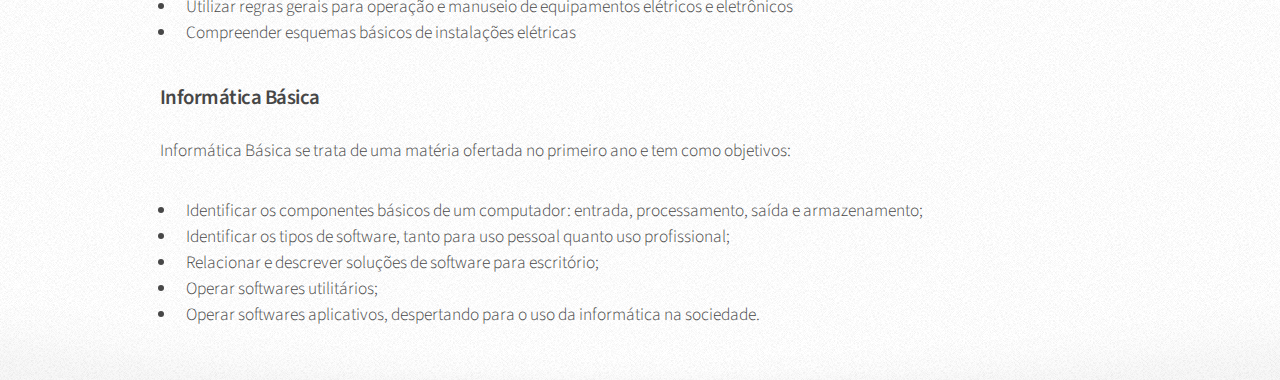
==== commit caf22bb2: "Alterando index" ====
--- a/site info 2/curso.html
+++ b/site info 2/curso.html
@@ -4,7 +4,7 @@
     <meta charset="UTF-8">
     <meta http-equiv="X-UA-Compatible" content="IE=edge">
     <meta name="viewport" content="width=device-width, initial-scale=1.0">
-    <link rel="stylesheet" href="assets/css/mainpaginas.css"/>
+    <link rel="stylesheet" href="assets/css/main.css"/>
     <link rel="shortcut icon" href="images/ifrn.png" type="image/x-icon">
     <title>Curso - IFRN Informática</title>
 </head>
--- a/site info 2/assets/css/main.css
+++ b/site info 2/assets/css/main.css
@@ -0,0 +1,3508 @@
+@import url("fontawesome-all.min.css");
+@import url("https://fonts.googleapis.com/css?family=Source+Sans+Pro:300,300italic,600,600italic");
+
+/*
+	Arcana by HTML5 UP
+	html5up.net | @ajlkn
+	Free for personal and commercial use under the CCA 3.0 license (html5up.net/license)
+*/
+
+html, body, div, span, applet, object,
+iframe, h1, h2, h3, h4, h5, h6, p, blockquote,
+pre, a, abbr, acronym, address, big, cite,
+code, del, dfn, em, img, ins, kbd, q, s, samp,
+small, strike, strong, sub, sup, tt, var, b,
+u, i, center, dl, dt, dd, ol, ul, li, fieldset,
+form, label, legend, table, caption, tbody,
+tfoot, thead, tr, th, td, article, aside,
+canvas, details, embed, figure, figcaption,
+footer, header, hgroup, menu, nav, output, ruby,
+section, summary, time, mark, audio, video {
+	margin: 0;
+	padding: 0;
+	border: 0;
+	font-size: 100%;
+	font: inherit;
+	vertical-align: baseline;}
+
+article, aside, details, figcaption, figure,
+footer, header, hgroup, menu, nav, section {
+	display: block;}
+
+body {
+	line-height: 1;
+}
+
+ol, ul {
+	list-style: none;
+}
+
+blockquote, q {
+	quotes: none;
+}
+
+	blockquote:before, blockquote:after, q:before, q:after {
+		content: '';
+		content: none;
+	}
+
+table {
+	border-collapse: collapse;
+	border-spacing: 0;
+}
+
+body {
+	-webkit-text-size-adjust: none;
+}
+
+mark {
+	background-color: transparent;
+	color: inherit;
+}
+
+input::-moz-focus-inner {
+	border: 0;
+	padding: 0;
+}
+
+input, select, textarea {
+	-moz-appearance: none;
+	-webkit-appearance: none;
+	-ms-appearance: none;
+	appearance: none;
+}
+
+/* Basic */
+
+	html {
+		box-sizing: border-box;
+	}
+
+	*, *:before, *:after {
+		box-sizing: inherit;
+	}
+
+	body {
+		background: #f7f7f7 url("images/bg01.png");
+	}
+
+		body.is-preload *, body.is-preload *:before, body.is-preload *:after {
+			-moz-animation: none !important;
+			-webkit-animation: none !important;
+			-ms-animation: none !important;
+			animation: none !important;
+			-moz-transition: none !important;
+			-webkit-transition: none !important;
+			-ms-transition: none !important;
+			transition: none !important;
+		}
+
+	body, input, select, textarea {
+		color: #474747;
+		font-family: 'Source Sans Pro', sans-serif;
+		font-size: 16pt;
+		font-weight: 300;
+		line-height: 1.65em;
+	}
+
+	a {
+		-moz-transition: color 0.2s ease-in-out, border-color 0.2s ease-in-out, opacity 0.2s ease-in-out;
+		-webkit-transition: color 0.2s ease-in-out, border-color 0.2s ease-in-out, opacity 0.2s ease-in-out;
+		-ms-transition: color 0.2s ease-in-out, border-color 0.2s ease-in-out, opacity 0.2s ease-in-out;
+		transition: color 0.2s ease-in-out, border-color 0.2s ease-in-out, opacity 0.2s ease-in-out;
+		color: #37c0fb;
+		text-decoration: none;
+		border-bottom: dotted 1px;
+	}
+
+		a:hover {
+			color: #2f9e41;
+			border-bottom-color: transparent;
+		}
+
+	strong, b {
+		font-weight: 600;
+	}
+
+	em, i {
+		font-style: italic;
+	}
+
+	p, ul, ol, dl, table, blockquote {
+		margin: 0 0 2em 0;
+	}
+
+	h1, h2, h3, h4, h5, h6 {
+		color: inherit;
+		font-weight: 600;
+		line-height: 1.75em;
+		margin-bottom: 1em;
+	}
+
+		h1 a, h2 a, h3 a, h4 a, h5 a, h6 a {
+			color: inherit;
+			text-decoration: none;
+		}
+
+		h1 em, h2 em, h3 em, h4 em, h5 em, h6 em {
+			font-style: normal;
+			font-weight: 300;
+		}
+
+	h2 {
+		font-size: 1.75em;
+		letter-spacing: -0.025em;
+	}
+
+	h3 {
+		font-size: 1.2em;
+		letter-spacing: -0.025em;
+	}
+
+	sub {
+		font-size: 0.8em;
+		position: relative;
+		top: 0.5em;
+	}
+
+	sup {
+		font-size: 0.8em;
+		position: relative;
+		top: -0.5em;
+	}
+
+	hr {
+		border-top: solid 1px #e0e0e0;
+		border: 0;
+		margin-bottom: 1.5em;
+	}
+
+	blockquote {
+		border-left: solid 0.5em #e0e0e0;
+		font-style: italic;
+		padding: 1em 0 1em 2em;
+	}
+
+/* Container */
+
+	.container {
+		margin: 0 auto;
+		max-width: 100%;
+		width: 1400px;
+	}
+
+		@media screen and (max-width: 1680px) {
+
+			.container {
+				width: 1200px;
+			}
+
+		}
+
+		@media screen and (max-width: 1280px) {
+
+			.container {
+				width: 960px;
+			}
+
+		}
+
+		@media screen and (max-width: 980px) {
+
+			.container {
+				width: 95%;
+			}
+
+		}
+
+		@media screen and (max-width: 840px) {
+
+			.container {
+				width: 95%;
+			}
+
+		}
+
+		@media screen and (max-width: 736px) {
+
+			.container {
+				width: 90%;
+			}
+
+		}
+
+		@media screen and (max-width: 480px) {
+
+			.container {
+				width: 100%;
+			}
+
+		}
+
+/* Row */
+
+	.row {
+		display: flex;
+		flex-wrap: wrap;
+		box-sizing: border-box;
+		align-items: stretch;
+	}
+
+		.row > * {
+			box-sizing: border-box;
+		}
+
+		.row.gtr-uniform > * > :last-child {
+			margin-bottom: 0;
+		}
+
+		.row.aln-left {
+			justify-content: flex-start;
+		}
+
+		.row.aln-center {
+			justify-content: center;
+		}
+
+		.row.aln-right {
+			justify-content: flex-end;
+		}
+
+		.row.aln-top {
+			align-items: flex-start;
+		}
+
+		.row.aln-middle {
+			align-items: center;
+		}
+
+		.row.aln-bottom {
+			align-items: flex-end;
+		}
+
+		.row > .imp {
+			order: -1;
+		}
+
+		.row > .col-1 {
+			width: 8.33333%;
+		}
+
+		.row > .off-1 {
+			margin-left: 8.33333%;
+		}
+
+		.row > .col-2 {
+			width: 16.66667%;
+		}
+
+		.row > .off-2 {
+			margin-left: 16.66667%;
+		}
+
+		.row > .col-3 {
+			width: 25%;
+		}
+
+		.row > .off-3 {
+			margin-left: 25%;
+		}
+
+		.row > .col-4 {
+			width: 33.33333%;
+		}
+
+		.row > .off-4 {
+			margin-left: 33.33333%;
+		}
+
+		.row > .col-5 {
+			width: 41.66667%;
+		}
+
+		.row > .off-5 {
+			margin-left: 41.66667%;
+		}
+
+		.row > .col-6 {
+			width: 50%;
+		}
+
+		.row > .off-6 {
+			margin-left: 50%;
+		}
+
+		.row > .col-7 {
+			width: 58.33333%;
+		}
+
+		.row > .off-7 {
+			margin-left: 58.33333%;
+		}
+
+		.row > .col-8 {
+			width: 66.66667%;
+		}
+
+		.row > .off-8 {
+			margin-left: 66.66667%;
+		}
+
+		.row > .col-9 {
+			width: 75%;
+		}
+
+		.row > .off-9 {
+			margin-left: 75%;
+		}
+
+		.row > .col-10 {
+			width: 83.33333%;
+		}
+
+		.row > .off-10 {
+			margin-left: 83.33333%;
+		}
+
+		.row > .col-11 {
+			width: 91.66667%;
+		}
+
+		.row > .off-11 {
+			margin-left: 91.66667%;
+		}
+
+		.row > .col-12 {
+			width: 100%;
+		}
+
+		.row > .off-12 {
+			margin-left: 100%;
+		}
+
+		.row.gtr-0 {
+			margin-top: 0px;
+			margin-left: 0px;
+		}
+
+			.row.gtr-0 > * {
+				padding: 0px 0 0 0px;
+			}
+
+			.row.gtr-0.gtr-uniform {
+				margin-top: 0px;
+			}
+
+				.row.gtr-0.gtr-uniform > * {
+					padding-top: 0px;
+				}
+
+		.row.gtr-25 {
+			margin-top: -12.5px;
+			margin-left: -12.5px;
+		}
+
+			.row.gtr-25 > * {
+				padding: 12.5px 0 0 12.5px;
+			}
+
+			.row.gtr-25.gtr-uniform {
+				margin-top: -12.5px;
+			}
+
+				.row.gtr-25.gtr-uniform > * {
+					padding-top: 12.5px;
+				}
+
+		.row.gtr-50 {
+			margin-top: -25px;
+			margin-left: -25px;
+		}
+
+			.row.gtr-50 > * {
+				padding: 25px 0 0 25px;
+			}
+
+			.row.gtr-50.gtr-uniform {
+				margin-top: -25px;
+			}
+
+				.row.gtr-50.gtr-uniform > * {
+					padding-top: 25px;
+				}
+
+		.row {
+			margin-top: -50px;
+			margin-left: -50px;
+		}
+
+			.row > * {
+				padding: 50px 0 0 50px;
+			}
+
+			.row.gtr-uniform {
+				margin-top: -50px;
+			}
+
+				.row.gtr-uniform > * {
+					padding-top: 50px;
+				}
+
+		.row.gtr-150 {
+			margin-top: -75px;
+			margin-left: -75px;
+		}
+
+			.row.gtr-150 > * {
+				padding: 75px 0 0 75px;
+			}
+
+			.row.gtr-150.gtr-uniform {
+				margin-top: -75px;
+			}
+
+				.row.gtr-150.gtr-uniform > * {
+					padding-top: 75px;
+				}
+
+		.row.gtr-200 {
+			margin-top: -100px;
+			margin-left: -100px;
+		}
+
+			.row.gtr-200 > * {
+				padding: 100px 0 0 100px;
+			}
+
+			.row.gtr-200.gtr-uniform {
+				margin-top: -100px;
+			}
+
+				.row.gtr-200.gtr-uniform > * {
+					padding-top: 100px;
+				}
+
+		@media screen and (max-width: 1680px) {
+
+			.row {
+				display: flex;
+				flex-wrap: wrap;
+				box-sizing: border-box;
+				align-items: stretch;
+			}
+
+				.row > * {
+					box-sizing: border-box;
+				}
+
+				.row.gtr-uniform > * > :last-child {
+					margin-bottom: 0;
+				}
+
+				.row.aln-left {
+					justify-content: flex-start;
+				}
+
+				.row.aln-center {
+					justify-content: center;
+				}
+
+				.row.aln-right {
+					justify-content: flex-end;
+				}
+
+				.row.aln-top {
+					align-items: flex-start;
+				}
+
+				.row.aln-middle {
+					align-items: center;
+				}
+
+				.row.aln-bottom {
+					align-items: flex-end;
+				}
+
+				.row > .imp-wide {
+					order: -1;
+				}
+
+				.row > .col-1-wide {
+					width: 8.33333%;
+				}
+
+				.row > .off-1-wide {
+					margin-left: 8.33333%;
+				}
+
+				.row > .col-2-wide {
+					width: 16.66667%;
+				}
+
+				.row > .off-2-wide {
+					margin-left: 16.66667%;
+				}
+
+				.row > .col-3-wide {
+					width: 25%;
+				}
+
+				.row > .off-3-wide {
+					margin-left: 25%;
+				}
+
+				.row > .col-4-wide {
+					width: 33.33333%;
+				}
+
+				.row > .off-4-wide {
+					margin-left: 33.33333%;
+				}
+
+				.row > .col-5-wide {
+					width: 41.66667%;
+				}
+
+				.row > .off-5-wide {
+					margin-left: 41.66667%;
+				}
+
+				.row > .col-6-wide {
+					width: 50%;
+				}
+
+				.row > .off-6-wide {
+					margin-left: 50%;
+				}
+
+				.row > .col-7-wide {
+					width: 58.33333%;
+				}
+
+				.row > .off-7-wide {
+					margin-left: 58.33333%;
+				}
+
+				.row > .col-8-wide {
+					width: 66.66667%;
+				}
+
+				.row > .off-8-wide {
+					margin-left: 66.66667%;
+				}
+
+				.row > .col-9-wide {
+					width: 75%;
+				}
+
+				.row > .off-9-wide {
+					margin-left: 75%;
+				}
+
+				.row > .col-10-wide {
+					width: 83.33333%;
+				}
+
+				.row > .off-10-wide {
+					margin-left: 83.33333%;
+				}
+
+				.row > .col-11-wide {
+					width: 91.66667%;
+				}
+
+				.row > .off-11-wide {
+					margin-left: 91.66667%;
+				}
+
+				.row > .col-12-wide {
+					width: 100%;
+				}
+
+				.row > .off-12-wide {
+					margin-left: 100%;
+				}
+
+				.row.gtr-0 {
+					margin-top: 0px;
+					margin-left: 0px;
+				}
+
+					.row.gtr-0 > * {
+						padding: 0px 0 0 0px;
+					}
+
+					.row.gtr-0.gtr-uniform {
+						margin-top: 0px;
+					}
+
+						.row.gtr-0.gtr-uniform > * {
+							padding-top: 0px;
+						}
+
+				.row.gtr-25 {
+					margin-top: -10px;
+					margin-left: -10px;
+				}
+
+					.row.gtr-25 > * {
+						padding: 10px 0 0 10px;
+					}
+
+					.row.gtr-25.gtr-uniform {
+						margin-top: -10px;
+					}
+
+						.row.gtr-25.gtr-uniform > * {
+							padding-top: 10px;
+						}
+
+				.row.gtr-50 {
+					margin-top: -20px;
+					margin-left: -20px;
+				}
+
+					.row.gtr-50 > * {
+						padding: 20px 0 0 20px;
+					}
+
+					.row.gtr-50.gtr-uniform {
+						margin-top: -20px;
+					}
+
+						.row.gtr-50.gtr-uniform > * {
+							padding-top: 20px;
+						}
+
+				.row {
+					margin-top: -40px;
+					margin-left: -40px;
+				}
+
+					.row > * {
+						padding: 40px 0 0 40px;
+					}
+
+					.row.gtr-uniform {
+						margin-top: -40px;
+					}
+
+						.row.gtr-uniform > * {
+							padding-top: 40px;
+						}
+
+				.row.gtr-150 {
+					margin-top: -60px;
+					margin-left: -60px;
+				}
+
+					.row.gtr-150 > * {
+						padding: 60px 0 0 60px;
+					}
+
+					.row.gtr-150.gtr-uniform {
+						margin-top: -60px;
+					}
+
+						.row.gtr-150.gtr-uniform > * {
+							padding-top: 60px;
+						}
+
+				.row.gtr-200 {
+					margin-top: -80px;
+					margin-left: -80px;
+				}
+
+					.row.gtr-200 > * {
+						padding: 80px 0 0 80px;
+					}
+
+					.row.gtr-200.gtr-uniform {
+						margin-top: -80px;
+					}
+
+						.row.gtr-200.gtr-uniform > * {
+							padding-top: 80px;
+						}
+
+		}
+
+		@media screen and (max-width: 1280px) {
+
+			.row {
+				display: flex;
+				flex-wrap: wrap;
+				box-sizing: border-box;
+				align-items: stretch;
+			}
+
+				.row > * {
+					box-sizing: border-box;
+				}
+
+				.row.gtr-uniform > * > :last-child {
+					margin-bottom: 0;
+				}
+
+				.row.aln-left {
+					justify-content: flex-start;
+				}
+
+				.row.aln-center {
+					justify-content: center;
+				}
+
+				.row.aln-right {
+					justify-content: flex-end;
+				}
+
+				.row.aln-top {
+					align-items: flex-start;
+				}
+
+				.row.aln-middle {
+					align-items: center;
+				}
+
+				.row.aln-bottom {
+					align-items: flex-end;
+				}
+
+				.row > .imp-normal {
+					order: -1;
+				}
+
+				.row > .col-1-normal {
+					width: 8.33333%;
+				}
+
+				.row > .off-1-normal {
+					margin-left: 8.33333%;
+				}
+
+				.row > .col-2-normal {
+					width: 16.66667%;
+				}
+
+				.row > .off-2-normal {
+					margin-left: 16.66667%;
+				}
+
+				.row > .col-3-normal {
+					width: 25%;
+				}
+
+				.row > .off-3-normal {
+					margin-left: 25%;
+				}
+
+				.row > .col-4-normal {
+					width: 33.33333%;
+				}
+
+				.row > .off-4-normal {
+					margin-left: 33.33333%;
+				}
+
+				.row > .col-5-normal {
+					width: 41.66667%;
+				}
+
+				.row > .off-5-normal {
+					margin-left: 41.66667%;
+				}
+
+				.row > .col-6-normal {
+					width: 50%;
+				}
+
+				.row > .off-6-normal {
+					margin-left: 50%;
+				}
+
+				.row > .col-7-normal {
+					width: 58.33333%;
+				}
+
+				.row > .off-7-normal {
+					margin-left: 58.33333%;
+				}
+
+				.row > .col-8-normal {
+					width: 66.66667%;
+				}
+
+				.row > .off-8-normal {
+					margin-left: 66.66667%;
+				}
+
+				.row > .col-9-normal {
+					width: 75%;
+				}
+
+				.row > .off-9-normal {
+					margin-left: 75%;
+				}
+
+				.row > .col-10-normal {
+					width: 83.33333%;
+				}
+
+				.row > .off-10-normal {
+					margin-left: 83.33333%;
+				}
+
+				.row > .col-11-normal {
+					width: 91.66667%;
+				}
+
+				.row > .off-11-normal {
+					margin-left: 91.66667%;
+				}
+
+				.row > .col-12-normal {
+					width: 100%;
+				}
+
+				.row > .off-12-normal {
+					margin-left: 100%;
+				}
+
+				.row.gtr-0 {
+					margin-top: 0px;
+					margin-left: 0px;
+				}
+
+					.row.gtr-0 > * {
+						padding: 0px 0 0 0px;
+					}
+
+					.row.gtr-0.gtr-uniform {
+						margin-top: 0px;
+					}
+
+						.row.gtr-0.gtr-uniform > * {
+							padding-top: 0px;
+						}
+
+				.row.gtr-25 {
+					margin-top: -7.5px;
+					margin-left: -7.5px;
+				}
+
+					.row.gtr-25 > * {
+						padding: 7.5px 0 0 7.5px;
+					}
+
+					.row.gtr-25.gtr-uniform {
+						margin-top: -7.5px;
+					}
+
+						.row.gtr-25.gtr-uniform > * {
+							padding-top: 7.5px;
+						}
+
+				.row.gtr-50 {
+					margin-top: -15px;
+					margin-left: -15px;
+				}
+
+					.row.gtr-50 > * {
+						padding: 15px 0 0 15px;
+					}
+
+					.row.gtr-50.gtr-uniform {
+						margin-top: -15px;
+					}
+
+						.row.gtr-50.gtr-uniform > * {
+							padding-top: 15px;
+						}
+
+				.row {
+					margin-top: -30px;
+					margin-left: -30px;
+				}
+
+					.row > * {
+						padding: 30px 0 0 30px;
+					}
+
+					.row.gtr-uniform {
+						margin-top: -30px;
+					}
+
+						.row.gtr-uniform > * {
+							padding-top: 30px;
+						}
+
+				.row.gtr-150 {
+					margin-top: -45px;
+					margin-left: -45px;
+				}
+
+					.row.gtr-150 > * {
+						padding: 45px 0 0 45px;
+					}
+
+					.row.gtr-150.gtr-uniform {
+						margin-top: -45px;
+					}
+
+						.row.gtr-150.gtr-uniform > * {
+							padding-top: 45px;
+						}
+
+				.row.gtr-200 {
+					margin-top: -60px;
+					margin-left: -60px;
+				}
+
+					.row.gtr-200 > * {
+						padding: 60px 0 0 60px;
+					}
+
+					.row.gtr-200.gtr-uniform {
+						margin-top: -60px;
+					}
+
+						.row.gtr-200.gtr-uniform > * {
+							padding-top: 60px;
+						}
+
+		}
+
+		@media screen and (max-width: 980px) {
+
+			.row {
+				display: flex;
+				flex-wrap: wrap;
+				box-sizing: border-box;
+				align-items: stretch;
+			}
+
+				.row > * {
+					box-sizing: border-box;
+				}
+
+				.row.gtr-uniform > * > :last-child {
+					margin-bottom: 0;
+				}
+
+				.row.aln-left {
+					justify-content: flex-start;
+				}
+
+				.row.aln-center {
+					justify-content: center;
+				}
+
+				.row.aln-right {
+					justify-content: flex-end;
+				}
+
+				.row.aln-top {
+					align-items: flex-start;
+				}
+
+				.row.aln-middle {
+					align-items: center;
+				}
+
+				.row.aln-bottom {
+					align-items: flex-end;
+				}
+
+				.row > .imp-narrow {
+					order: -1;
+				}
+
+				.row > .col-1-narrow {
+					width: 8.33333%;
+				}
+
+				.row > .off-1-narrow {
+					margin-left: 8.33333%;
+				}
+
+				.row > .col-2-narrow {
+					width: 16.66667%;
+				}
+
+				.row > .off-2-narrow {
+					margin-left: 16.66667%;
+				}
+
+				.row > .col-3-narrow {
+					width: 25%;
+				}
+
+				.row > .off-3-narrow {
+					margin-left: 25%;
+				}
+
+				.row > .col-4-narrow {
+					width: 33.33333%;
+				}
+
+				.row > .off-4-narrow {
+					margin-left: 33.33333%;
+				}
+
+				.row > .col-5-narrow {
+					width: 41.66667%;
+				}
+
+				.row > .off-5-narrow {
+					margin-left: 41.66667%;
+				}
+
+				.row > .col-6-narrow {
+					width: 50%;
+				}
+
+				.row > .off-6-narrow {
+					margin-left: 50%;
+				}
+
+				.row > .col-7-narrow {
+					width: 58.33333%;
+				}
+
+				.row > .off-7-narrow {
+					margin-left: 58.33333%;
+				}
+
+				.row > .col-8-narrow {
+					width: 66.66667%;
+				}
+
+				.row > .off-8-narrow {
+					margin-left: 66.66667%;
+				}
+
+				.row > .col-9-narrow {
+					width: 75%;
+				}
+
+				.row > .off-9-narrow {
+					margin-left: 75%;
+				}
+
+				.row > .col-10-narrow {
+					width: 83.33333%;
+				}
+
+				.row > .off-10-narrow {
+					margin-left: 83.33333%;
+				}
+
+				.row > .col-11-narrow {
+					width: 91.66667%;
+				}
+
+				.row > .off-11-narrow {
+					margin-left: 91.66667%;
+				}
+
+				.row > .col-12-narrow {
+					width: 100%;
+				}
+
+				.row > .off-12-narrow {
+					margin-left: 100%;
+				}
+
+				.row.gtr-0 {
+					margin-top: 0px;
+					margin-left: 0px;
+				}
+
+					.row.gtr-0 > * {
+						padding: 0px 0 0 0px;
+					}
+
+					.row.gtr-0.gtr-uniform {
+						margin-top: 0px;
+					}
+
+						.row.gtr-0.gtr-uniform > * {
+							padding-top: 0px;
+						}
+
+				.row.gtr-25 {
+					margin-top: -7.5px;
+					margin-left: -7.5px;
+				}
+
+					.row.gtr-25 > * {
+						padding: 7.5px 0 0 7.5px;
+					}
+
+					.row.gtr-25.gtr-uniform {
+						margin-top: -7.5px;
+					}
+
+						.row.gtr-25.gtr-uniform > * {
+							padding-top: 7.5px;
+						}
+
+				.row.gtr-50 {
+					margin-top: -15px;
+					margin-left: -15px;
+				}
+
+					.row.gtr-50 > * {
+						padding: 15px 0 0 15px;
+					}
+
+					.row.gtr-50.gtr-uniform {
+						margin-top: -15px;
+					}
+
+						.row.gtr-50.gtr-uniform > * {
+							padding-top: 15px;
+						}
+
+				.row {
+					margin-top: -30px;
+					margin-left: -30px;
+				}
+
+					.row > * {
+						padding: 30px 0 0 30px;
+					}
+
+					.row.gtr-uniform {
+						margin-top: -30px;
+					}
+
+						.row.gtr-uniform > * {
+							padding-top: 30px;
+						}
+
+				.row.gtr-150 {
+					margin-top: -45px;
+					margin-left: -45px;
+				}
+
+					.row.gtr-150 > * {
+						padding: 45px 0 0 45px;
+					}
+
+					.row.gtr-150.gtr-uniform {
+						margin-top: -45px;
+					}
+
+						.row.gtr-150.gtr-uniform > * {
+							padding-top: 45px;
+						}
+
+				.row.gtr-200 {
+					margin-top: -60px;
+					margin-left: -60px;
+				}
+
+					.row.gtr-200 > * {
+						padding: 60px 0 0 60px;
+					}
+
+					.row.gtr-200.gtr-uniform {
+						margin-top: -60px;
+					}
+
+						.row.gtr-200.gtr-uniform > * {
+							padding-top: 60px;
+						}
+
+		}
+
+		@media screen and (max-width: 840px) {
+
+			.row {
+				display: flex;
+				flex-wrap: wrap;
+				box-sizing: border-box;
+				align-items: stretch;
+			}
+
+				.row > * {
+					box-sizing: border-box;
+				}
+
+				.row.gtr-uniform > * > :last-child {
+					margin-bottom: 0;
+				}
+
+				.row.aln-left {
+					justify-content: flex-start;
+				}
+
+				.row.aln-center {
+					justify-content: center;
+				}
+
+				.row.aln-right {
+					justify-content: flex-end;
+				}
+
+				.row.aln-top {
+					align-items: flex-start;
+				}
+
+				.row.aln-middle {
+					align-items: center;
+				}
+
+				.row.aln-bottom {
+					align-items: flex-end;
+				}
+
+				.row > .imp-narrower {
+					order: -1;
+				}
+
+				.row > .col-1-narrower {
+					width: 8.33333%;
+				}
+
+				.row > .off-1-narrower {
+					margin-left: 8.33333%;
+				}
+
+				.row > .col-2-narrower {
+					width: 16.66667%;
+				}
+
+				.row > .off-2-narrower {
+					margin-left: 16.66667%;
+				}
+
+				.row > .col-3-narrower {
+					width: 25%;
+				}
+
+				.row > .off-3-narrower {
+					margin-left: 25%;
+				}
+
+				.row > .col-4-narrower {
+					width: 33.33333%;
+				}
+
+				.row > .off-4-narrower {
+					margin-left: 33.33333%;
+				}
+
+				.row > .col-5-narrower {
+					width: 41.66667%;
+				}
+
+				.row > .off-5-narrower {
+					margin-left: 41.66667%;
+				}
+
+				.row > .col-6-narrower {
+					width: 50%;
+				}
+
+				.row > .off-6-narrower {
+					margin-left: 50%;
+				}
+
+				.row > .col-7-narrower {
+					width: 58.33333%;
+				}
+
+				.row > .off-7-narrower {
+					margin-left: 58.33333%;
+				}
+
+				.row > .col-8-narrower {
+					width: 66.66667%;
+				}
+
+				.row > .off-8-narrower {
+					margin-left: 66.66667%;
+				}
+
+				.row > .col-9-narrower {
+					width: 75%;
+				}
+
+				.row > .off-9-narrower {
+					margin-left: 75%;
+				}
+
+				.row > .col-10-narrower {
+					width: 83.33333%;
+				}
+
+				.row > .off-10-narrower {
+					margin-left: 83.33333%;
+				}
+
+				.row > .col-11-narrower {
+					width: 91.66667%;
+				}
+
+				.row > .off-11-narrower {
+					margin-left: 91.66667%;
+				}
+
+				.row > .col-12-narrower {
+					width: 100%;
+				}
+
+				.row > .off-12-narrower {
+					margin-left: 100%;
+				}
+
+				.row.gtr-0 {
+					margin-top: 0px;
+					margin-left: 0px;
+				}
+
+					.row.gtr-0 > * {
+						padding: 0px 0 0 0px;
+					}
+
+					.row.gtr-0.gtr-uniform {
+						margin-top: 0px;
+					}
+
+						.row.gtr-0.gtr-uniform > * {
+							padding-top: 0px;
+						}
+
+				.row.gtr-25 {
+					margin-top: -7.5px;
+					margin-left: -7.5px;
+				}
+
+					.row.gtr-25 > * {
+						padding: 7.5px 0 0 7.5px;
+					}
+
+					.row.gtr-25.gtr-uniform {
+						margin-top: -7.5px;
+					}
+
+						.row.gtr-25.gtr-uniform > * {
+							padding-top: 7.5px;
+						}
+
+				.row.gtr-50 {
+					margin-top: -15px;
+					margin-left: -15px;
+				}
+
+					.row.gtr-50 > * {
+						padding: 15px 0 0 15px;
+					}
+
+					.row.gtr-50.gtr-uniform {
+						margin-top: -15px;
+					}
+
+						.row.gtr-50.gtr-uniform > * {
+							padding-top: 15px;
+						}
+
+				.row {
+					margin-top: -30px;
+					margin-left: -30px;
+				}
+
+					.row > * {
+						padding: 30px 0 0 30px;
+					}
+
+					.row.gtr-uniform {
+						margin-top: -30px;
+					}
+
+						.row.gtr-uniform > * {
+							padding-top: 30px;
+						}
+
+				.row.gtr-150 {
+					margin-top: -45px;
+					margin-left: -45px;
+				}
+
+					.row.gtr-150 > * {
+						padding: 45px 0 0 45px;
+					}
+
+					.row.gtr-150.gtr-uniform {
+						margin-top: -45px;
+					}
+
+						.row.gtr-150.gtr-uniform > * {
+							padding-top: 45px;
+						}
+
+				.row.gtr-200 {
+					margin-top: -60px;
+					margin-left: -60px;
+				}
+
+					.row.gtr-200 > * {
+						padding: 60px 0 0 60px;
+					}
+
+					.row.gtr-200.gtr-uniform {
+						margin-top: -60px;
+					}
+
+						.row.gtr-200.gtr-uniform > * {
+							padding-top: 60px;
+						}
+
+		}
+
+		@media screen and (max-width: 736px) {
+
+			.row {
+				display: flex;
+				flex-wrap: wrap;
+				box-sizing: border-box;
+				align-items: stretch;
+			}
+
+				.row > * {
+					box-sizing: border-box;
+				}
+
+				.row.gtr-uniform > * > :last-child {
+					margin-bottom: 0;
+				}
+
+				.row.aln-left {
+					justify-content: flex-start;
+				}
+
+				.row.aln-center {
+					justify-content: center;
+				}
+
+				.row.aln-right {
+					justify-content: flex-end;
+				}
+
+				.row.aln-top {
+					align-items: flex-start;
+				}
+
+				.row.aln-middle {
+					align-items: center;
+				}
+
+				.row.aln-bottom {
+					align-items: flex-end;
+				}
+
+				.row > .imp-mobile {
+					order: -1;
+				}
+
+				.row > .col-1-mobile {
+					width: 8.33333%;
+				}
+
+				.row > .off-1-mobile {
+					margin-left: 8.33333%;
+				}
+
+				.row > .col-2-mobile {
+					width: 16.66667%;
+				}
+
+				.row > .off-2-mobile {
+					margin-left: 16.66667%;
+				}
+
+				.row > .col-3-mobile {
+					width: 25%;
+				}
+
+				.row > .off-3-mobile {
+					margin-left: 25%;
+				}
+
+				.row > .col-4-mobile {
+					width: 33.33333%;
+				}
+
+				.row > .off-4-mobile {
+					margin-left: 33.33333%;
+				}
+
+				.row > .col-5-mobile {
+					width: 41.66667%;
+				}
+
+				.row > .off-5-mobile {
+					margin-left: 41.66667%;
+				}
+
+				.row > .col-6-mobile {
+					width: 50%;
+				}
+
+				.row > .off-6-mobile {
+					margin-left: 50%;
+				}
+
+				.row > .col-7-mobile {
+					width: 58.33333%;
+				}
+
+				.row > .off-7-mobile {
+					margin-left: 58.33333%;
+				}
+
+				.row > .col-8-mobile {
+					width: 66.66667%;
+				}
+
+				.row > .off-8-mobile {
+					margin-left: 66.66667%;
+				}
+
+				.row > .col-9-mobile {
+					width: 75%;
+				}
+
+				.row > .off-9-mobile {
+					margin-left: 75%;
+				}
+
+				.row > .col-10-mobile {
+					width: 83.33333%;
+				}
+
+				.row > .off-10-mobile {
+					margin-left: 83.33333%;
+				}
+
+				.row > .col-11-mobile {
+					width: 91.66667%;
+				}
+
+				.row > .off-11-mobile {
+					margin-left: 91.66667%;
+				}
+
+				.row > .col-12-mobile {
+					width: 100%;
+				}
+
+				.row > .off-12-mobile {
+					margin-left: 100%;
+				}
+
+				.row.gtr-0 {
+					margin-top: 0px;
+					margin-left: 0px;
+				}
+
+					.row.gtr-0 > * {
+						padding: 0px 0 0 0px;
+					}
+
+					.row.gtr-0.gtr-uniform {
+						margin-top: 0px;
+					}
+
+						.row.gtr-0.gtr-uniform > * {
+							padding-top: 0px;
+						}
+
+				.row.gtr-25 {
+					margin-top: -5px;
+					margin-left: -5px;
+				}
+
+					.row.gtr-25 > * {
+						padding: 5px 0 0 5px;
+					}
+
+					.row.gtr-25.gtr-uniform {
+						margin-top: -5px;
+					}
+
+						.row.gtr-25.gtr-uniform > * {
+							padding-top: 5px;
+						}
+
+				.row.gtr-50 {
+					margin-top: -10px;
+					margin-left: -10px;
+				}
+
+					.row.gtr-50 > * {
+						padding: 10px 0 0 10px;
+					}
+
+					.row.gtr-50.gtr-uniform {
+						margin-top: -10px;
+					}
+
+						.row.gtr-50.gtr-uniform > * {
+							padding-top: 10px;
+						}
+
+				.row {
+					margin-top: -20px;
+					margin-left: -20px;
+				}
+
+					.row > * {
+						padding: 20px 0 0 20px;
+					}
+
+					.row.gtr-uniform {
+						margin-top: -20px;
+					}
+
+						.row.gtr-uniform > * {
+							padding-top: 20px;
+						}
+
+				.row.gtr-150 {
+					margin-top: -30px;
+					margin-left: -30px;
+				}
+
+					.row.gtr-150 > * {
+						padding: 30px 0 0 30px;
+					}
+
+					.row.gtr-150.gtr-uniform {
+						margin-top: -30px;
+					}
+
+						.row.gtr-150.gtr-uniform > * {
+							padding-top: 30px;
+						}
+
+				.row.gtr-200 {
+					margin-top: -40px;
+					margin-left: -40px;
+				}
+
+					.row.gtr-200 > * {
+						padding: 40px 0 0 40px;
+					}
+
+					.row.gtr-200.gtr-uniform {
+						margin-top: -40px;
+					}
+
+						.row.gtr-200.gtr-uniform > * {
+							padding-top: 40px;
+						}
+
+		}
+
+		@media screen and (max-width: 480px) {
+
+			.row {
+				display: flex;
+				flex-wrap: wrap;
+				box-sizing: border-box;
+				align-items: stretch;
+			}
+
+				.row > * {
+					box-sizing: border-box;
+				}
+
+				.row.gtr-uniform > * > :last-child {
+					margin-bottom: 0;
+				}
+
+				.row.aln-left {
+					justify-content: flex-start;
+				}
+
+				.row.aln-center {
+					justify-content: center;
+				}
+
+				.row.aln-right {
+					justify-content: flex-end;
+				}
+
+				.row.aln-top {
+					align-items: flex-start;
+				}
+
+				.row.aln-middle {
+					align-items: center;
+				}
+
+				.row.aln-bottom {
+					align-items: flex-end;
+				}
+
+				.row > .imp-mobilep {
+					order: -1;
+				}
+
+				.row > .col-1-mobilep {
+					width: 8.33333%;
+				}
+
+				.row > .off-1-mobilep {
+					margin-left: 8.33333%;
+				}
+
+				.row > .col-2-mobilep {
+					width: 16.66667%;
+				}
+
+				.row > .off-2-mobilep {
+					margin-left: 16.66667%;
+				}
+
+				.row > .col-3-mobilep {
+					width: 25%;
+				}
+
+				.row > .off-3-mobilep {
+					margin-left: 25%;
+				}
+
+				.row > .col-4-mobilep {
+					width: 33.33333%;
+				}
+
+				.row > .off-4-mobilep {
+					margin-left: 33.33333%;
+				}
+
+				.row > .col-5-mobilep {
+					width: 41.66667%;
+				}
+
+				.row > .off-5-mobilep {
+					margin-left: 41.66667%;
+				}
+
+				.row > .col-6-mobilep {
+					width: 50%;
+				}
+
+				.row > .off-6-mobilep {
+					margin-left: 50%;
+				}
+
+				.row > .col-7-mobilep {
+					width: 58.33333%;
+				}
+
+				.row > .off-7-mobilep {
+					margin-left: 58.33333%;
+				}
+
+				.row > .col-8-mobilep {
+					width: 66.66667%;
+				}
+
+				.row > .off-8-mobilep {
+					margin-left: 66.66667%;
+				}
+
+				.row > .col-9-mobilep {
+					width: 75%;
+				}
+
+				.row > .off-9-mobilep {
+					margin-left: 75%;
+				}
+
+				.row > .col-10-mobilep {
+					width: 83.33333%;
+				}
+
+				.row > .off-10-mobilep {
+					margin-left: 83.33333%;
+				}
+
+				.row > .col-11-mobilep {
+					width: 91.66667%;
+				}
+
+				.row > .off-11-mobilep {
+					margin-left: 91.66667%;
+				}
+
+				.row > .col-12-mobilep {
+					width: 100%;
+				}
+
+				.row > .off-12-mobilep {
+					margin-left: 100%;
+				}
+
+				.row.gtr-0 {
+					margin-top: 0px;
+					margin-left: 0px;
+				}
+
+					.row.gtr-0 > * {
+						padding: 0px 0 0 0px;
+					}
+
+					.row.gtr-0.gtr-uniform {
+						margin-top: 0px;
+					}
+
+						.row.gtr-0.gtr-uniform > * {
+							padding-top: 0px;
+						}
+
+				.row.gtr-25 {
+					margin-top: -5px;
+					margin-left: -5px;
+				}
+
+					.row.gtr-25 > * {
+						padding: 5px 0 0 5px;
+					}
+
+					.row.gtr-25.gtr-uniform {
+						margin-top: -5px;
+					}
+
+						.row.gtr-25.gtr-uniform > * {
+							padding-top: 5px;
+						}
+
+				.row.gtr-50 {
+					margin-top: -10px;
+					margin-left: -10px;
+				}
+
+					.row.gtr-50 > * {
+						padding: 10px 0 0 10px;
+					}
+
+					.row.gtr-50.gtr-uniform {
+						margin-top: -10px;
+					}
+
+						.row.gtr-50.gtr-uniform > * {
+							padding-top: 10px;
+						}
+
+				.row {
+					margin-top: -20px;
+					margin-left: -20px;
+				}
+
+					.row > * {
+						padding: 20px 0 0 20px;
+					}
+
+					.row.gtr-uniform {
+						margin-top: -20px;
+					}
+
+						.row.gtr-uniform > * {
+							padding-top: 20px;
+						}
+
+				.row.gtr-150 {
+					margin-top: -30px;
+					margin-left: -30px;
+				}
+
+					.row.gtr-150 > * {
+						padding: 30px 0 0 30px;
+					}
+
+					.row.gtr-150.gtr-uniform {
+						margin-top: -30px;
+					}
+
+						.row.gtr-150.gtr-uniform > * {
+							padding-top: 30px;
+						}
+
+				.row.gtr-200 {
+					margin-top: -40px;
+					margin-left: -40px;
+				}
+
+					.row.gtr-200 > * {
+						padding: 40px 0 0 40px;
+					}
+
+					.row.gtr-200.gtr-uniform {
+						margin-top: -40px;
+					}
+
+						.row.gtr-200.gtr-uniform > * {
+							padding-top: 40px;
+						}
+
+		}
+
+/* Section/Article */
+
+	section.special, article.special {
+		text-align: center;
+	}
+
+	header p {
+		color: #999;
+		font-size: 1.25em;
+		position: relative;
+		margin-top: -1.25em;
+		margin-bottom: 2.25em;
+	}
+
+	header.major {
+		text-align: center;
+		margin: 0 0 2em 0;
+	}
+
+		header.major h2 {
+			font-size: 2.25em;
+		}
+
+		header.major p {
+			position: relative;
+			border-top: solid 1px #e0e0e0;
+			padding: 1em 0 0 0;
+			margin: 0;
+			top: -1em;
+			font-size: 1.5em;
+			letter-spacing: -0.025em;
+		}
+
+	footer {
+		margin: 0 0 3em 0;
+	}
+
+		footer > :last-child {
+			margin-bottom: 0;
+		}
+
+		footer.major {
+			padding-top: 3em;
+		}
+
+/* Form */
+
+	input[type="text"],
+	input[type="password"],
+	input[type="email"],
+	textarea {
+		-moz-appearance: none;
+		-webkit-appearance: none;
+		-ms-appearance: none;
+		appearance: none;
+		-moz-transition: border-color 0.2s ease-in-out;
+		-webkit-transition: border-color 0.2s ease-in-out;
+		-ms-transition: border-color 0.2s ease-in-out;
+		transition: border-color 0.2s ease-in-out;
+		background: #fff;
+		border: solid 1px #e0e0e0;
+		border-radius: 5px;
+		color: inherit;
+		display: block;
+		outline: 0;
+		padding: 0.75em;
+		text-decoration: none;
+		width: 100%;
+	}
+
+		input[type="text"]:focus,
+		input[type="password"]:focus,
+		input[type="email"]:focus,
+		textarea:focus {
+			border-color: #37c0fb;
+		}
+
+	input[type="text"],
+	input[type="password"],
+	input[type="email"] {
+		line-height: 1em;
+	}
+
+	label {
+		display: block;
+		color: inherit;
+		font-weight: 600;
+		line-height: 1.75em;
+		margin-bottom: 0.5em;
+	}
+
+	::-webkit-input-placeholder {
+		color: #999;
+		position: relative;
+		top: 3px;
+	}
+
+	:-moz-placeholder {
+		color: #999;
+	}
+
+	::-moz-placeholder {
+		color: #999;
+	}
+
+	:-ms-input-placeholder {
+		color: #999;
+	}
+
+/* Image */
+
+	.image {
+		border: 0;
+		display: inline-block;
+		position: relative;
+		border-radius: 5px;
+	}
+
+		.image img {
+			display: block;
+			border-radius: 5px;
+		}
+
+		.image.left {
+			display: block;
+			float: left;
+			margin: 0 2em 2em 0;
+			position: relative;
+			top: 0.25em;
+		}
+
+			.image.left img {
+				display: block;
+				width: 100%;
+			}
+
+		.image.fit {
+			display: block;
+		}
+
+			.image.fit img {
+				display: block;
+				width: 100%;
+			}
+
+		.image.featured {
+			display: block;
+			margin: 0 0 2em 0;
+		}
+
+			.image.featured img {
+				display: block;
+				width: 100%;
+			}
+
+/* Icon */
+
+	.icon {
+		text-decoration: none;
+		position: relative;
+		text-decoration: none;
+	}
+
+		.icon:before {
+			-moz-osx-font-smoothing: grayscale;
+			-webkit-font-smoothing: antialiased;
+			display: inline-block;
+			font-style: normal;
+			font-variant: normal;
+			text-rendering: auto;
+			line-height: 1;
+			text-transform: none !important;
+			font-family: 'Font Awesome 5 Free';
+			font-weight: 400;
+		}
+
+		.icon > .label {
+			display: none;
+		}
+
+		.icon:before {
+			line-height: inherit;
+		}
+
+		.icon.solid:before {
+			font-weight: 900;
+		}
+
+		.icon.brands:before {
+			font-family: 'Font Awesome 5 Brands';
+		}
+
+		.icon.major {
+			text-align: center;
+			cursor: default;
+			background-color: #37c0fb;
+			background-image: -moz-linear-gradient(top, rgba(0,0,0,0), rgba(0,0,0,0.15)), url("images/bg01.png");
+			background-image: -webkit-linear-gradient(top, rgba(0,0,0,0), rgba(0,0,0,0.15)), url("images/bg01.png");
+			background-image: -ms-linear-gradient(top, rgba(0,0,0,0), rgba(0,0,0,0.15)), url("images/bg01.png");
+			background-image: linear-gradient(top, rgba(0,0,0,0), rgba(0,0,0,0.15)), url("images/bg01.png");
+			color: #fff;
+			border-radius: 100%;
+			display: inline-block;
+			width: 5em;
+			height: 5em;
+			line-height: 5em;
+			box-shadow: 0 0 0 7px white, 0 0 0 8px #e0e0e0;
+			margin: 0 0 2em 0;
+		}
+
+			.icon.major:before {
+				font-size: 36px;
+			}
+
+/* Lists */
+
+	ol {
+		list-style: decimal;
+		padding-left: 1.25em;
+	}
+
+		ol li {
+			padding-left: 0.25em;
+		}
+
+	ul {
+		list-style: disc;
+		padding-left: 1em;
+	}
+
+		ul li {
+			padding-left: 0.5em;
+		}
+
+/* Links */
+
+	ul.links {
+		list-style: none;
+		padding-left: 0;
+	}
+
+		ul.links li {
+			line-height: 2.5em;
+			padding-left: 0;
+		}
+
+/* Icons */
+
+	ul.icons {
+		cursor: default;
+		list-style: none;
+		padding-left: 0;
+	}
+
+		ul.icons li {
+			display: inline-block;
+			line-height: 1em;
+			padding-left: 1.5em;
+		}
+
+			ul.icons li:first-child {
+				padding-left: 0;
+			}
+
+			ul.icons li a, ul.icons li span {
+				font-size: 2em;
+				border: 0;
+			}
+
+/* Menu */
+
+	ul.menu {
+		list-style: none;
+		padding-left: 0;
+	}
+
+		ul.menu li {
+			border-left: solid 1px #e0e0e0;
+			display: inline-block;
+			padding: 0 0 0 1em;
+			margin: 0 0 0 1em;
+		}
+
+			ul.menu li:first-child {
+				border-left: 0;
+				margin-left: 0;
+				padding-left: 0;
+			}
+
+/* Actions */
+
+	ul.actions {
+		display: -moz-flex;
+		display: -webkit-flex;
+		display: -ms-flex;
+		display: flex;
+		cursor: default;
+		list-style: none;
+		margin-left: -1em;
+		padding-left: 0;
+	}
+
+		ul.actions li {
+			padding: 0 0 0 1em;
+			vertical-align: middle;
+		}
+
+		ul.actions.special {
+			-moz-justify-content: center;
+			-webkit-justify-content: center;
+			-ms-justify-content: center;
+			justify-content: center;
+			width: 100%;
+			margin-left: 0;
+		}
+
+			ul.actions.special li:first-child {
+				padding-left: 0;
+			}
+
+		ul.actions.stacked {
+			-moz-flex-direction: column;
+			-webkit-flex-direction: column;
+			-ms-flex-direction: column;
+			flex-direction: column;
+			margin-left: 0;
+		}
+
+			ul.actions.stacked li {
+				padding: 1.25em 0 0 0;
+			}
+
+				ul.actions.stacked li:first-child {
+					padding-top: 0;
+				}
+
+		ul.actions.fit {
+			width: calc(100% + 1em);
+		}
+
+			ul.actions.fit li {
+				-moz-flex-grow: 1;
+				-webkit-flex-grow: 1;
+				-ms-flex-grow: 1;
+				flex-grow: 1;
+				-moz-flex-shrink: 1;
+				-webkit-flex-shrink: 1;
+				-ms-flex-shrink: 1;
+				flex-shrink: 1;
+				width: 100%;
+			}
+
+				ul.actions.fit li > * {
+					width: 100%;
+				}
+
+			ul.actions.fit.stacked {
+				width: 100%;
+			}
+
+		@media screen and (max-width: 736px) {
+
+			ul.actions:not(.fixed) {
+				-moz-flex-direction: column;
+				-webkit-flex-direction: column;
+				-ms-flex-direction: column;
+				flex-direction: column;
+				margin-left: 0;
+				width: 100% !important;
+			}
+
+				ul.actions:not(.fixed) li {
+					-moz-flex-grow: 1;
+					-webkit-flex-grow: 1;
+					-ms-flex-grow: 1;
+					flex-grow: 1;
+					-moz-flex-shrink: 1;
+					-webkit-flex-shrink: 1;
+					-ms-flex-shrink: 1;
+					flex-shrink: 1;
+					padding: 1em 0 0 0;
+					text-align: center;
+					width: 100%;
+				}
+
+					ul.actions:not(.fixed) li > * {
+						width: 100%;
+					}
+
+					ul.actions:not(.fixed) li:first-child {
+						padding-top: 0;
+					}
+
+					ul.actions:not(.fixed) li input[type="submit"],
+					ul.actions:not(.fixed) li input[type="reset"],
+					ul.actions:not(.fixed) li input[type="button"],
+					ul.actions:not(.fixed) li button,
+					ul.actions:not(.fixed) li .button {
+						width: 100%;
+					}
+
+						ul.actions:not(.fixed) li input[type="submit"].icon:before,
+						ul.actions:not(.fixed) li input[type="reset"].icon:before,
+						ul.actions:not(.fixed) li input[type="button"].icon:before,
+						ul.actions:not(.fixed) li button.icon:before,
+						ul.actions:not(.fixed) li .button.icon:before {
+							margin-left: -0.5em;
+						}
+
+		}
+
+/* Tables */
+
+	table {
+		width: 100%;
+	}
+
+		table.default {
+			width: 100%;
+		}
+
+			table.default tbody tr {
+				border-bottom: solid 1px #e0e0e0;
+			}
+
+			table.default td {
+				padding: 0.5em 1em 0.5em 1em;
+			}
+
+			table.default th {
+				font-weight: 600;
+				padding: 0.5em 1em 0.5em 1em;
+				text-align: left;
+			}
+
+			table.default thead {
+				background-color: #2f9e41;
+				background-image: -moz-linear-gradient(top, rgba(0,0,0,0), rgba(0,0,0,0.15)), url("images/bg01.png");
+				background-image: -webkit-linear-gradient(top, rgba(0,0,0,0), rgba(0,0,0,0.15)), url("images/bg01.png");
+				background-image: -ms-linear-gradient(top, rgba(0,0,0,0), rgba(0,0,0,0.15)), url("images/bg01.png");
+				background-image: linear-gradient(top, rgba(0,0,0,0), rgba(0,0,0,0.15)), url("images/bg01.png");
+				color: #fff;
+			}
+
+/* Button */
+
+	input[type="submit"],
+	input[type="reset"],
+	input[type="button"],
+	button,
+	.button {
+		-moz-appearance: none;
+		-webkit-appearance: none;
+		-ms-appearance: none;
+		appearance: none;
+		-moz-transition: background-color 0.2s ease-in-out, color 0.2s ease-in-out, box-shadow 0.2s ease-in-out;
+		-webkit-transition: background-color 0.2s ease-in-out, color 0.2s ease-in-out, box-shadow 0.2s ease-in-out;
+		-ms-transition: background-color 0.2s ease-in-out, color 0.2s ease-in-out, box-shadow 0.2s ease-in-out;
+		transition: background-color 0.2s ease-in-out, color 0.2s ease-in-out, box-shadow 0.2s ease-in-out;
+		background-image: -moz-linear-gradient(top, rgba(0,0,0,0), rgba(0,0,0,0.15)), url("images/bg01.png");
+		background-image: -webkit-linear-gradient(top, rgba(0,0,0,0), rgba(0,0,0,0.15)), url("images/bg01.png");
+		background-image: -ms-linear-gradient(top, rgba(0,0,0,0), rgba(0,0,0,0.15)), url("images/bg01.png");
+		background-image: linear-gradient(top, rgba(0,0,0,0), rgba(0,0,0,0.15)), url("images/bg01.png");
+		background-color: #37c0fb;
+		border-radius: 5px;
+		border: 0;
+		color: #fff;
+		cursor: pointer;
+		display: inline-block;
+		padding: 0 1.5em;
+		line-height: 2.75em;
+		min-width: 9em;
+		text-align: center;
+		text-decoration: none;
+		font-weight: 600;
+		letter-spacing: -0.025em;
+	}
+
+		input[type="submit"]:hover,
+		input[type="reset"]:hover,
+		input[type="button"]:hover,
+		button:hover,
+		.button:hover {
+			background-color: #50c8fc;
+			color: #fff !important;
+		}
+
+		input[type="submit"]:active,
+		input[type="reset"]:active,
+		input[type="button"]:active,
+		button:active,
+		.button:active {
+			background-color: #1eb8fb;
+			color: #fff;
+		}
+
+		input[type="submit"].alt,
+		input[type="reset"].alt,
+		input[type="button"].alt,
+		button.alt,
+		.button.alt {
+			background-color: #555555;
+			color: #fff;
+		}
+
+			input[type="submit"].alt:hover,
+			input[type="reset"].alt:hover,
+			input[type="button"].alt:hover,
+			button.alt:hover,
+			.button.alt:hover {
+				background-color: #626262;
+			}
+
+			input[type="submit"].alt:active,
+			input[type="reset"].alt:active,
+			input[type="button"].alt:active,
+			button.alt:active,
+			.button.alt:active {
+				background-color: #484848;
+			}
+
+		input[type="submit"].icon:before,
+		input[type="reset"].icon:before,
+		input[type="button"].icon:before,
+		button.icon:before,
+		.button.icon:before {
+			margin-right: 0.5em;
+		}
+
+		input[type="submit"].fit,
+		input[type="reset"].fit,
+		input[type="button"].fit,
+		button.fit,
+		.button.fit {
+			width: 100%;
+		}
+
+		input[type="submit"].small,
+		input[type="reset"].small,
+		input[type="button"].small,
+		button.small,
+		.button.small {
+			font-size: 0.8em;
+		}
+
+/* Box */
+
+	.box.highlight {
+		text-align: center;
+	}
+
+	.box.post {
+		position: relative;
+		margin: 0 0 2em 0;
+	}
+
+		.box.post:after {
+			content: '';
+			display: block;
+			clear: both;
+		}
+
+		.box.post .inner {
+			margin-left: calc(30% + 2em);
+		}
+
+			.box.post .inner > :last-child {
+				margin-bottom: 0;
+			}
+
+		.box.post .image {
+			width: 30%;
+			margin: 0;
+		}
+
+/* Header */
+
+	#header {
+		text-align: center;
+		background-color: #ffffff;
+		background-image: url("images/bg02.png"), url("images/bg02.png"), url("images/bg01.png");
+		background-position: top left,					top left,					top left;
+		background-size: 100% 6em,					100% 6em,					auto;
+		background-repeat: no-repeat,					no-repeat,					repeat;
+	}
+
+		#header h1 {
+			padding: 0 0 2.75em 0;
+			margin: 0;
+		}
+
+			#header h1 a {
+				font-size: 1.5em;
+				letter-spacing: -0.025em;
+				border: 0;
+			}
+
+	#nav {
+		cursor: default;
+		background-color: #fff; /*Cor da barra de navegação*/
+		/* background-image: -moz-linear-gradient(top, rgba(0,0,0,0), rgba(0,0,0,0.3)), url("images/bg01.png");
+		background-image: -webkit-linear-gradient(top, rgba(0,0,0,0), rgba(0,0,0,0.3)), url("images/bg01.png");
+		background-image: -ms-linear-gradient(top, rgba(0,0,0,0), rgba(0,0,0,0.3)), url("images/bg01.png");
+		background-image: linear-gradient(top, rgba(0,0,0,0), rgba(0,0,0,0.3)), url("images/bg01.png"); */
+		padding-bottom: 20px; /* PADDING DA NAVEGACAO */
+		display: flex;
+		justify-content: space-around;
+		
+	}
+
+		/* #nav:after {
+			content: '';
+			display: flex;
+			width: 100%;
+			height: 0.75em;
+			background-color: #2dd351; /*LINHA DO NAVBAR */
+			/*background-image: url("images/bg01.png");
+		} */
+
+
+		#nav > ul {
+			margin: 0;
+	
+		}
+
+			#nav > ul > li {
+				position: relative;
+				display: inline-block;
+				margin-left: 1em;
+			}
+
+				#nav > ul > li a {
+					color: black; /*Cor dos links da navegacao*/
+					text-decoration: none;
+					border: 0;
+					display: block;
+					padding: 1.5em 0.5em 1.35em 0.5em;
+				}
+
+				#nav > ul > li:first-child {
+					margin-left: 0;
+				}
+
+				#nav > ul > li:hover a {
+					color: #25d63c; /*Cor dos houvers dos links da navegacao*/
+				}
+
+				#nav > ul > li.current {
+					font-weight: 600;
+					border-bottom: 3px solid #25d63c; /*Cor da linha da navegacao*/
+				}
+
+					/* #nav > ul > li.current:before {
+						-moz-transform: rotateZ(45deg);
+						-webkit-transform: rotateZ(45deg);
+						-ms-transform: rotateZ(45deg);
+						transform: rotateZ(45deg);
+						width: 0.75em;
+						height: 0.75em;
+						content: '';
+						display: block;
+						position: absolute;
+						bottom: -0.01em;
+						left: 50%;
+						margin-left: -0.375em;
+						background-color: #2dd351;
+						/*background-image: url("images/bg01.png");
+					} */
+
+					#nav > ul > li.current a {
+						color: #000000; /*Cor dos links quando estão no current */
+					}
+
+				#nav > ul > li.active a {
+					color: #72ce7e; /*Cor do link curso quando está ativado */
+				}
+
+				#nav > ul > li.active.current:before {
+					opacity: 0;
+				}
+
+				#nav > ul > li > ul {
+					display: none;
+				}
+
+/* Dropotron */
+
+	.dropotron {
+		background-image: -moz-linear-gradient(top, rgba(0,0,0,0.3), rgba(0,0,0,0)), url("images/bg01.png");
+		background-image: -webkit-linear-gradient(top, rgba(0,0,0,0.3), rgba(0,0,0,0)), url("images/bg01.png");
+		background-image: -ms-linear-gradient(top, rgba(0,0,0,0.3), rgba(0,0,0,0)), url("images/bg01.png");
+		background-image: linear-gradient(top, rgba(0,0,0,0.3), rgba(0,0,0,0)), url("images/bg01.png");
+		background-color: #413d3d;
+		border-radius: 5px;
+		color: #fff;
+		min-width: 10em;
+		padding: 1em 0;
+		text-align: center;
+		box-shadow: 0 1em 1em 0 rgba(0, 0, 0, 0.5);
+		list-style: none;
+	}
+
+		.dropotron > li {
+			line-height: 2em;
+			padding: 0 1.1em 0 1em;
+		}
+
+			.dropotron > li > a {
+				color: #c0c0c0;
+				text-decoration: none;
+				border: 0;
+			}
+
+			.dropotron > li.active > a, .dropotron > li:hover > a {
+				color: #fff;
+			}
+
+		.dropotron.level-0 {
+			border-radius: 0 0 5px 5px;
+			font-size: 0.9em;
+			padding-top: 0;
+			margin-top: -1px;
+		}
+
+/* Banner */
+
+
+	#banner {
+		background-image: url(../css/images/banner.jpeg) ; /* IMAGEM DO BANNER */
+		background-position: center center;
+		background-size: cover;
+		height: 28em;
+		text-align: center;
+		position: relative;
+	}
+
+		 #banner header {
+			position: absolute;
+			bottom: 0;
+			left: 0;
+			width: 100%;
+			background: #212121;
+			background: rgba(27, 27, 27, 0.75);
+			color: #fff;
+			padding: 1.5em 0;
+		}
+
+			#banner header h2 {
+				display: inline-block;
+				margin: 0;
+				font-size: 1.25em;
+				vertical-align: middle;
+			}
+
+				#banner header h2 em {
+					opacity: 0.75;
+				}
+
+				#banner header h2 a {
+					border-bottom-color: rgba(255, 255, 255, 0.5);
+				}
+
+					#banner header h2 a:hover {
+						border-bottom-color: transparent;
+					}
+
+			#banner header .button {
+				vertical-align: middle;
+				margin-left: 1em;
+			} 
+
+/* Wrapper */
+
+	.wrapper {
+		padding: 5em 0 3em 0;
+	}
+
+		.wrapper.style1 {
+			background: #fff;
+		}
+
+		.wrapper.style2 {
+			background-color: #fff;
+			background-image: url("images/b	g02.png"), url("images/bg03.png"), url("images/bg01.png"); 
+			background-position: top left,						bottom left,					top left;
+			background-size: 100% 6em,						100% 6em,						auto;
+			background-repeat: no-repeat,						no-repeat,						repeat;
+		}
+
+		.wrapper.style3 {
+			background-color: hsl(198, 50%, 71%);
+			background-image: -moz-linear-gradient(top, rgba(0,0,0,0), rgba(0,0,0,0.15)), url("images/bg01.png");
+			background-image: -webkit-linear-gradient(top, rgba(0,0,0,0), rgba(0,0,0,0.15)), url("images/bg01.png");
+			background-image: -ms-linear-gradient(top, rgba(0,0,0,0), rgba(0,0,0,0.15)), url("images/bg01.png");
+			background-image: linear-gradient(top, rgba(0,0,0,0), rgba(0,0,0,0.15)), url("images/bg01.png");
+			color: #fff;
+		}
+
+			.wrapper.style3 .button {
+				background: #fff;
+				color: #474747;
+			}
+
+				.wrapper.style3 .button:hover {
+					color: #37c0fb !important;
+				}
+
+/* CTA */
+
+	#cta {
+		text-align: center;
+		padding: 3.5em 0;
+	}
+
+		#cta header h2 {
+			display: inline-block;
+			vertical-align: middle;
+			margin: 0;
+		}
+
+		#cta header .button {
+			vertical-align: middle;
+			margin-left: 1em;
+		}
+
+/* Footer */
+
+	#footer {
+		padding: 4em 0 8em 0;
+	}
+
+		#footer a {
+			color: inherit;
+			border-bottom-color: rgba(71, 71, 71, 0.25);
+		}
+
+			#footer a:hover {
+				color: #37c0fb;
+				border-bottom-color: transparent;
+			}
+
+		#footer .container {
+			margin-bottom: 4em;
+		}
+
+		#footer .icons {
+			text-align: center;
+			margin: 0;
+		}
+
+			#footer .icons a {
+				color: #999;
+			}
+
+				#footer .icons a:hover {
+					color: #474747;
+				}
+
+		#footer .copyright {
+			color: #999;
+			margin-top: 1.5em;
+			text-align: center;
+			font-size: 0.9em;
+		}
+
+/* Wide */
+
+	@media screen and (max-width: 1680px) {
+
+		/* Basic */
+
+			body, input, select, textarea {
+				font-size: 14pt;
+				line-height: 1.5em;
+			}
+
+		/* Banner */
+
+			#banner {
+				height: 24em;
+			}
+
+	}
+
+/* Normal */
+
+	@media screen and (max-width: 1280px) {
+
+		/* Basic */
+
+			body, input, select, textarea {
+				font-size: 13pt;
+				line-height: 1.5em;
+			}
+
+		/* Lists */
+
+			ol {
+				padding-left: 1.25em;
+			}
+
+				ol li {
+					padding-left: 0.25em;
+				}
+
+		/* Icons */
+
+			ul.icons li a, ul.icons li span {
+				font-size: 1.5em;
+			}
+
+		/* Header */
+
+			#header {
+				padding: 0 0 0 0;
+			}
+
+				#header h1 {
+					padding: 0 0 1.75em 0;
+				}
+
+		/* Banner */
+
+			#banner {
+				height: 20em;
+			}
+
+		/* Wrapper */
+
+			.wrapper {
+				padding: 3em 0 1em 0;
+			}
+
+		/* CTA */
+
+			#cta {
+				padding: 2em 0;
+			}
+
+		/* Footer */
+
+			#footer {
+				padding: 3em 0 3em 0;
+			}
+
+				#footer .container {
+					margin-bottom: 1em;
+				}
+
+	}
+
+/* Narrow */
+
+	@media screen and (max-width: 980px) {
+
+		/* Basic */
+
+			body, input, select, textarea {
+				font-size: 12pt;
+				line-height: 1.5em;
+			}
+
+	}
+
+/* Narrower */
+
+	#navPanel, #titleBar {
+		display: none;
+	}
+
+	@media screen and (max-width: 840px) {
+
+		/* Basic */
+
+			html, body {
+				overflow-x: hidden;
+			}
+
+			body, input, select, textarea {
+				font-size: 13pt;
+			}
+
+			h1, h2, h3, h4, h5, h6 {
+				margin-bottom: 0.5em;
+			}
+
+			header p {
+				margin-top: -0.75em;
+			}
+
+			header.major {
+				text-align: center;
+				margin: 0 0 2em 0;
+			}
+
+				header.major h2 {
+					font-size: 1.75em;
+				}
+
+				header.major p {
+					top: -0.25em;
+					font-size: 1.25em;
+				}
+
+		/* Box */
+
+			.box.highlight {
+				text-align: left;
+				position: relative;
+				padding-left: 7em;
+			}
+
+				.box.highlight i {
+					position: absolute;
+					margin: 0;
+					left: 0;
+					top: 0.25em;
+				}
+
+			.box.post .inner {
+				margin-left: calc(20% + 2em);
+			}
+
+			.box.post .image {
+				width: 20%;
+			}
+
+		/* Header */
+
+			#header {
+				display: none;
+			}
+
+		/* Banner */
+
+			#banner {
+				height: 20em;
+			}
+
+				#banner header h2 {
+					display: block;
+				}
+
+				#banner header .button {
+					margin: 1em 0 0 0;
+				}
+
+		/* CTA */
+
+			#cta {
+				padding: 1.5em 0;
+			}
+
+				#cta header h2 {
+					display: block;
+				}
+
+				#cta header .button {
+					margin: 1em 0 0 0;
+				}
+
+		/* Footer */
+
+			#footer {
+				text-align: center;
+			}
+
+				#footer .container {
+					margin-bottom: 4em;
+				}
+
+				#footer form .actions {
+					-moz-justify-content: center;
+					-webkit-justify-content: center;
+					-ms-justify-content: center;
+					justify-content: center;
+					width: 100%;
+					margin-left: 0;
+				}
+
+					#footer form .actions li:first-child {
+						padding-left: 0;
+					}
+
+		/* Nav */
+
+			#page-wrapper {
+				-moz-backface-visibility: hidden;
+				-webkit-backface-visibility: hidden;
+				-ms-backface-visibility: hidden;
+				backface-visibility: hidden;
+				-moz-transition: -moz-transform 0.5s ease;
+				-webkit-transition: -webkit-transform 0.5s ease;
+				-ms-transition: -ms-transform 0.5s ease;
+				transition: transform 0.5s ease;
+				padding-bottom: 1px;
+				padding-top: 44px;
+			}
+
+			#titleBar {
+				-moz-backface-visibility: hidden;
+				-webkit-backface-visibility: hidden;
+				-ms-backface-visibility: hidden;
+				backface-visibility: hidden;
+				-moz-transition: -moz-transform 0.5s ease;
+				-webkit-transition: -webkit-transform 0.5s ease;
+				-ms-transition: -ms-transform 0.5s ease;
+				transition: transform 0.5s ease;
+				display: block;
+				height: 44px;
+				left: 0;
+				position: fixed;
+				top: 0;
+				width: 100%;
+				z-index: 10001;
+				background-color:#fff; /* Cor da barra de navegação no modo celular*/
+				/* background-image: -moz-linear-gradient(top, rgba(0,0,0,0), rgba(0,0,0,0.3)), url("images/bg01.png");
+				background-image: -webkit-linear-gradient(top, rgba(0,0,0,0), rgba(0,0,0,0.3)), url("images/bg01.png");
+				background-image: -ms-linear-gradient(top, rgba(0,0,0,0), rgba(0,0,0,0.3)), url("images/bg01.png");
+				background-image: linear-gradient(top, rgba(0,0,0,0), rgba(0,0,0,0.3)), url("images/bg01.png"); */
+				height: 44px;
+				line-height: 44px;
+				box-shadow: 0 4px 0 0 #fff;
+			}
+
+				#titleBar .title {
+					display: block;
+					position: relative;
+					font-weight: 600;
+					text-align: center;
+					color: black;
+					z-index: 1;
+				}
+
+					#titleBar .title em {
+						font-style: normal;
+						font-weight: 300;
+					}
+
+				#titleBar .toggle {
+					text-decoration: none;
+					border: 0;
+					height: 60px;
+					left: 0;
+					position: absolute;
+					top: 0;
+					width: 80px;
+					z-index: 2;
+					color: #000000;
+				}
+
+					#titleBar .toggle:before {
+						-moz-osx-font-smoothing: grayscale;
+						-webkit-font-smoothing: antialiased;
+						display: inline-block;
+						font-style: normal;
+						font-variant: normal;
+						text-rendering: auto;
+						line-height: 1;
+						text-transform: none !important;
+						font-family: 'Font Awesome 5 Free';
+						font-weight: 900;
+					}
+
+					#titleBar .toggle:before {
+						content: '\f0c9';
+						display: block;
+						height: 44px;
+						line-height: inherit;
+						text-align: center;
+						width: 44px;
+						color: black; /*Cor do toggle no modo celular*/
+						opacity: 0.5;
+					}
+
+					#titleBar .toggle:active:before {
+						opacity: 0.75;
+					}
+
+			#navPanel {
+				background-color: #1f1f1f;
+				box-shadow: inset -1px 0 3px 0 rgba(0, 0, 0, 0.5);
+				background-image: -moz-linear-gradient(left, rgba(0,0,0,0) 75%, rgba(0,0,0,0.15)), url("images/bg01.png");
+				background-image: -webkit-linear-gradient(left, rgba(0,0,0,0) 75%, rgba(0,0,0,0.15)), url("images/bg01.png");
+				background-image: -ms-linear-gradient(left, rgba(0,0,0,0) 75%, rgba(0,0,0,0.15)), url("images/bg01.png");
+				background-image: linear-gradient(left, rgba(0,0,0,0) 75%, rgba(0,0,0,0.15)), url("images/bg01.png");
+				-moz-backface-visibility: hidden;
+				-webkit-backface-visibility: hidden;
+				-ms-backface-visibility: hidden;
+				backface-visibility: hidden;
+				-moz-transform: translateX(-275px);
+				-webkit-transform: translateX(-275px);
+				-ms-transform: translateX(-275px);
+				transform: translateX(-275px);
+				-moz-transition: -moz-transform 0.5s ease;
+				-webkit-transition: -webkit-transform 0.5s ease;
+				-ms-transition: -ms-transform 0.5s ease;
+				transition: transform 0.5s ease;
+				display: block;
+				height: 100%;
+				left: 0;
+				overflow-y: auto;
+				position: fixed;
+				top: 0;
+				width: 275px;
+				z-index: 10002;
+			}
+
+				#navPanel .link {
+					border-bottom: 0;
+					border-top: solid 1px rgba(255, 255, 255, 0.05);
+					color: #888;
+					display: block;
+					height: 48px;
+					line-height: 48px;
+					padding: 0 1em 0 1em;
+					text-decoration: none;
+				}
+
+					#navPanel .link:first-child {
+						border-top: 0;
+					}
+
+					#navPanel .link.depth-0 {
+						color: #fff;
+					}
+
+					#navPanel .link .indent-1 {
+						display: inline-block;
+						width: 1em;
+					}
+
+					#navPanel .link .indent-2 {
+						display: inline-block;
+						width: 2em;
+					}
+
+					#navPanel .link .indent-3 {
+						display: inline-block;
+						width: 3em;
+					}
+
+					#navPanel .link .indent-4 {
+						display: inline-block;
+						width: 4em;
+					}
+
+					#navPanel .link .indent-5 {
+						display: inline-block;
+						width: 5em;
+					}
+
+			body.navPanel-visible #page-wrapper {
+				-moz-transform: translateX(275px);
+				-webkit-transform: translateX(275px);
+				-ms-transform: translateX(275px);
+				transform: translateX(275px);
+			}
+
+			body.navPanel-visible #titleBar {
+				-moz-transform: translateX(275px);
+				-webkit-transform: translateX(275px);
+				-ms-transform: translateX(275px);
+				transform: translateX(275px);
+			}
+
+			body.navPanel-visible #navPanel {
+				-moz-transform: translateX(0);
+				-webkit-transform: translateX(0);
+				-ms-transform: translateX(0);
+				transform: translateX(0);
+			}
+
+	}
+
+/* Mobile */
+
+	@media screen and (max-width: 736px) {
+
+		/* Basic */
+
+			body, input, select, textarea {
+				font-size: 11pt;
+				line-height: 1.35em;
+			}
+
+			h2 {
+				font-size: 1.25em;
+				letter-spacing: 0;
+				line-height: 1.35em;
+			}
+
+			h3 {
+				font-size: 1em;
+				letter-spacing: 0;
+				line-height: 1.35em;
+			}
+
+			header p {
+				margin-top: -0.5em;
+				font-size: 1em;
+			}
+
+			header.major {
+				padding: 0 20px;
+			}
+
+				header.major h2 {
+					font-size: 1.25em;
+				}
+
+				header.major p {
+					top: 0;
+					margin-top: 1.25em;
+					font-size: 1em;
+				}
+
+		/* Menu */
+
+			ul.menu li {
+				border: 0;
+				padding: 0;
+				margin: 0;
+				display: block;
+				line-height: 2em;
+			}
+
+		/* Banner */
+
+			#banner {
+				height: 18em;
+			}
+
+		/* Wrapper */
+
+			.wrapper {
+				padding: 2em 0 1px 0;
+			}
+
+	}
+
+/* Mobile (Portrait) */
+
+	@media screen and (max-width: 480px) {
+
+		/* Icon */
+
+			.icon.major {
+				width: 4em;
+				height: 4em;
+				line-height: 4em;
+				box-shadow: 0 0 0 7px white, 0 0 0 8px #e0e0e0;
+			}
+
+				.icon.major:before {
+					font-size: 24px;
+				}
+
+		/* Button */
+
+			input[type="submit"],
+			input[type="reset"],
+			input[type="button"],
+			button,
+			.button {
+				width: 100%;
+				display: block;
+			}
+
+		/* Box */
+
+			.box.highlight {
+				padding-left: calc(4em + 30px);
+			}
+
+			.box.post .inner {
+				margin-left: calc(30% + 20px);
+			}
+
+			.box.post .image {
+				width: 30%;
+			}
+
+		/* Banner */
+
+			#banner {
+				height: 20em;
+			}
+
+				#banner header {
+					padding: 20px;
+				}
+
+		/* Wrapper */
+
+			.wrapper {
+				padding: 2em 20px 1px 20px;
+			}
+
+		/* CTA */
+
+			#cta {
+				padding: 20px;
+			}
+
+		/* Footer */
+
+			#footer {
+				padding: 2em 20px;
+				text-align: left;
+			}
+
+	}
+
+/* INDEX STYLE IMG */
+.pessoa{
+    border-radius: 30%;
+    max-width:300px;
+    max-height:300px;
+    width: 98%;
+    height: auto;
+}
+
+.tituloinfonumeros {
+	padding-top: 50px;
+	padding-bottom: 50px;
+}
+
+.containerinfonumeros h2 {
+	margin: 0px;
+}
+
+#nav img {
+	height: 100px;
+	width: 100px;
+	margin-top: 20px;
+}
+
+.infoemnumeros {
+	display: flex;
+	flex-direction: row;
+	justify-content: space-around;
+}
+
+.numero {
+	/* border: solid 1px black; */
+	min-height: 200px;
+	padding: 0px;
+}
+
+/*sla*/
+
+/* INDEX STYLE IMG */
+
+/* RPP STYLE */
+.titulorpp{
+	display: flex;
+	flex-direction: column;
+	align-items: center;
+}
+
+.rpp1 h2, .rpp1 p {
+    text-align: center;
+}
+
+.orientacoes h3{
+	padding-top: 20px;
+}
+
+.orientacoes p {
+	margin: 0%;
+}
+
+/* RPP STYLE */
+
+/* DOCENTES SYLE */
+
+
+/* SETIC STYLE */
+.titulosetic {
+	display: flex;
+	flex-direction: column;
+	align-items: center;
+	
+}
+
+
+.seticassunto ul{
+	list-style: none;
+}
+/* SETIC STYLE */
+
+/* PROJETOS STYLE*/
+
+.projetos {
+	display: flex;
+	flex-direction: column;
+	align-items: center;
+}
+
+/* PROJETOS STYLE*/
+
+/* DOCENTES STYLE */
+
+.professor {
+	/* background-color: blue; */
+	display: flex;
+	flex-direction: column;
+	align-items: center;
+	padding: 25px;
+	
+	
+}
+.professores {
+	display: flex;
+	justify-content: center;
+	flex-wrap: wrap;
+	justify-content: space-around;
+}
+
+/* DOCENTES STYLE */
+
+
+
+
+#nav img {
+	height: 80px;
+	width: 80px;
+	
+}
+
+/* #nav {
+	display: flex;
+	flex-direction: row;
+}
+ */
+
+
+ /* CURSO STYLE */
+
+ /* .curso-ficha {
+	display: flex;
+	flex-direction: column;
+ }
+
+ .info {
+	display: flex;
+	justify-content: space-around;
+	flex-wrap: wrap;
+ }
+
+ h2 {
+	text-align: center;
+ } */
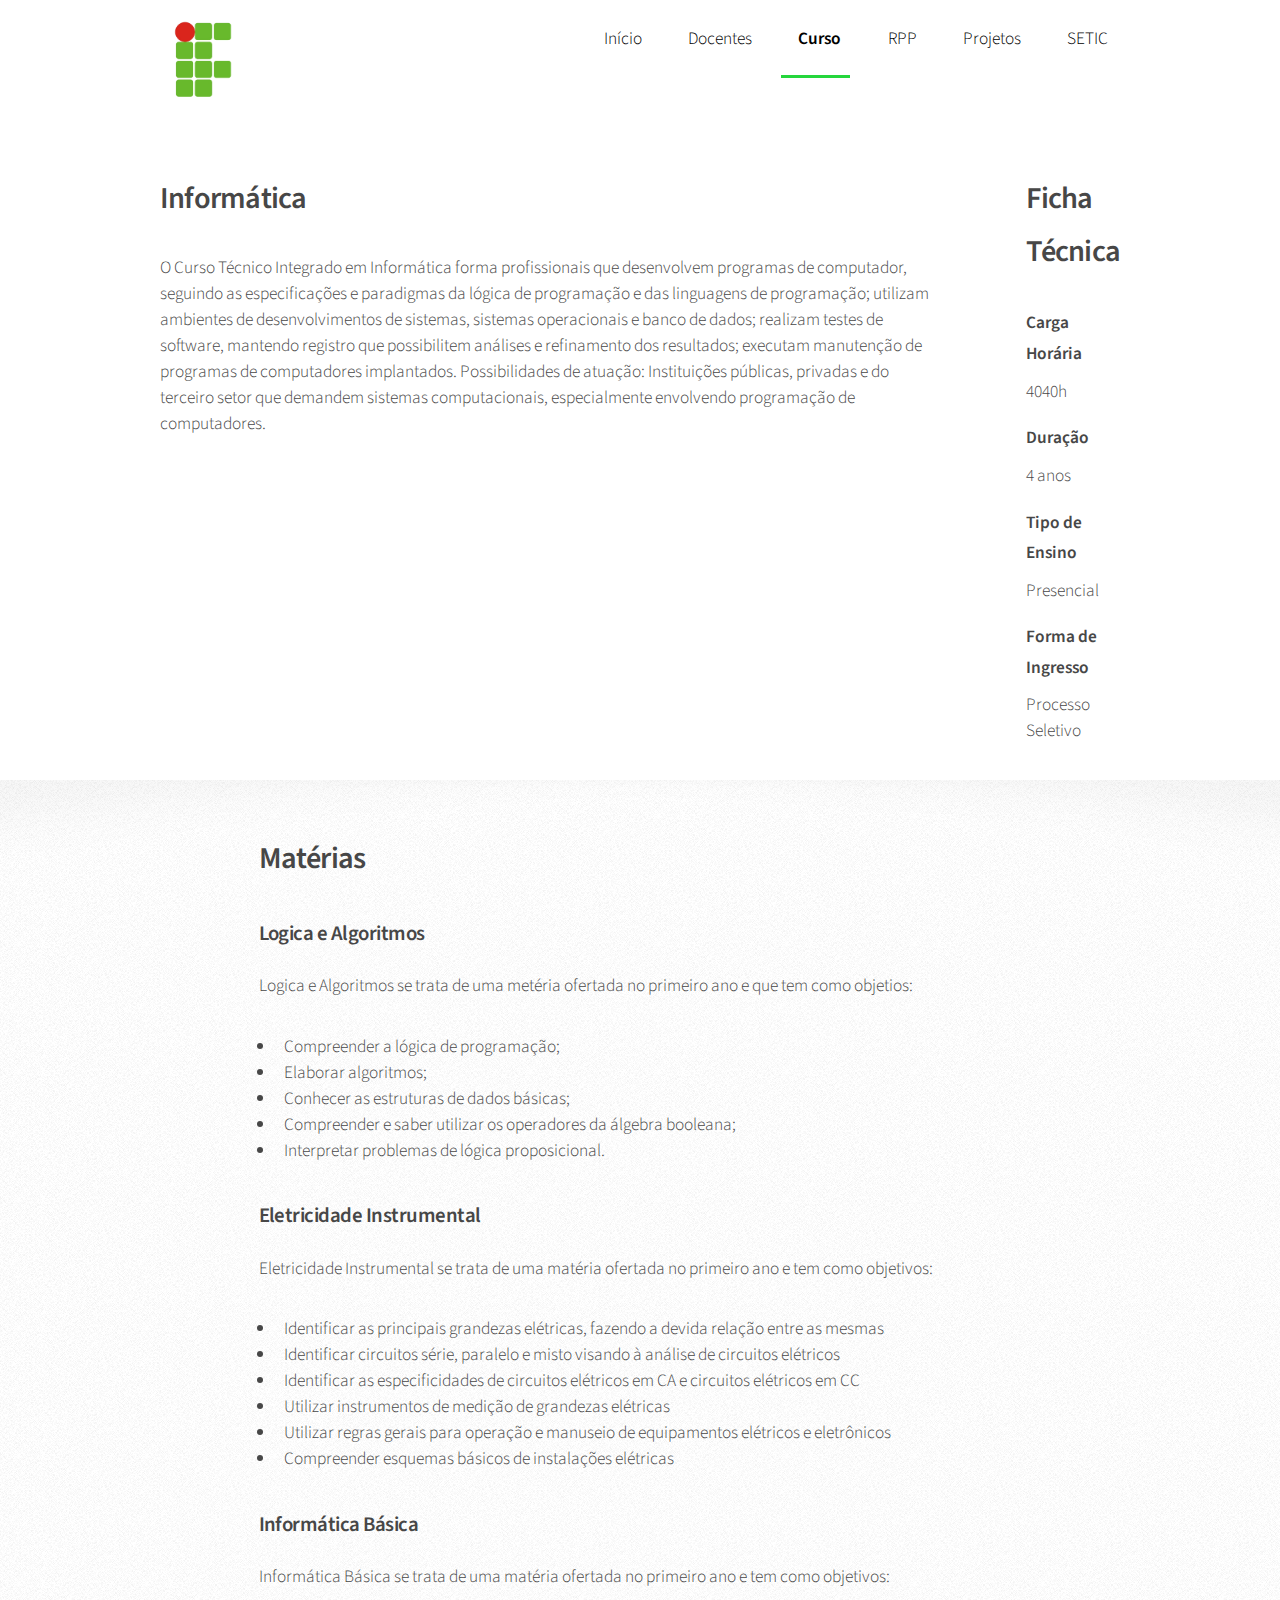
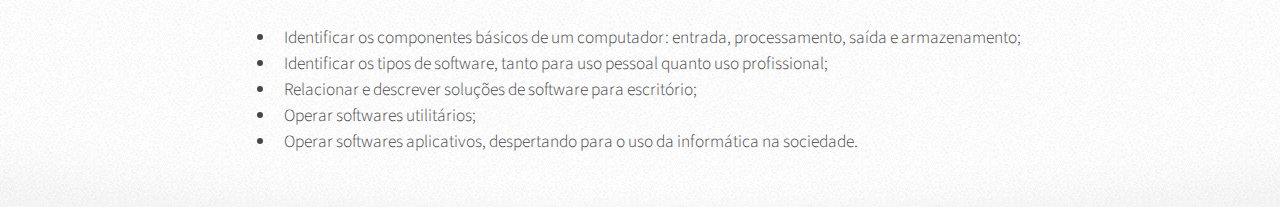
==== commit 5c4e754a: "Alterações finais" ====
--- a/site info 2/curso.html
+++ b/site info 2/curso.html
@@ -1,84 +1,144 @@
 <!DOCTYPE html>
 <html lang="pt-br">
+
 <head>
     <meta charset="UTF-8">
     <meta http-equiv="X-UA-Compatible" content="IE=edge">
     <meta name="viewport" content="width=device-width, initial-scale=1.0">
-    <link rel="stylesheet" href="assets/css/main.css"/>
+    <link rel="stylesheet" href="assets/css/main.css" />
     <link rel="shortcut icon" href="images/ifrn.png" type="image/x-icon">
     <title>Curso - IFRN Informática</title>
 </head>
 
 <body class="is-preload"> <!--BODY-->
     <div id="page-wrapper"> <!--PAGE-WRAPPER-->
-        
+
         <div id="header"><!-- Header -->
 
             <!-- Nav -->
             <nav id="nav">
                 <img src="images/ifrn.png" alt="">
-            <ul>
-                <li><a href="index.html">Início</a></li>
-                <li><a href="docentes.html">Docentes</a></li>
-                <li class="current"> <a href="curso.html">Curso</a>
+                <ul>
+                    <li><a href="index.html">Início</a></li>
+                    <li><a href="docentes.html">Docentes</a></li>
+                    <li class="current"> <a href="curso.html">Curso</a>
                         <ul>
-                        <li><a href="https://portal.ifrn.edu.br/documents/712/Tecnico_Integrado_em_Informatica_2012.pdf">PPC</a></li>
-                        <li><a href="#">Matriz</a></li>
-                        <li><a href="#">Organização Didática</a></li>
-                        
+                            <li><a
+                                    href="https://portal.ifrn.edu.br/documents/712/Tecnico_Integrado_em_Informatica_2012.pdf">PPC</a>
+                            </li>
+                            <li><a href="">Matriz</a></li>
+                            <li><a href="#">Organização Didática</a></li>
+
                         </ul>
-                        </li>
+                    </li>
 
-                <li><a href="rpp.html">RPP</a></li>
-                <li><a href="projetos.html">Projetos</a></li>
-                <li><a href="setic.html">SETIC</a></li>
-                        </ul>
+                    <li><a href="rpp.html">RPP</a></li>
+                    <li><a href="projetos.html">Projetos</a></li>
+                    <li><a href="setic.html">SETIC</a></li>
+                </ul>
             </nav>
         </div><!-- Header -->
 
         <!-- Main -->
         <section class="wrapper style1">
             <div class="container">
-                <div class="content">        
+                <div class="content">
                     <!-- Content -->
-                        <article>
-                            <header>
-                                <h2>Informática</h2>
-                                
-                            </header>
-                            <p>O Curso Técnico Integrado em Informática forma profissionais que desenvolvem programas de computador, 
-                                seguindo as especificações e paradigmas da lógica de programação e das linguagens de programação;
-                                utilizam ambientes de desenvolvimentos de sistemas, sistemas operacionais e banco de dados; 
-                                realizam testes de software, mantendo registro que possibilitem análises e refinamento dos
-                                resultados; executam manutenção de programas de computadores implantados. Possibilidades de
-                                atuação: Instituições públicas, privadas e do terceiro setor que demandem sistemas
-                                computacionais, especialmente envolvendo programação de computadores.</p>
-                            </article>
+                    <article class="artigo">
+                        <header>
+                            <h2>Informática</h2>
+
+                        </header>
+                        <p>O Curso Técnico Integrado em Informática forma profissionais que desenvolvem programas de
+                            computador,
+                            seguindo as especificações e paradigmas da lógica de programação e das linguagens de
+                            programação;
+                            utilizam ambientes de desenvolvimentos de sistemas, sistemas operacionais e banco de dados;
+                            realizam testes de software, mantendo registro que possibilitem análises e refinamento dos
+                            resultados; executam manutenção de programas de computadores implantados. Possibilidades de
+                            atuação: Instituições públicas, privadas e do terceiro setor que demandem sistemas
+                            computacionais, especialmente envolvendo programação de computadores.</p>
+                    </article>
+                </div>
+                <div class="ficha-tecnica">
+                    <h2>Ficha Técnica</h2>
+                    <div class="">
+                        <div class="box">
+                            <h4 class="semi-titulo">Carga Horária</h4>
+                            <p class="ficha-tecnica">4040h</p>
+                        </div>
+                        <div class="box">
+                            <h4 class="semi-titulo">Duração</h4>
+                            <p class="ficha-tecnica">4 anos</p>
+                        </div>
+                        <div class="box">
+                            <h4 class="semi-titulo">Tipo de Ensino</h4>
+                            <p class="ficha-tecnica">Presencial</p>
+                        </div>
+                        <div class="box">
+                            <h4 class="semi-titulo">Forma de Ingresso</h4>
+                            <p class="ficha-tecnica">Processo Seletivo</p>
+                        </div>
+                    </div>
                 </div>
             </div>
-            <div class="lateral-flex">
-                <div class="menu-flex">
-                    <aside class="menu-flex">
-                        <h2>Ficha Técnica</h2>
-                        <div class="conteudo-lateral">
-                            <div class="box">
-                                <h4 class="semi-titulo">Carga Horária</h4>
-                                <p>4040h</p>
-                            </div>
-                            <div class="box">
-                                <h4 class="semi-titulo">Duração</h4>
-                                <p>4 anos</p>
-                            </div>
-                            <div class="box">
-                                <h4 class="semi-titulo">Tipo de Ensino</h4>
-                                <p>Presencial</p>
-                            </div>
-                            <div class="box">
-                                <h4 class="semi-titulo">Forma de Ingresso</h4>
-                                <p>Processo Seletivo</p>
-                            </div>
-                        </div>
-                    </aside>
+
+        </section>
+
+
+
+
+        <section class="wrapper style2">
+            <div class="container">
+                <div class="meterias">
+
+                    <h2>Matérias</h2>
+
+                    <div class="materia">
+                        <h3>Logica e Algoritmos</h3>
+                        <p>Logica e Algoritmos se trata de uma metéria ofertada no primeiro ano e que tem como objetios:
+                        </p>
+                        <ul>
+                            <li>Compreender a lógica de programação;</li>
+                            <li>Elaborar algoritmos;</li>
+                            <li>Conhecer as estruturas de dados básicas;</li>
+                            <li>Compreender e saber utilizar os operadores da álgebra booleana;</li>
+                            <li>Interpretar problemas de lógica proposicional.</li>
+                        </ul>
+
+                    </div>
+
+                    <div class="materia">
+                        <h3>Eletricidade Instrumental</h3>
+                        <p>Eletricidade Instrumental se trata de uma matéria ofertada no primeiro ano e tem como
+                            objetivos: </p>
+                        <ul>
+                            <li>Identificar as principais grandezas elétricas, fazendo a devida relação entre as mesmas
+                            </li>
+                            <li>Identificar circuitos série, paralelo e misto visando à análise de circuitos elétricos
+                            </li>
+                            <li>Identificar as especificidades de circuitos elétricos em CA e circuitos elétricos em CC
+                            </li>
+                            <li>Utilizar instrumentos de medição de grandezas elétricas</li>
+                            <li>Utilizar regras gerais para operação e manuseio de equipamentos elétricos e eletrônicos
+                            </li>
+                            <li>Compreender esquemas básicos de instalações elétricas</li>
+                        </ul>
+                    </div>
+
+                    <div class="materia">
+                        <h3>Informática Básica</h3>
+                        <p>Informática Básica se trata de uma matéria ofertada no primeiro ano e tem como objetivos:
+                        </p>
+                        <ul>
+                            <li>Identificar os componentes básicos de um computador: entrada, processamento, saída e
+                                armazenamento;</li>
+                            <li>Identificar os tipos de software, tanto para uso pessoal quanto uso profissional;</li>
+                            <li>Relacionar e descrever soluções de software para escritório;</li>
+                            <li>Operar softwares utilitários;</li>
+                            <li>Operar softwares aplicativos, despertando para o uso da informática na sociedade.</li>
+                        </ul>
+                    </div>
                 </div>
             </div>
         </section>
@@ -86,56 +146,6 @@
 
 
 
-            <section class="wrapper style2">
-                <div class="container">
-                    <div class="meterias">
-
-                        <h2>Matérias</h2>
-
-                        <div class="materia">
-                            <h3>Logica e Algoritmos</h3>
-                            <p>Logica e Algoritmos se trata de uma metéria ofertada no primeiro ano e que tem como objetios:</p>
-                            <ul>
-                                <li>Compreender a lógica de programação;</li>
-                                <li>Elaborar algoritmos;</li>
-                                <li>Conhecer as estruturas de dados básicas;</li>
-                                <li>Compreender e saber utilizar os operadores da álgebra booleana;</li>
-                                <li>Interpretar problemas de lógica proposicional.</li>
-                            </ul>
-                        
-                        </div>
-
-                        <div class="materia">
-                            <h3>Eletricidade Instrumental</h3>
-                            <p>Eletricidade Instrumental se trata de uma matéria ofertada no primeiro ano e tem como objetivos: </p>
-                            <ul>
-                                <li>Identificar as principais grandezas elétricas, fazendo a devida relação entre as mesmas</li>
-                                <li>Identificar circuitos série, paralelo e misto visando à análise de circuitos elétricos</li>
-                                <li>Identificar as especificidades de circuitos elétricos em CA e circuitos elétricos em CC</li>
-                                <li>Utilizar instrumentos de medição de grandezas elétricas</li>
-                                <li>Utilizar regras gerais para operação e manuseio de equipamentos elétricos e eletrônicos</li>
-                                <li>Compreender esquemas básicos de instalações elétricas</li>
-                            </ul>                        
-                        </div>
-
-                        <div class="materia">
-                            <h3>Informática Básica</h3>
-                            <p>Informática Básica se trata de uma matéria ofertada no primeiro ano e tem como objetivos: </p>
-                            <ul>
-                                <li>Identificar os componentes básicos de um computador: entrada, processamento, saída e armazenamento;</li>
-                                <li>Identificar os tipos de software, tanto para uso pessoal quanto uso profissional;</li>
-                                <li>Relacionar e descrever soluções de software para escritório;</li>
-                                <li>Operar softwares utilitários;</li>
-                                <li>Operar softwares aplicativos, despertando para o uso da informática na sociedade.</li>
-                            </ul>                    
-                        </div>
-                    </div>
-                </div>
-            </section>
-
-
-
-            
     </div><!--PAGE-WRAPPER-->
 
     <!-- Scripts -->
@@ -147,4 +157,5 @@
     <script src="assets/js/main.js"></script>
     <!-- Scripts -->
 </body><!--BODY-->
+
 </html>--- a/site info 2/assets/css/main.css
+++ b/site info 2/assets/css/main.css
@@ -72,6 +72,11 @@
 	appearance: none;
 }
 
+.artigo{
+	display: flex;
+	flex-direction: column;
+	justify-content: center;
+}
 /* Basic */
 
 	html {
@@ -189,6 +194,16 @@
 		margin: 0 auto;
 		max-width: 100%;
 		width: 1400px;
+		gap: 10%;
+		justify-content: center;
+	}
+	.container .ficha-tecnica{
+		display: flex;
+		flex-direction: column;
+		
+	}
+	p.ficha-tecnica{
+		margin-bottom: 20%;
 	}
 
 		@media screen and (max-width: 1680px) {
@@ -235,8 +250,17 @@
 
 			.container {
 				width: 100%;
-			}
-
+				flex-direction: column;
+				
+			}
+
+			p.ficha-tecnica{
+				margin-bottom: 10px;
+			}
+
+			h4.semi-titulo{
+				margin-bottom: 1%;
+			}
 		}
 
 /* Row */
@@ -1953,6 +1977,10 @@
 		}
 
 /* Section/Article */
+
+.semi-titulo{
+	margin-bottom: 10%;
+}
 
 	section.special, article.special {
 		text-align: center;
@@ -2742,7 +2770,7 @@
 		}
 
 		.wrapper.style3 {
-			background-color: hsl(198, 50%, 71%);
+			background-color: #68b92c;
 			background-image: -moz-linear-gradient(top, rgba(0,0,0,0), rgba(0,0,0,0.15)), url("images/bg01.png");
 			background-image: -webkit-linear-gradient(top, rgba(0,0,0,0), rgba(0,0,0,0.15)), url("images/bg01.png");
 			background-image: -ms-linear-gradient(top, rgba(0,0,0,0), rgba(0,0,0,0.15)), url("images/bg01.png");
@@ -3376,12 +3404,13 @@
 }
 
 .tituloinfonumeros {
-	padding-top: 50px;
-	padding-bottom: 50px;
+	padding-top: 90px;
+	padding-bottom: 40px;
 }
 
 .containerinfonumeros h2 {
 	margin: 0px;
+	
 }
 
 #nav img {
@@ -3394,6 +3423,8 @@
 	display: flex;
 	flex-direction: row;
 	justify-content: space-around;
+	padding-top: 100px;
+	padding-bottom: 70px;
 }
 
 .numero {
@@ -3401,6 +3432,8 @@
 	min-height: 200px;
 	padding: 0px;
 }
+
+
 
 /*sla*/
 
@@ -3492,6 +3525,18 @@
 
  /* CURSO STYLE */
 
+ .materias {
+	display: flex;
+	flex-direction: column;
+ }
+
+/* .container.curso {
+	text-align: center;
+} */
+
+
+
+
  /* .curso-ficha {
 	display: flex;
 	flex-direction: column;
@@ -3506,3 +3551,40 @@
  h2 {
 	text-align: center;
  } */
+
+
+ footer {
+	
+		background-color: #68b92c;
+		padding: 20px;
+		color: #333;
+	  }
+	  
+	  .container {
+		max-width: 960px;
+		margin: 0 auto;
+		display: flex;
+		justify-content: center;
+	  }
+	  
+	  .footer-left h3 {
+		margin-top: 0;
+	  }
+	  
+	  .footer-left p {
+		margin-bottom: 10px;
+	  }
+	  
+	  .footer-right p {
+		margin-bottom: 10px;
+	  }
+	  
+	  .social-media a {
+		margin-right: 10px;
+		color: #333;
+	  }
+	  
+	  .social-media a:hover {
+		color: #555;
+	  }
+ 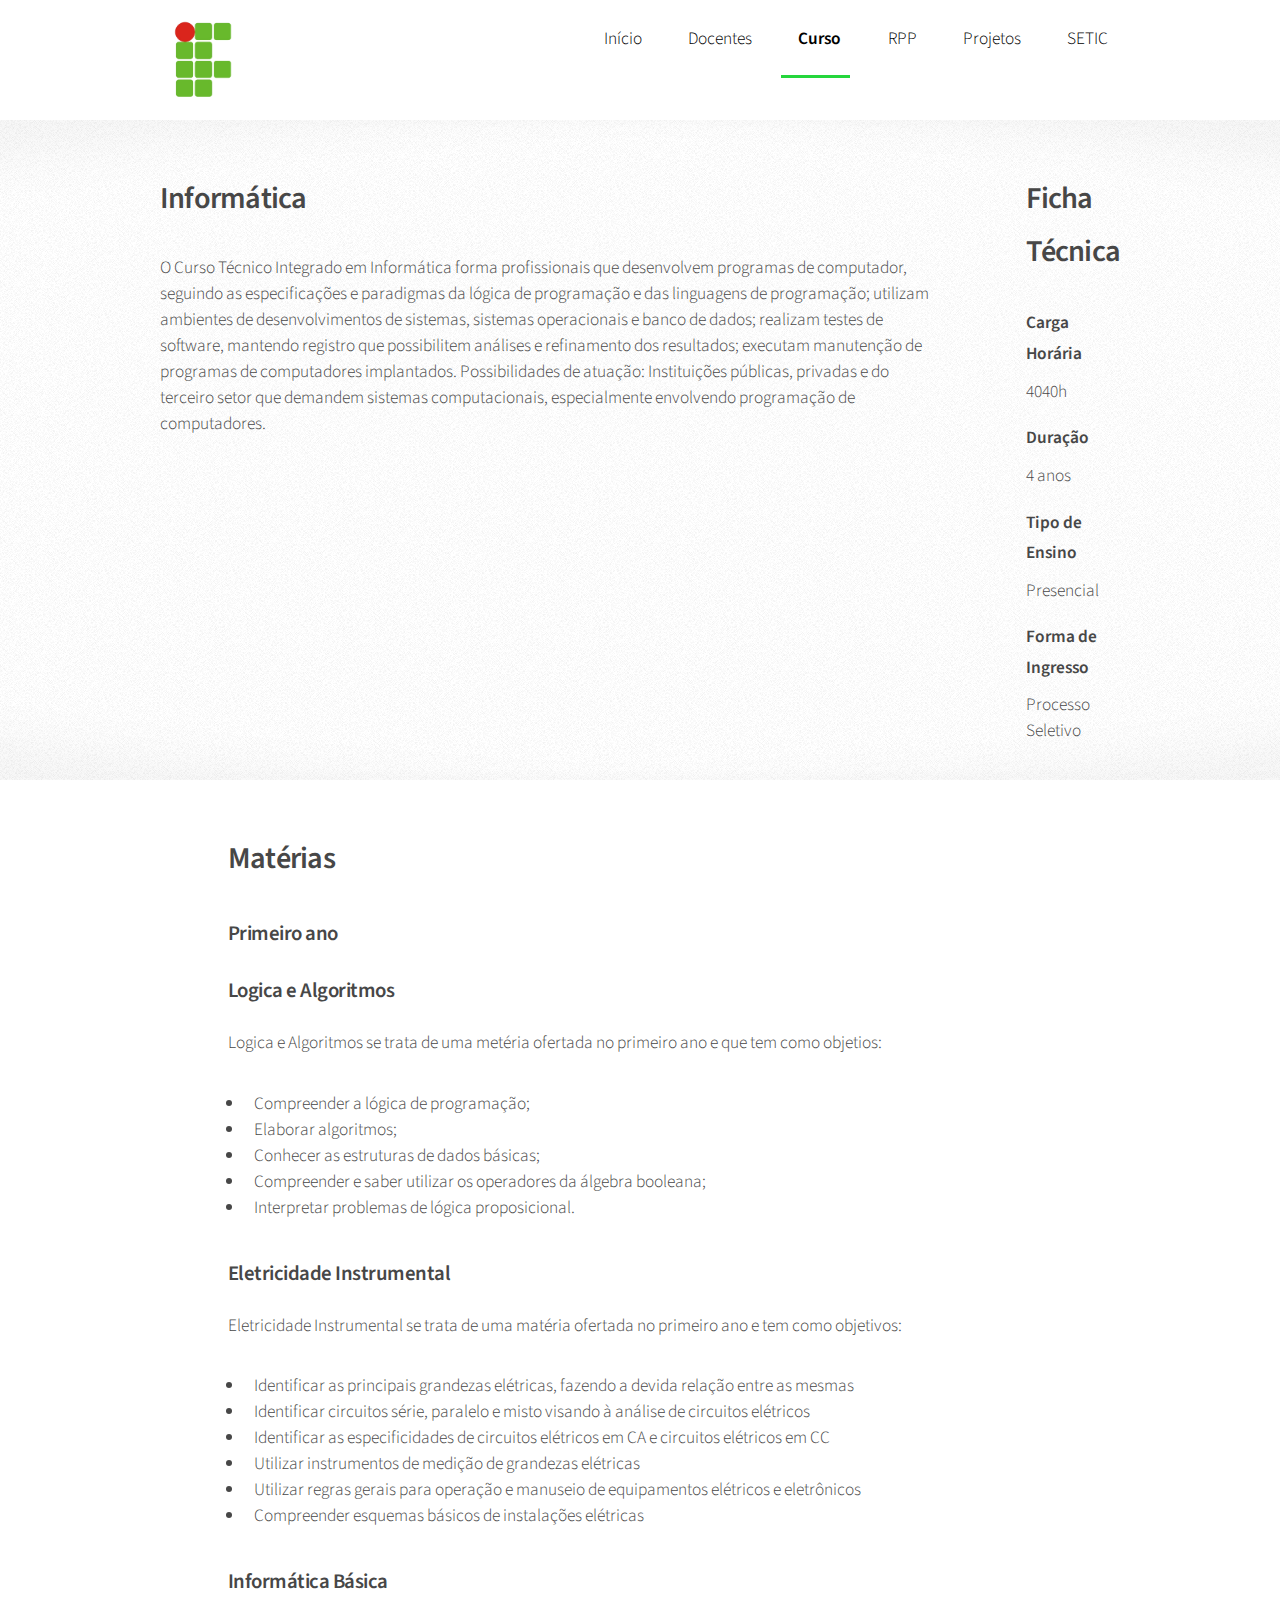
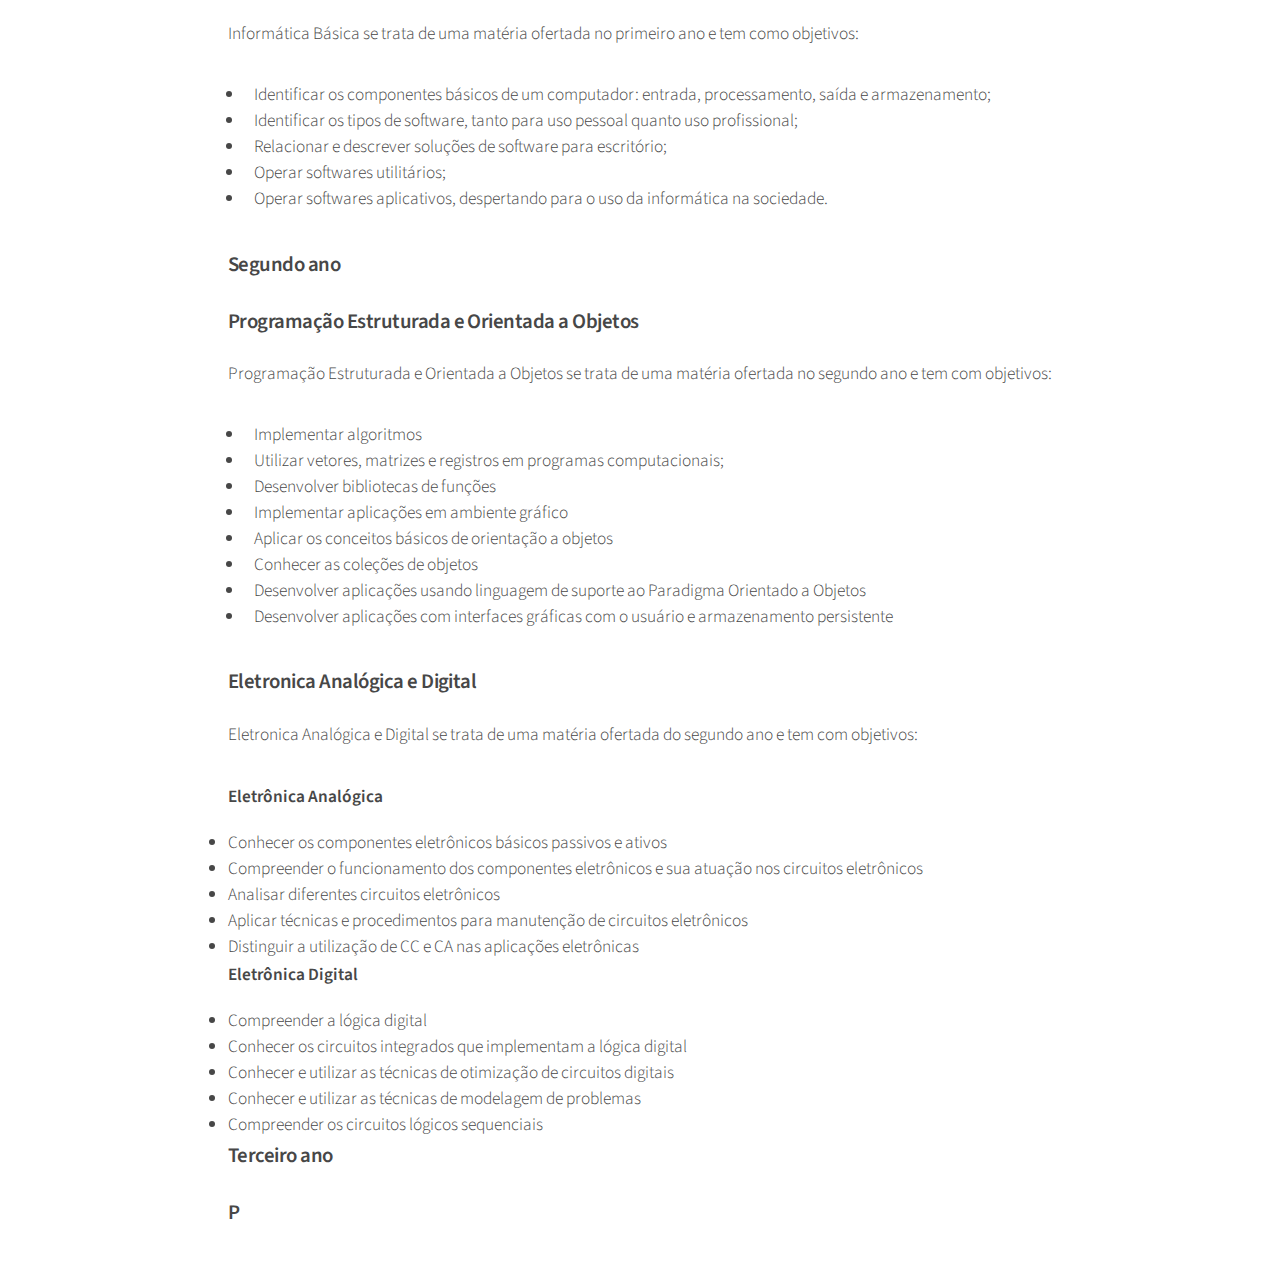
==== commit a2808be7: "Finalizando" ====
--- a/site info 2/curso.html
+++ b/site info 2/curso.html
@@ -1,6 +1,5 @@
 <!DOCTYPE html>
 <html lang="pt-br">
-
 <head>
     <meta charset="UTF-8">
     <meta http-equiv="X-UA-Compatible" content="IE=edge">
@@ -21,17 +20,14 @@
                 <ul>
                     <li><a href="index.html">Início</a></li>
                     <li><a href="docentes.html">Docentes</a></li>
-                    <li class="current"> <a href="curso.html">Curso</a>
-                        <ul>
-                            <li><a
-                                    href="https://portal.ifrn.edu.br/documents/712/Tecnico_Integrado_em_Informatica_2012.pdf">PPC</a>
-                            </li>
-                            <li><a href="">Matriz</a></li>
-                            <li><a href="#">Organização Didática</a></li>
-
+                    <li class="current">
+                        <a href="curso.html">Curso</a>
+                        <ul>
+                            <li><a href="https://portal.ifrn.edu.br/documents/712/Tecnico_Integrado_em_Informatica_2012.pdf" target="_blank">PPC</a></li>
+                            <li><a href="documentos/matriz-curricular.pdf" target="_blank">Matriz</a></li>
+                            <li><a href="documentos/organizacao-didatica.pdf" target="_blank">Organização Didática</a></li>	
                         </ul>
                     </li>
-
                     <li><a href="rpp.html">RPP</a></li>
                     <li><a href="projetos.html">Projetos</a></li>
                     <li><a href="setic.html">SETIC</a></li>
@@ -40,7 +36,7 @@
         </div><!-- Header -->
 
         <!-- Main -->
-        <section class="wrapper style1">
+        <section class="wrapper style2">
             <div class="container">
                 <div class="content">
                     <!-- Content -->
@@ -88,11 +84,12 @@
 
 
 
-        <section class="wrapper style2">
+        <section class="wrapper style1">
             <div class="container">
                 <div class="meterias">
 
                     <h2>Matérias</h2>
+                    <h3>Primeiro ano</h3>
 
                     <div class="materia">
                         <h3>Logica e Algoritmos</h3>
@@ -139,6 +136,65 @@
                             <li>Operar softwares aplicativos, despertando para o uso da informática na sociedade.</li>
                         </ul>
                     </div>
+
+                    <h3>Segundo ano</h3>
+
+                    <div class="materia">
+                        <h3>Programação Estruturada e Orientada a Objetos</h3>
+                        <p>Programação Estruturada e Orientada a Objetos se trata de uma matéria ofertada no segundo ano e tem com objetivos:</p>
+
+                        <ul>
+                            <li>Implementar algoritmos</li>
+                            <li>Utilizar vetores, matrizes e registros em programas computacionais;</li>
+                            <li>Desenvolver bibliotecas de funções</li>
+                            <li>Implementar aplicações em ambiente gráfico</li>
+                            <li>Aplicar os conceitos básicos de orientação a objetos</li>
+                            <li>Conhecer as coleções de objetos</li>
+                            <li>Desenvolver aplicações usando linguagem de suporte ao Paradigma Orientado a Objetos</li>
+                            <li>Desenvolver aplicações com interfaces gráficas com o usuário e armazenamento persistente</li>
+                        </ul>
+                    </div>
+                    
+                    <div class="materia">
+                        <h3>Eletronica Analógica e Digital</h3>
+                        <p>Eletronica Analógica e Digital se trata de uma matéria ofertada do segundo ano e tem com objetivos:</p>
+
+                        <h4>Eletrônica Analógica</h4>
+                        <li>Conhecer os componentes eletrônicos básicos passivos e ativos</li>
+                        <li>Compreender o funcionamento dos componentes eletrônicos e sua atuação nos circuitos eletrônicos</li>
+                        <li>Analisar diferentes circuitos eletrônicos</li>
+                        <li>Aplicar técnicas e procedimentos para manutenção de circuitos eletrônicos</li>
+                        <li>Distinguir a utilização de CC e CA nas aplicações eletrônicas</li>
+
+                        <h4>Eletrônica Digital</h4>
+                        <li>Compreender a lógica digital</li>
+                        <li>Conhecer os circuitos integrados que implementam a lógica digital</li>
+                        <li>Conhecer e utilizar as técnicas de otimização de circuitos digitais</li>
+                        <li>Conhecer e utilizar as técnicas de modelagem de problemas</li>
+                        <li>Compreender os circuitos lógicos sequenciais</li>
+                    </div>
+
+                    <h3>Terceiro ano</h3>
+
+                    <div class="materia">
+                        <h3>P</h3>
+                        <p></p>
+
+
+                    </div>
+
+                    <div class="materia">
+                        <h3></h3>
+                        <p></p>
+                    </div>
+
+
+
+
+
+
+
+
                 </div>
             </div>
         </section>
--- a/site info 2/assets/css/main.css
+++ b/site info 2/assets/css/main.css
@@ -3433,9 +3433,15 @@
 	padding: 0px;
 }
 
-
-
-/*sla*/
+.box.highlight.box-turmas {
+	padding: 0px;
+	text-align: center;
+}
+
+.col-6.col-12-narrower.ifnumeros {
+
+	padding: 0px;
+}
 
 /* INDEX STYLE IMG */
 
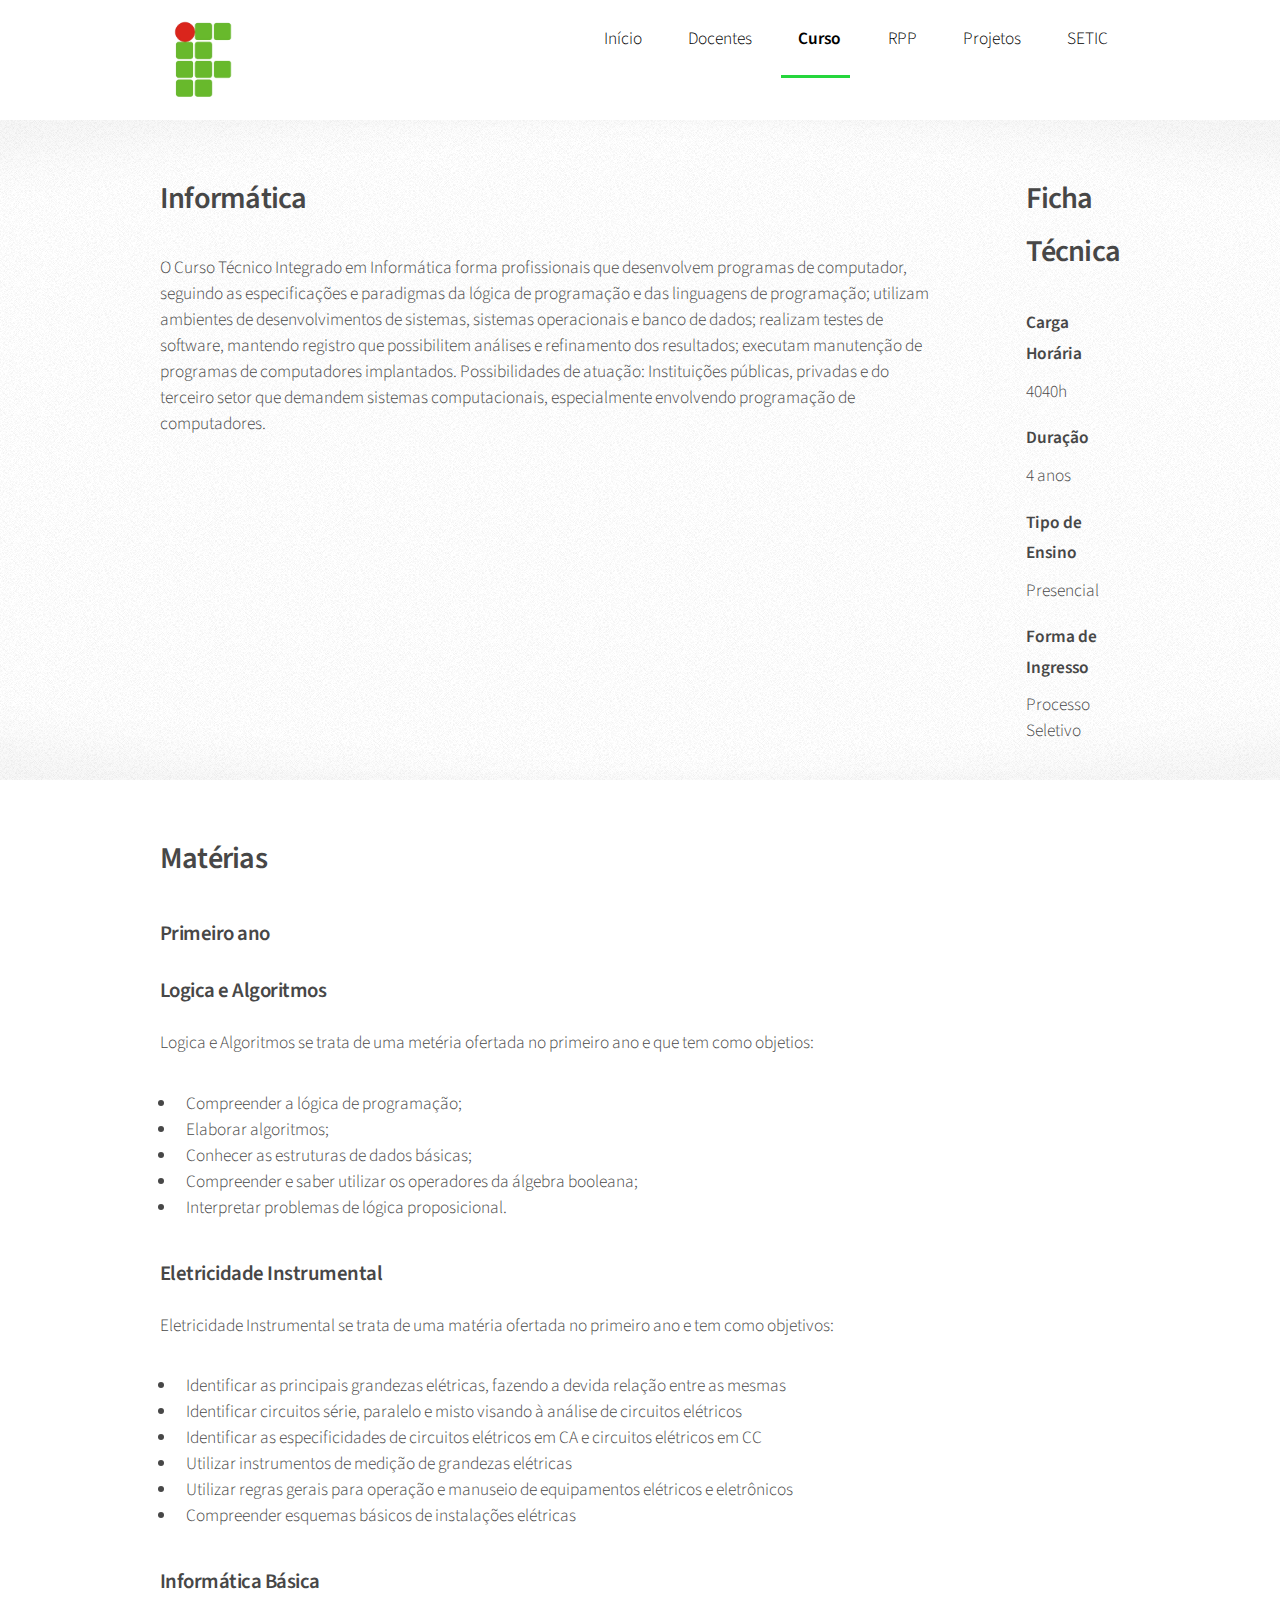
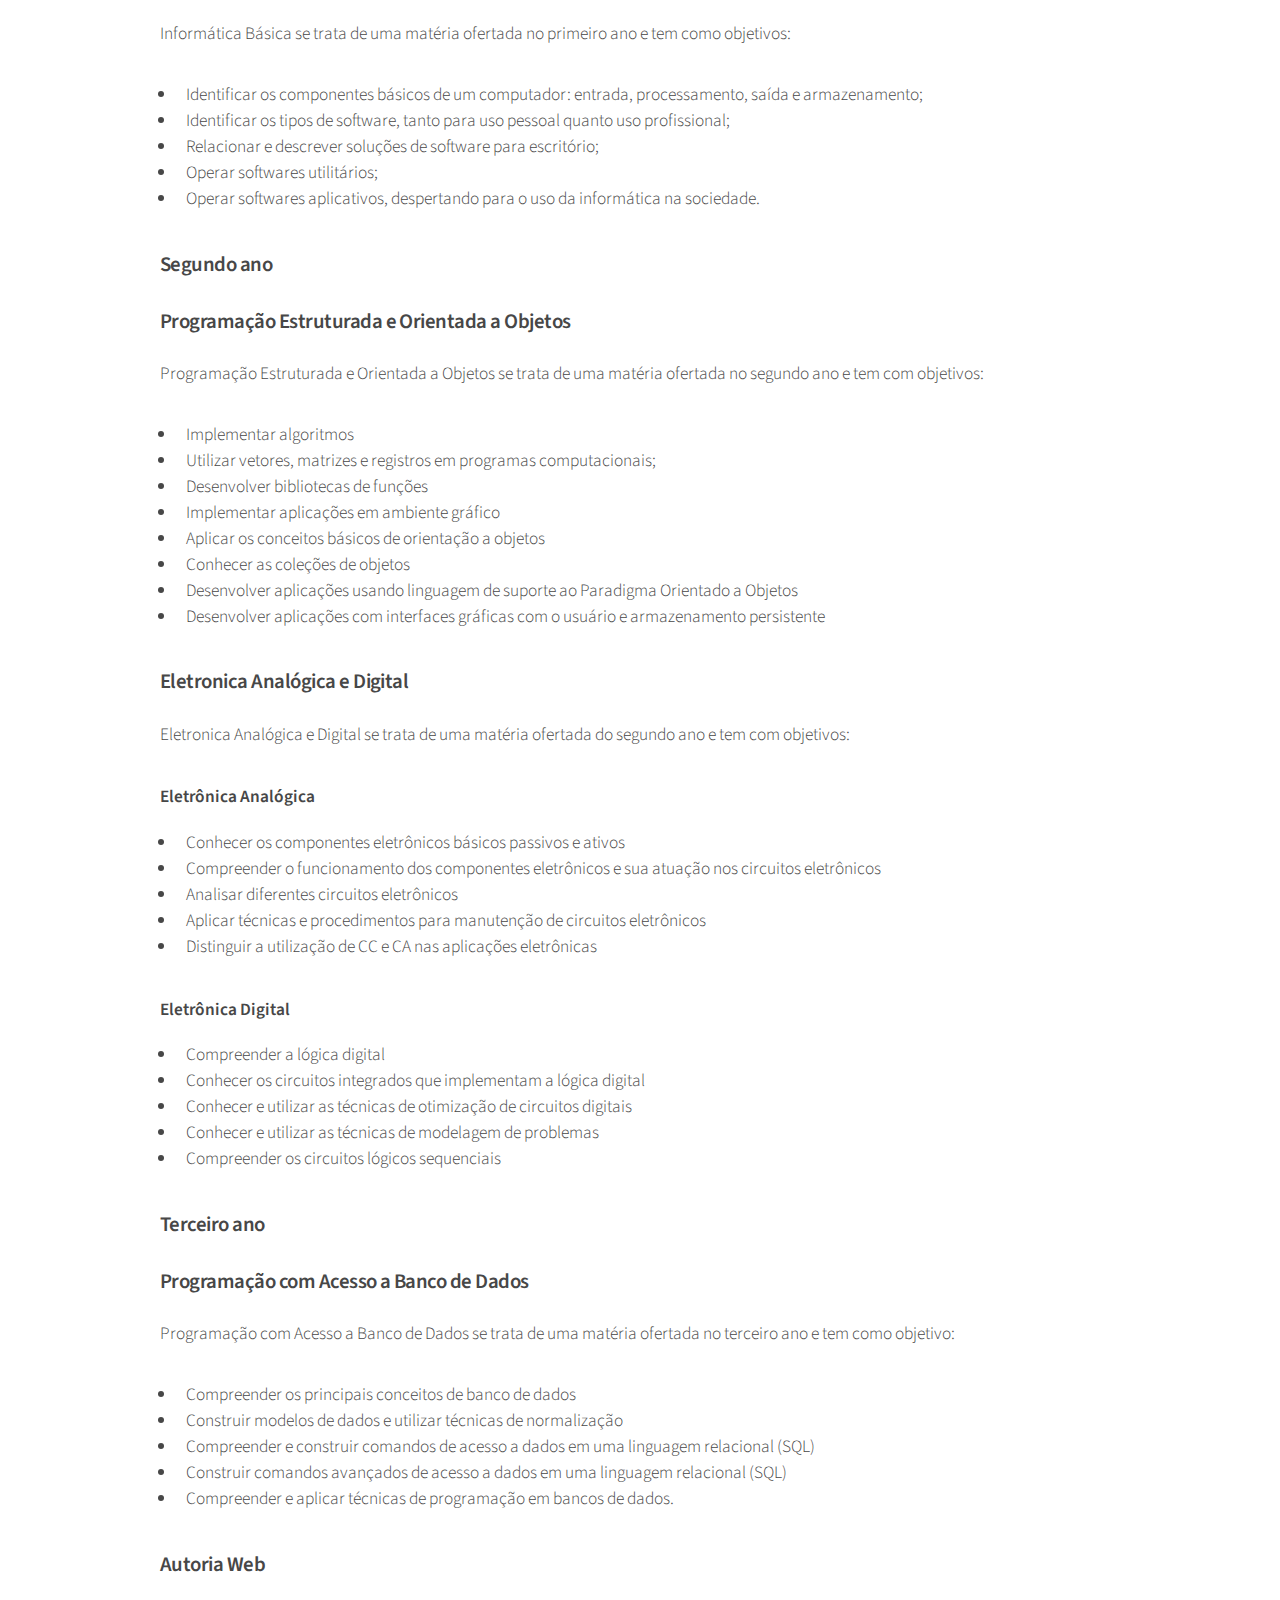
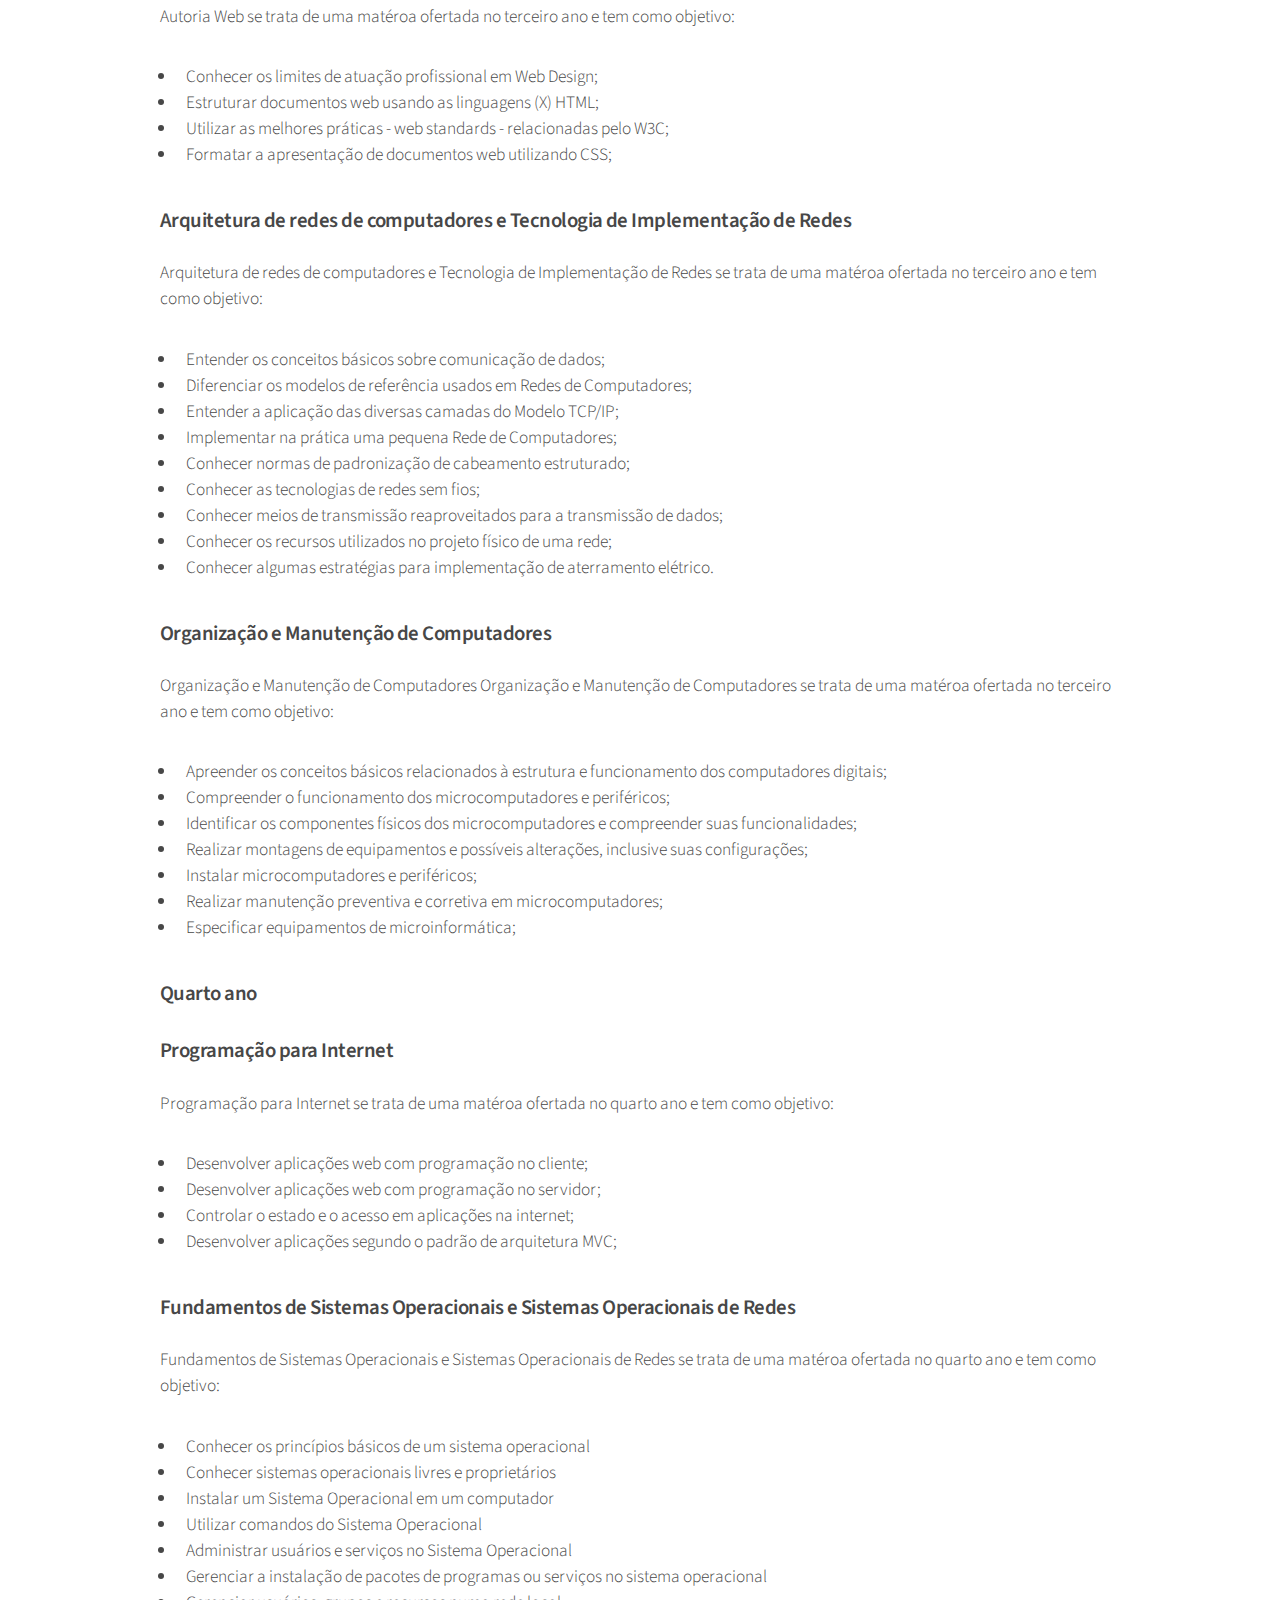
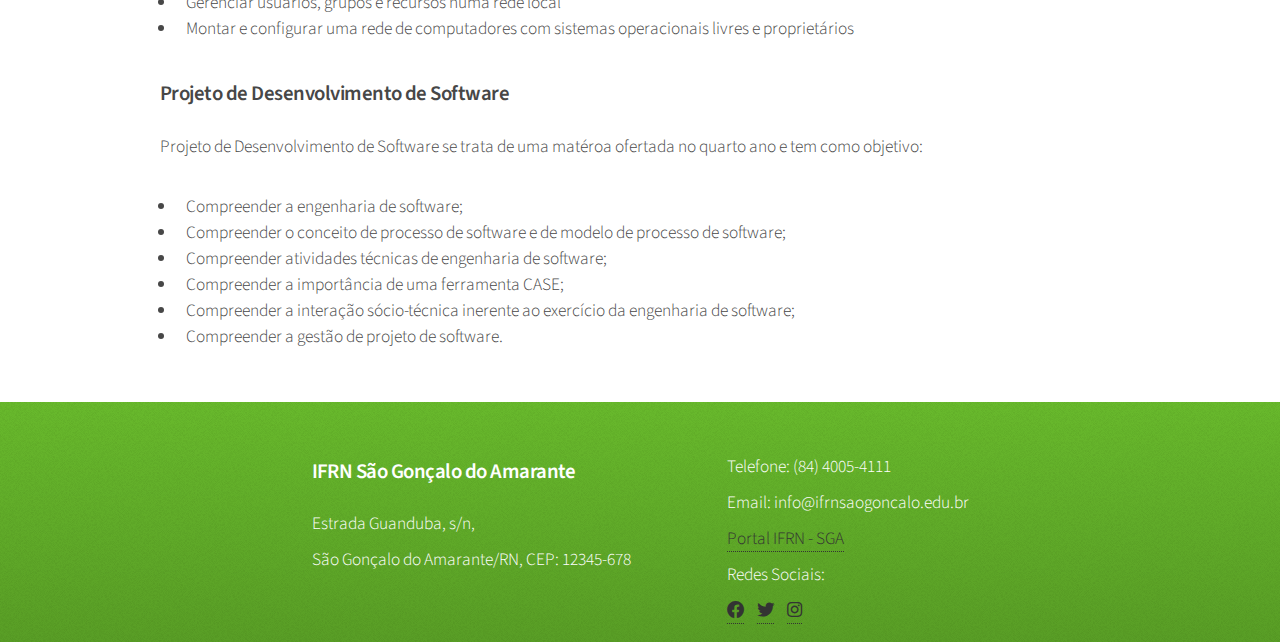
==== commit 9af0f677: "Finalizando" ====
--- a/site info 2/curso.html
+++ b/site info 2/curso.html
@@ -160,47 +160,150 @@
                         <p>Eletronica Analógica e Digital se trata de uma matéria ofertada do segundo ano e tem com objetivos:</p>
 
                         <h4>Eletrônica Analógica</h4>
-                        <li>Conhecer os componentes eletrônicos básicos passivos e ativos</li>
-                        <li>Compreender o funcionamento dos componentes eletrônicos e sua atuação nos circuitos eletrônicos</li>
-                        <li>Analisar diferentes circuitos eletrônicos</li>
-                        <li>Aplicar técnicas e procedimentos para manutenção de circuitos eletrônicos</li>
-                        <li>Distinguir a utilização de CC e CA nas aplicações eletrônicas</li>
+                        <ul>
+                            <li>Conhecer os componentes eletrônicos básicos passivos e ativos</li>
+                            <li>Compreender o funcionamento dos componentes eletrônicos e sua atuação nos circuitos eletrônicos</li>
+                            <li>Analisar diferentes circuitos eletrônicos</li>
+                            <li>Aplicar técnicas e procedimentos para manutenção de circuitos eletrônicos</li>
+                            <li>Distinguir a utilização de CC e CA nas aplicações eletrônicas</li>
+                        </ul>
 
                         <h4>Eletrônica Digital</h4>
-                        <li>Compreender a lógica digital</li>
-                        <li>Conhecer os circuitos integrados que implementam a lógica digital</li>
-                        <li>Conhecer e utilizar as técnicas de otimização de circuitos digitais</li>
-                        <li>Conhecer e utilizar as técnicas de modelagem de problemas</li>
-                        <li>Compreender os circuitos lógicos sequenciais</li>
+                        <ul>
+                            <li>Compreender a lógica digital</li>
+                            <li>Conhecer os circuitos integrados que implementam a lógica digital</li>
+                            <li>Conhecer e utilizar as técnicas de otimização de circuitos digitais</li>
+                            <li>Conhecer e utilizar as técnicas de modelagem de problemas</li>
+                            <li>Compreender os circuitos lógicos sequenciais</li>
+                        </ul>
                     </div>
 
                     <h3>Terceiro ano</h3>
 
                     <div class="materia">
-                        <h3>P</h3>
-                        <p></p>
-
-
-                    </div>
-
-                    <div class="materia">
-                        <h3></h3>
-                        <p></p>
-                    </div>
-
-
-
-
-
-
-
-
+                        <h3>Programação com Acesso a Banco de Dados</h3>
+                        <p>Programação com Acesso a Banco de Dados se trata de uma matéria ofertada no terceiro ano e tem como objetivo:</p>
+                        <ul>
+                            <li>Compreender os principais conceitos de banco de dados</li>
+                            <li>Construir modelos de dados e utilizar técnicas de normalização</li>
+                            <li>Compreender e construir comandos de acesso a dados em uma linguagem relacional (SQL)</li>
+                            <li>Construir comandos avançados de acesso a dados em uma linguagem relacional (SQL)</li>
+                            <li>Compreender e aplicar técnicas de programação em bancos de dados.</li>
+                        </ul>
+                    </div>
+
+                    <div class="materia">
+                        <h3>Autoria Web</h3>
+                        <p>Autoria Web se trata de uma matéroa ofertada no terceiro ano e tem como objetivo:</p>
+                        <ul>
+                            <li>Conhecer os limites de atuação profissional em Web Design;</li>
+                            <li>Estruturar documentos web usando as linguagens (X) HTML;</li>
+                            <li>Utilizar as melhores práticas - web standards - relacionadas pelo W3C;</li>
+                            <li>Formatar a apresentação de documentos web utilizando CSS;</li>
+                        </ul>
+                    </div>
+
+                    <div class="materia">
+                        <h3>Arquitetura de redes de computadores e Tecnologia de Implementação de Redes</h3>
+                        <p>Arquitetura de redes de computadores e Tecnologia de Implementação de Redes se trata 
+                        de uma matéroa ofertada no terceiro ano e tem como objetivo:</p>
+
+                        <ul>
+                            <li>Entender os conceitos básicos sobre comunicação de dados;</li>
+                            <li>Diferenciar os modelos de referência usados em Redes de Computadores;</li>
+                            <li>Entender a aplicação das diversas camadas do Modelo TCP/IP;</li>
+                            <li>Implementar na prática uma pequena Rede de Computadores;</li>
+                            <li>Conhecer normas de padronização de cabeamento estruturado;</li>
+                            <li>Conhecer as tecnologias de redes sem fios;</li>
+                            <li>Conhecer meios de transmissão reaproveitados para a transmissão de dados;</li>
+                            <li>Conhecer os recursos utilizados no projeto físico de uma rede;</li>
+                            <li>Conhecer algumas estratégias para implementação de aterramento elétrico.</li>
+                        </ul>
+                    </div>
+
+                    <div class="materia">
+                        <h3>Organização e Manutenção de Computadores</h3>
+                        <p>Organização e Manutenção de Computadores Organização e Manutenção de Computadores se
+                        trata de uma matéroa ofertada no terceiro ano e tem como objetivo:</p>
+
+                        <ul>
+                            <li>Apreender os conceitos básicos relacionados à estrutura e funcionamento dos computadores digitais;</li>
+                            <li>Compreender o funcionamento dos microcomputadores e periféricos;</li>
+                            <li>Identificar os componentes físicos dos microcomputadores e compreender suas funcionalidades;</li>
+                            <li>Realizar montagens de equipamentos e possíveis alterações, inclusive suas configurações;</li>
+                            <li>Instalar microcomputadores e periféricos;</li>
+                            <li>Realizar manutenção preventiva e corretiva em microcomputadores;</li>
+                            <li>Especificar equipamentos de microinformática;</li>
+                        </ul>
+                    </div>
+
+                    <h3>Quarto ano</h3>
+
+                    <div class="materia">
+                        <h3>Programação para Internet</h3>
+                        <p>Programação para Internet se trata de uma matéroa ofertada no quarto ano e tem como objetivo:</p>
+
+                        <ul>
+                            <li>Desenvolver aplicações web com programação no cliente;</li>
+                            <li>Desenvolver aplicações web com programação no servidor;</li>
+                            <li>Controlar o estado e o acesso em aplicações na internet;</li>
+                            <li>Desenvolver aplicações segundo o padrão de arquitetura MVC;</li>
+                        </ul>
+                    </div>
+
+                    <div class="materia">
+                        <h3>Fundamentos de Sistemas Operacionais e Sistemas Operacionais de Redes</h3>
+                        <p>Fundamentos de Sistemas Operacionais e Sistemas Operacionais de Redes se trata de uma matéroa ofertada no quarto ano e tem como objetivo:</p>
+                        
+                        <ul>
+                            <li>Conhecer os princípios básicos de um sistema operacional</li>
+                            <li>Conhecer sistemas operacionais livres e proprietários</li>
+                            <li>Instalar um Sistema Operacional em um computador</li>
+                            <li>Utilizar comandos do Sistema Operacional</li>
+                            <li>Administrar usuários e serviços no Sistema Operacional</li>
+                            <li>Gerenciar a instalação de pacotes de programas ou serviços no sistema operacional</li>
+                            <li>Gerenciar usuários, grupos e recursos numa rede local</li>                  
+                            <li>Montar e configurar uma rede de computadores com sistemas operacionais livres e proprietários</li>
+                        </ul>
+                    </div>
+                    
+                    <div class="materia">
+                        <h3>Projeto de Desenvolvimento de Software</h3>
+                        <p>Projeto de Desenvolvimento de Software se trata de uma matéroa ofertada no quarto ano e tem como objetivo:</p>
+
+                        <ul>
+                            <li>Compreender a engenharia de software;</li>
+                            <li>Compreender o conceito de processo de software e de modelo de processo de software;</li>
+                            <li>Compreender atividades técnicas de engenharia de software;</li>
+                            <li>Compreender a importância de uma ferramenta CASE;</li>
+                            <li>Compreender a interação sócio-técnica inerente ao exercício da engenharia de software;</li>
+                            <li>Compreender a gestão de projeto de software.</li>
+                        </ul>
+                    </div>
                 </div>
             </div>
         </section>
 
-
-
+        <footer class="wrapper style3 footer"> <!--FOOTER-->
+			<div class="container">
+			  <div class="footer-left">
+				<h3>IFRN São Gonçalo do Amarante</h3>
+				<p>Estrada Guanduba, s/n,</p>
+				<p>São Gonçalo do Amarante/RN, CEP: 12345-678</p>
+			  </div>
+			  <div class="footer-right">
+				<p>Telefone: (84) 4005-4111</p>
+				<p>Email: info@ifrnsaogoncalo.edu.br</p>
+				<p class="social-media"><a href="https://portal.ifrn.edu.br/campus/saogoncalo/">Portal IFRN - SGA</a></p>
+				<p>Redes Sociais:</p>
+				<div class="social-media">
+				  <a href="#"><i class="fab fa-facebook"></i></a>
+				  <a href="#"><i class="fab fa-twitter"></i></a>
+				  <a href="#"><i class="fab fa-instagram"></i></a>
+				</div>
+			  </div>
+			</div>
+		  </footer><!--FOOTER-->
 
     </div><!--PAGE-WRAPPER-->
 
--- a/site info 2/assets/css/main.css
+++ b/site info 2/assets/css/main.css
@@ -3481,6 +3481,53 @@
 .seticassunto ul{
 	list-style: none;
 }
+
+.container.seticanos {
+	display: flex;
+	flex-direction: column;
+}
+
+.imagem img {
+	width: 500px;
+	height: 350px;
+	padding: 20px;
+
+	border-radius: 20%;
+}
+
+.imagens {
+	display: flex;
+	justify-content: center;
+	flex-wrap: wrap;
+}
+
+.wrapper.style2.setic {
+	padding-bottom: 0px;
+}
+
+.wrapper.style1.seticoisas {
+	padding-top: 20px;
+}
+
+.wrapper.style1.imgsetic {
+	padding: 0px;
+	text-align: center;
+}
+
+@media screen and (max-width: 550px) {
+
+.imagem img {
+	width: 350px;
+	height: 250px; 
+
+
+}
+}
+
+
+
+
+
 /* SETIC STYLE */
 
 /* PROJETOS STYLE*/
@@ -3558,6 +3605,7 @@
 	text-align: center;
  } */
 
+ /*STYLE FOOTER */
 
  footer {
 	
@@ -3593,4 +3641,25 @@
 	  .social-media a:hover {
 		color: #555;
 	  }
- +
+.wrapper.style3.footer {
+	margin-bottom: 0px;
+}
+
+	  /* html, body, div, span, applet, object,
+	  iframe, h1, h2, h3, h4, h5, h6, p, blockquote,
+	  pre, a, abbr, acronym, address, big, cite,
+	  code, del, dfn, em, img, ins, kbd, q, s, samp,
+	  small, strike, strong, sub, sup, tt, var, b,
+	  u, i, center, dl, dt, dd, ol, ul, li, fieldset,
+	  form, label, legend, table, caption, tbody,
+	  tfoot, thead, tr, th, td, article, aside,
+	  canvas, details, embed, figure, figcaption,
+	  footer, header, hgroup, menu, nav, output, ruby,
+	  section, summary, time, mark, audio, video {
+		font-family: 'Inter',sans-serif;
+		font-size: 1.1rem;
+	  }
+ 
+
+	     */